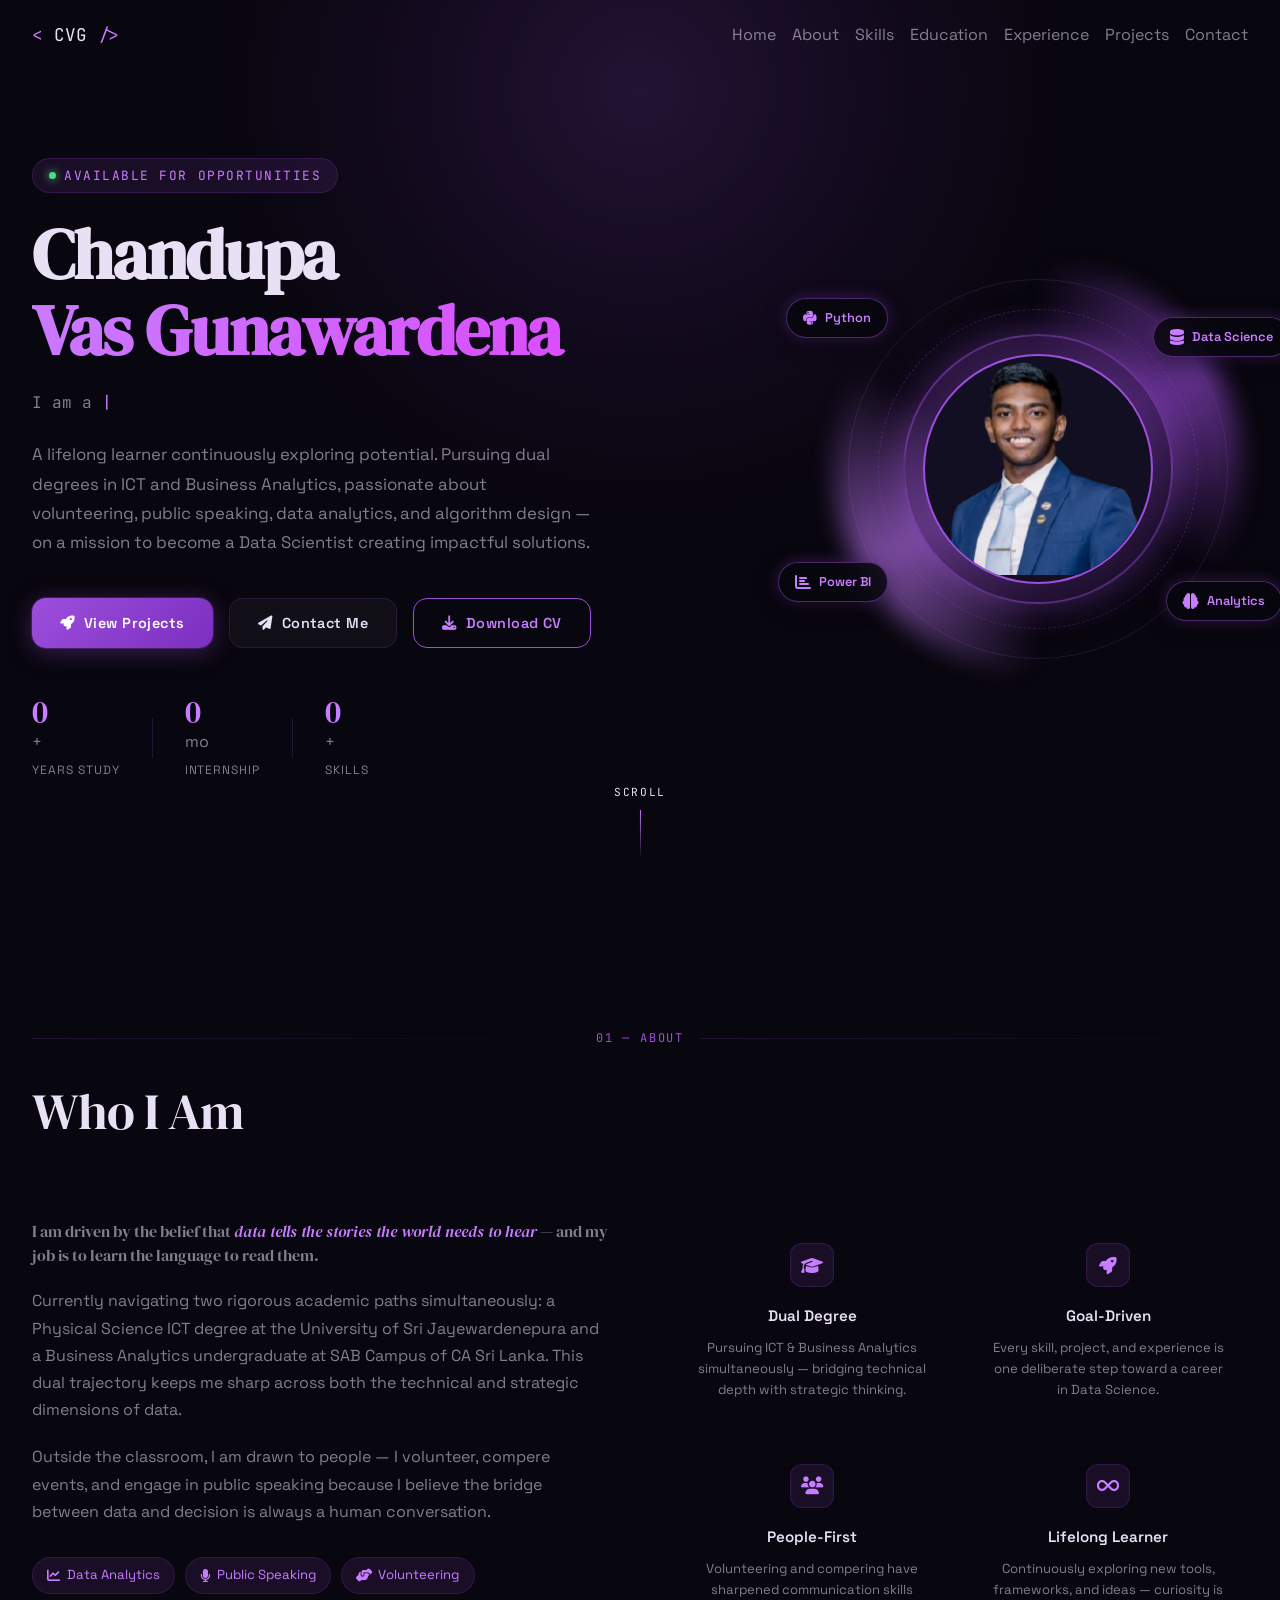
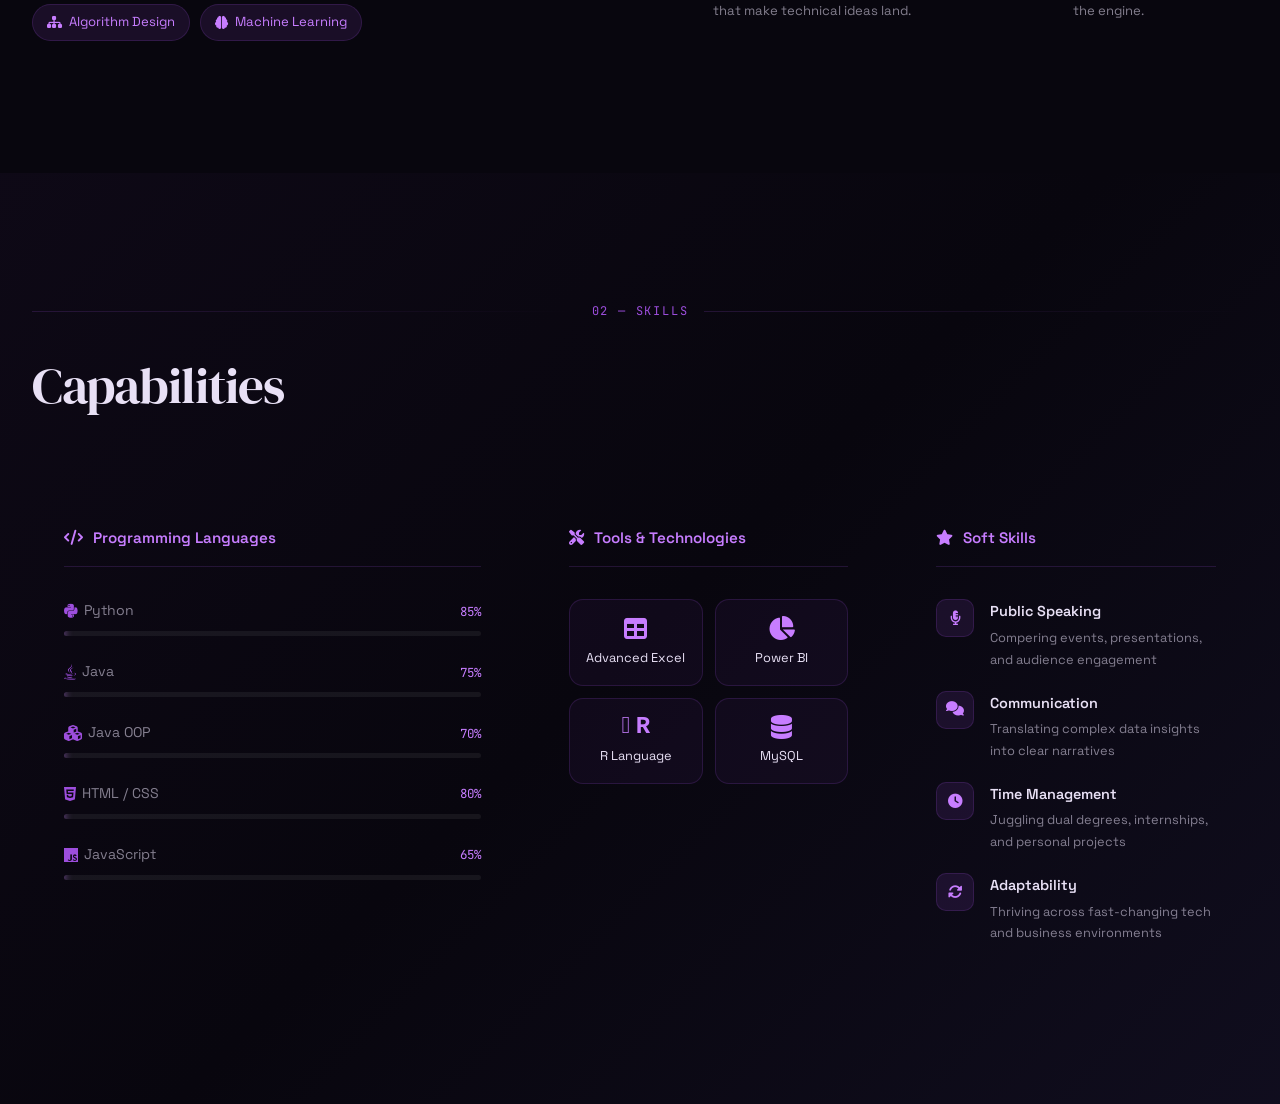
==== chandupa-portfolio/index.html @ edaafa00 "Skills Section" ====
<!DOCTYPE html>
<html lang="en">

<head>
    <meta charset="UTF-8">
    <meta name="viewport" content="width=device-width, initial-scale=1.0">

    <title>Chandupa Vas Gunawardena</title>

    <!-- Google Fonts -->
    <link rel="preconnect" href="https://fonts.googleapis.com">
    <link rel="preconnect" href="https://fonts.gstatic.com" crossorigin>

    <link href="https://fonts.googleapis.com/css2?family=Space+Grotesk:wght@300;400;500;600;700&family=DM+Serif+Display&family=JetBrains+Mono:wght@300;400;500&display=swap" rel="stylesheet">

    <!-- Font Awesome -->
    <link rel="stylesheet"
        href="https://cdnjs.cloudflare.com/ajax/libs/font-awesome/6.5.0/css/all.min.css">

    <link rel="stylesheet" href="style.css">
</head>

<body>
  <nav class="navbar">

    <div class="nav-inner">

        <a href="#" class="nav-logo">
            <span class="logo-bracket">&lt;</span>
            CVG
            <span class="logo-bracket">/&gt;</span>
        </a>

        <ul class="nav-links">
            <li><a href="#">Home</a></li>
            <li><a href="#">About</a></li>
            <li><a href="#">Skills</a></li>
            <li><a href="#">Education</a></li>
            <li><a href="#">Experience</a></li>
            <li><a href="#">Projects</a></li>
            <li><a href="#">Contact</a></li>
        </ul>

    </div>

</nav>
  <!-- ══════════════ HERO ══════════════ -->
  <section id="home" class="hero">
    <div class="hero-grid">

      <!-- Left: Text -->
      <div class="hero-text" data-aos="fade-right">
        <p class="hero-eyebrow">
          <span class="eyebrow-dot"></span>
          Available for opportunities
        </p>
        <h1 class="hero-name">
          <span class="name-line" data-text="Chandupa">Chandupa</span>
          <span class="name-line accent" data-text="Vas Gunawardena">Vas Gunawardena</span>
        </h1>
        <div class="typewriter-wrap">
          <span class="typewriter-prefix">I am a </span>
          <span class="typewriter" id="typewriter"></span>
          <span class="typewriter-cursor">|</span>
        </div>
        <p class="hero-intro">
          A lifelong learner continuously exploring potential. Pursuing dual degrees in ICT and Business Analytics, passionate about volunteering, public speaking, data analytics, and algorithm design — on a mission to become a Data Scientist creating impactful solutions.
        </p>
        <div class="hero-cta">
          <a href="#projects" class="btn btn-primary">
            <i class="fas fa-rocket"></i> View Projects
          </a>
          <a href="#contact" class="btn btn-ghost">
            <i class="fas fa-paper-plane"></i> Contact Me
          </a>
          <a href="CV.pdf" class="btn btn-outline" id="cvBtn" download>
            <i class="fas fa-download"></i> Download CV
          </a>
        </div>
        <div class="hero-stats">
          <div class="stat">
            <span class="stat-num" data-target="2">0</span><span class="stat-unit">+</span>
            <span class="stat-label">Years Study</span>
          </div>
          <div class="stat-divider"></div>
          <div class="stat">
            <span class="stat-num" data-target="6">0</span><span class="stat-unit">mo</span>
            <span class="stat-label">Internship</span>
          </div>
          <div class="stat-divider"></div>
          <div class="stat">
            <span class="stat-num" data-target="10">0</span><span class="stat-unit">+</span>
            <span class="stat-label">Skills</span>
          </div>
        </div>
      </div>

      <!-- Right: Profile Photo -->
        <div class="hero-visual" data-aos="fade-left">
        <div class="avatar-stage">
          <div class="avatar-ring-outer"></div>
          <div class="avatar-ring-mid"></div>
          <div class="avatar-ring-inner">
            <div class="avatar-frame">
              <img src="ProfilePic.png"Chandupa Vas Gunawardena" class="avatar-img" onerror="this.style.display='none'; document.getElementById('avatarFallback').style.display='flex';" />
              <div class="avatar-fallback" id="avatarFallback">
                <i class="fas fa-user"></i>
              </div>
            </div>
          </div>
        </div>
        <!-- Floating data nodes -->
        <div class="float-badge badge-python">
          <i class="fab fa-python"></i> Python
        </div>
        <div class="float-badge badge-bi">
          <i class="fas fa-chart-bar"></i> Power BI
        </div>
        <div class="float-badge badge-data">
          <i class="fas fa-database"></i> Data Science
        </div>
        <div class="float-badge badge-ml">
          <i class="fas fa-brain"></i> Analytics
        </div>
      </div>
    </div>

    <!-- Scroll indicator -->
    <div class="scroll-indicator">
      <span>Scroll</span>
      <div class="scroll-line"></div>
    </div>
  </section>
  <!-- ══════════════ ABOUT ══════════════ -->
  <section id="about" class="section">
    <div class="container">
      <div class="section-label">
        <span class="label-line"></span>
        <span>01 — ABOUT</span>
        <span class="label-line"></span>
      </div>
      <h2 class="section-title" data-aos="fade-up">Who I Am</h2>

      <div class="about-grid">
        <div class="about-text" data-aos="fade-right">
          <p class="about-lead">
            I am driven by the belief that <em>data tells the stories the world needs to hear</em> — and my job is to learn the language to read them.
          </p>
          <p>
            Currently navigating two rigorous academic paths simultaneously: a Physical Science ICT degree at the University of Sri Jayewardenepura and a Business Analytics undergraduate at SAB Campus of CA Sri Lanka. This dual trajectory keeps me sharp across both the technical and strategic dimensions of data.
          </p>
          <p>
            Outside the classroom, I am drawn to people — I volunteer, compere events, and engage in public speaking because I believe the bridge between data and decision is always a human conversation.
          </p>
          <div class="about-tags">
            <span class="tag"><i class="fas fa-chart-line"></i> Data Analytics</span>
            <span class="tag"><i class="fas fa-microphone"></i> Public Speaking</span>
            <span class="tag"><i class="fas fa-hands-helping"></i> Volunteering</span>
            <span class="tag"><i class="fas fa-sitemap"></i> Algorithm Design</span>
            <span class="tag"><i class="fas fa-brain"></i> Machine Learning</span>
          </div>
        </div>
        <div class="about-cards" data-aos="fade-left">
          <div class="glass-card about-card">
            <div class="acard-icon"><i class="fas fa-graduation-cap"></i></div>
            <h4>Dual Degree</h4>
            <p>Pursuing ICT & Business Analytics simultaneously — bridging technical depth with strategic thinking.</p>
          </div>
          <div class="glass-card about-card">
            <div class="acard-icon"><i class="fas fa-rocket"></i></div>
            <h4>Goal-Driven</h4>
            <p>Every skill, project, and experience is one deliberate step toward a career in Data Science.</p>
          </div>
          <div class="glass-card about-card">
            <div class="acard-icon"><i class="fas fa-users"></i></div>
            <h4>People-First</h4>
            <p>Volunteering and compering have sharpened communication skills that make technical ideas land.</p>
          </div>
          <div class="glass-card about-card">
            <div class="acard-icon"><i class="fas fa-infinity"></i></div>
            <h4>Lifelong Learner</h4>
            <p>Continuously exploring new tools, frameworks, and ideas — curiosity is the engine.</p>
          </div>
        </div>
      </div>
    </div>
  </section>
 <!-- ══════════════ SKILLS ══════════════ -->
  <section id="skills" class="section section-alt">
    <div class="container">
      <div class="section-label">
        <span class="label-line"></span>
        <span>02 — SKILLS</span>
        <span class="label-line"></span>
      </div>
      <h2 class="section-title" data-aos="fade-up">Capabilities</h2>

      <div class="skills-grid">

        <!-- Programming Languages -->
        <div class="skill-category" data-aos="fade-up" data-aos-delay="100">
          <div class="glass-card skill-group">
            <h3 class="skill-group-title">
              <i class="fas fa-code"></i> Programming Languages
            </h3>
            <div class="skill-bars">
              <div class="skill-item">
                <div class="skill-meta">
                  <span><i class="fab fa-python"></i> Python</span>
                  <span class="skill-pct">85%</span>
                </div>
                <div class="skill-bar"><div class="skill-fill" data-pct="85"></div></div>
              </div>
              <div class="skill-item">
                <div class="skill-meta">
                  <span><i class="fab fa-java"></i> Java</span>
                  <span class="skill-pct">75%</span>
                </div>
                <div class="skill-bar"><div class="skill-fill" data-pct="75"></div></div>
              </div>
              <div class="skill-item">
                <div class="skill-meta">
                  <span><i class="fas fa-cubes"></i> Java OOP</span>
                  <span class="skill-pct">70%</span>
                </div>
                <div class="skill-bar"><div class="skill-fill" data-pct="70"></div></div>
              </div>
              <div class="skill-item">
                <div class="skill-meta">
                  <span><i class="fab fa-html5"></i> HTML / CSS</span>
                  <span class="skill-pct">80%</span>
                </div>
                <div class="skill-bar"><div class="skill-fill" data-pct="80"></div></div>
              </div>
              <div class="skill-item">
                <div class="skill-meta">
                  <span><i class="fab fa-js"></i> JavaScript</span>
                  <span class="skill-pct">65%</span>
                </div>
                <div class="skill-bar"><div class="skill-fill" data-pct="65"></div></div>
              </div>
            </div>
          </div>
        </div>

        <!-- Tools & Technologies -->
        <div class="skill-category" data-aos="fade-up" data-aos-delay="200">
          <div class="glass-card skill-group">
            <h3 class="skill-group-title">
              <i class="fas fa-tools"></i> Tools & Technologies
            </h3>
            <div class="tools-grid">
              <div class="tool-chip">
                <i class="fas fa-table"></i>
                <span>Advanced Excel</span>
                <div class="tool-glow"></div>
              </div>
              <div class="tool-chip">
                <i class="fas fa-chart-pie"></i>
                <span>Power BI</span>
                <div class="tool-glow"></div>
              </div>
              <div class="tool-chip">
                <i class="fas fa-r-project" style="font-family:monospace;font-style:normal;font-weight:700;">R</i>
                <span>R Language</span>
                <div class="tool-glow"></div>
              </div>
              <div class="tool-chip">
                <i class="fas fa-database"></i>
                <span>MySQL</span>
                <div class="tool-glow"></div>
              </div>
            </div>
          </div>
        </div>

        <!-- Soft Skills -->
        <div class="skill-category" data-aos="fade-up" data-aos-delay="300">
          <div class="glass-card skill-group">
            <h3 class="skill-group-title">
              <i class="fas fa-star"></i> Soft Skills
            </h3>
            <div class="soft-skills">
              <div class="soft-skill">
                <div class="soft-icon"><i class="fas fa-microphone-alt"></i></div>
                <div>
                  <strong>Public Speaking</strong>
                  <p>Compering events, presentations, and audience engagement</p>
                </div>
              </div>
              <div class="soft-skill">
                <div class="soft-icon"><i class="fas fa-comments"></i></div>
                <div>
                  <strong>Communication</strong>
                  <p>Translating complex data insights into clear narratives</p>
                </div>
              </div>
              <div class="soft-skill">
                <div class="soft-icon"><i class="fas fa-clock"></i></div>
                <div>
                  <strong>Time Management</strong>
                  <p>Juggling dual degrees, internships, and personal projects</p>
                </div>
              </div>
              <div class="soft-skill">
                <div class="soft-icon"><i class="fas fa-sync-alt"></i></div>
                <div>
                  <strong>Adaptability</strong>
                  <p>Thriving across fast-changing tech and business environments</p>
                </div>
              </div>
            </div>
          </div>
        </div>

      </div>
    </div>
  </section>

</body>

</html>
---- chandupa-portfolio/style.css ----
:root{
    --purple:#9D4EDD;
    --purple-bright:#C77DFF;
    --purple-deep:#7B2FBE;
    --purple-glow:rgba(157,78,221,.35);
    --purple-subtle:rgba(157,78,221,.12);

    --bg:#08060E;
    --bg-2:#0D0A18;
    --bg-3:#120F22;

    --surface:rgba(255,255,255,.04);
    --surface-hover:rgba(255,255,255,.07);

    --border:rgba(157,78,221,.18);
    --border-hover:rgba(157,78,221,.45);

    --text:#E8E0F5;
    --text-muted:rgba(232,224,245,.55);

    --font-display:'DM Serif Display',serif;
    --font-body:'Space Grotesk',sans-serif;
    --font-mono:'JetBrains Mono',monospace;

    --radius-sm:8px;
    --radius-md:14px;
    --radius-lg:22px;

    --transition:.35s cubic-bezier(.16,1,.3,1);

    --nav-h:70px;
}

*{
    margin:0;
    padding:0;
    box-sizing:border-box;
}

html{
    scroll-behavior:smooth;
    overflow-x:hidden;
}

body{
    background:var(--bg);
    color:var(--text);
    font-family:var(--font-body);
    line-height:1.7;
    overflow-x:hidden;
}

a{
    text-decoration:none;
    color:inherit;
}

img{
    max-width:100%;
    display:block;
}

ul{
    list-style:none;
}

.navbar{
    position:fixed;
    top:0;
    width:100%;
    height:70px;
    z-index:1000;
}

.nav-inner{
    max-width:1280px;
    height:100%;
    margin:auto;
    padding:0 2rem;

    display:flex;
    justify-content:space-between;
    align-items:center;
}

.nav-logo{
    font-family:var(--font-mono);
    font-size:1.1rem;
}

.logo-bracket{
    color:var(--purple-bright);
}

.nav-links{
    display:flex;
    gap:1rem;
}

.nav-links a{
    color:var(--text-muted);
    transition:.3s;
}

.nav-links a:hover{
    color:white;
}
/* ── HERO ────────────────────────────────────────────── */
.hero {
  min-height: 100vh;
  display: flex;
  align-items: center;
  justify-content: center;
  position: relative;
  padding: calc(var(--nav-h) + 4rem) 2rem 6rem;
  overflow: hidden;
  z-index: 2;
}

/* Radial atmosphere glow */
.hero::before {
  content: '';
  position: absolute;
  top: 10%;
  left: 50%;
  transform: translate(-50%, -50%);
  width: 900px;
  height: 900px;
  background: radial-gradient(ellipse at center,
    rgba(157, 78, 221, 0.18) 0%,
    rgba(123, 47, 190, 0.08) 40%,
    transparent 70%);
  pointer-events: none;
}

.hero-grid {
  max-width: 1280px;
  margin: auto;
  display: grid;
  grid-template-columns: 1fr 420px;
  gap: 5rem;
  align-items: center;
  width: 100%;
}

/* Hero text */
.hero-eyebrow {
  display: inline-flex;
  align-items: center;
  gap: 0.5rem;
  font-family: var(--font-mono);
  font-size: 0.8rem;
  letter-spacing: 0.12em;
  text-transform: uppercase;
  color: var(--purple-bright);
  margin-bottom: 1.5rem;
  background: var(--purple-subtle);
  padding: 0.35rem 1rem;
  border-radius: 100px;
  border: 1px solid var(--border);
}

.eyebrow-dot {
  width: 7px;
  height: 7px;
  background: #4ADE80;
  border-radius: 50%;
  box-shadow: 0 0 8px #4ADE80;
  animation: pulse-green 2s ease-in-out infinite;
}

@keyframes pulse-green {
  0%, 100% { box-shadow: 0 0 8px #4ADE80; }
  50% { box-shadow: 0 0 18px #4ADE80, 0 0 30px rgba(74, 222, 128, 0.4); }
}

.hero-name {
  display: flex;
  flex-direction: column;
  font-family: var(--font-display);
  font-size: clamp(2.8rem, 5.5vw, 4.8rem);
  line-height: 1.08;
  letter-spacing: -0.02em;
  margin-bottom: 1.25rem;
}

.name-line {
  display: block;
  animation: revealUp 0.8s cubic-bezier(0.16, 1, 0.3, 1) forwards;
  opacity: 0;
  transform: translateY(40px);
}

.name-line:nth-child(1) { animation-delay: 0.2s; }
.name-line:nth-child(2) { animation-delay: 0.38s; }

.name-line.accent {
  background: linear-gradient(135deg, var(--purple-bright) 0%, #E040FB 50%, var(--purple-bright) 100%);
  background-size: 200% auto;
  -webkit-background-clip: text;
  -webkit-text-fill-color: transparent;
  background-clip: text;
  animation: revealUp 0.8s cubic-bezier(0.16, 1, 0.3, 1) forwards,
             shimmer 4s linear 1s infinite;
}

@keyframes shimmer {
  0% { background-position: 0% center; }
  100% { background-position: 200% center; }
}

@keyframes revealUp {
  to { opacity: 1; transform: translateY(0); }
}

.typewriter-wrap {
  font-family: var(--font-mono);
  font-size: 1rem;
  color: var(--text-muted);
  margin-bottom: 1.5rem;
  min-height: 1.5rem;
}

.typewriter { color: var(--purple-bright); }

.typewriter-cursor {
  color: var(--purple-bright);
  animation: blink 1s step-end infinite;
}

@keyframes blink { 50% { opacity: 0; } }

.hero-intro {
  font-size: 1.05rem;
  color: var(--text-muted);
  max-width: 560px;
  line-height: 1.75;
  margin-bottom: 2.5rem;
}

/* CTA Buttons */
.hero-cta {
  display: flex;
  flex-wrap: wrap;
  gap: 1rem;
  margin-bottom: 3rem;
}

.btn {
  display: inline-flex;
  align-items: center;
  gap: 0.6rem;
  padding: 0.75rem 1.75rem;
  border-radius: var(--radius-md);
  font-size: 0.9rem;
  font-weight: 600;
  letter-spacing: 0.03em;
  transition: var(--transition);
  position: relative;
  overflow: hidden;
  cursor: none;
}

.btn::after {
  content: '';
  position: absolute;
  inset: 0;
  background: rgba(255,255,255,0.08);
  opacity: 0;
  transition: opacity var(--transition-fast);
  border-radius: inherit;
}

.btn:hover::after { opacity: 1; }

.btn-primary {
  background: linear-gradient(135deg, var(--purple) 0%, var(--purple-deep) 100%);
  color: #fff;
  box-shadow: 0 4px 24px var(--purple-glow), 0 0 0 1px rgba(157,78,221,0.25);
}

.btn-primary:hover {
  transform: translateY(-3px);
  box-shadow: 0 8px 40px rgba(157,78,221,0.5), 0 0 0 1px rgba(157,78,221,0.4);
}

.btn-ghost {
  background: var(--surface);
  color: var(--text);
  border: 1px solid var(--border);
  backdrop-filter: blur(10px);
}

.btn-ghost:hover {
  transform: translateY(-3px);
  border-color: var(--border-hover);
  background: var(--surface-hover);
  box-shadow: 0 4px 20px var(--purple-glow);
}

.btn-outline {
  background: transparent;
  color: var(--purple-bright);
  border: 1px solid var(--purple);
}

.btn-outline:hover {
  transform: translateY(-3px);
  background: var(--purple-subtle);
  box-shadow: 0 4px 20px var(--purple-glow);
}

.btn-full { width: 100%; justify-content: center; }

/* Stats */
.hero-stats {
  display: flex;
  align-items: center;
  gap: 2rem;
}

.stat {
  display: flex;
  flex-direction: column;
}

.stat-num {
  font-family: var(--font-display);
  font-size: 2rem;
  line-height: 1;
  color: var(--purple-bright);
}

.stat-unit {
  font-size: 1rem;
  color: var(--text-muted);
}

.stat-label {
  font-size: 0.75rem;
  color: var(--text-muted);
  letter-spacing: 0.08em;
  text-transform: uppercase;
  margin-top: 0.25rem;
}

.stat-divider {
  width: 1px;
  height: 40px;
  background: var(--border);
}

/* ── AVATAR ──────────────────────────────────────────── */
.hero-visual {
  position: relative;
  display: flex;
  align-items: center;
  justify-content: center;
}

.avatar-stage {
  position: relative;
  width: 380px;
  height: 380px;
  display: flex;
  align-items: center;
  justify-content: center;
}

.avatar-ring-outer {
  position: absolute;
  top: 50%; left: 50%;
  width: 380px;
  height: 380px;
  margin: -190px 0 0 -190px;
  border-radius: 50%;
  border: 1px solid var(--border);
  animation: spinSlow 24s linear infinite;
  transform-origin: 50% 50%;
  will-change: transform;
}

.avatar-ring-outer::before {
  content: '';
  position: absolute;
  inset: -15px;
  border-radius: 50%;
  background: conic-gradient(
    from 0deg,
    transparent 0deg,
    var(--purple) 60deg,
    transparent 120deg,
    transparent 180deg,
    var(--purple-bright) 240deg,
    transparent 300deg,
    transparent 360deg
  );
  filter: blur(12px);
  opacity: 0.6;
  animation: spinSlow 6s linear infinite;
  transform-origin: 50% 50%;
}

.avatar-ring-mid {
  position: absolute;
  top: 50%; left: 50%;
  width: 320px;
  height: 320px;
  margin: -160px 0 0 -160px;
  border-radius: 50%;
  border: 1px dashed rgba(157,78,221,0.3);
  animation: spinSlow 16s linear infinite reverse;
  transform-origin: 50% 50%;
  will-change: transform;
}

.avatar-ring-inner {
  position: absolute;
  top: 50%; left: 50%;
  width: 270px;
  height: 270px;
  margin: -135px 0 0 -135px;
  border-radius: 50%;
  background: linear-gradient(135deg, rgba(157,78,221,0.15) 0%, rgba(8,6,14,0.8) 100%);
  border: 2px solid var(--border-hover);
  display: flex;
  align-items: center;
  justify-content: center;
  box-shadow:
    0 0 40px rgba(157,78,221,0.25),
    inset 0 0 40px rgba(157,78,221,0.1);
  transform: none;
  animation: none;
}

.avatar-frame {
  width: 230px;
  height: 230px;
  border-radius: 50%;
  overflow: hidden;
  background: var(--bg-3);
  border: 2px solid var(--purple);
  box-shadow: 0 0 60px rgba(157,78,221,0.4);
  transform: none;
  animation: none;
}
/* Floating badges */
.float-badge {
  position: absolute;
  display: flex;
  align-items: center;
  gap: 0.5rem;
  padding: 0.5rem 1rem;
  background: rgba(8, 6, 14, 0.85);
  backdrop-filter: blur(16px);
  border: 1px solid var(--border-hover);
  border-radius: 100px;
  font-size: 0.8rem;
  font-weight: 600;
  color: var(--purple-bright);
  box-shadow: 0 4px 20px rgba(0,0,0,0.5), 0 0 15px var(--purple-glow);
  animation: floatBadge 4s ease-in-out infinite;
}

.float-badge i { font-size: 1rem; }

.badge-python  { top: 5%;  left: -10%; animation-delay: 0s; }
.badge-bi      { bottom: 15%; left: -12%; animation-delay: 1s; }
.badge-data    { top: 10%;  right: -10%; animation-delay: 0.5s; }
.badge-ml      { bottom: 10%; right: -8%; animation-delay: 1.5s; }

@keyframes floatBadge {
  0%, 100% { transform: translateY(0); }
  50%       { transform: translateY(-8px); }
}

/* Scroll indicator */
.scroll-indicator {
  position: absolute;
  bottom: 2.5rem;
  left: 50%;
  transform: translateX(-50%);
  display: flex;
  flex-direction: column;
  align-items: center;
  gap: 0.5rem;
  font-family: var(--font-mono);
  font-size: 0.7rem;
  letter-spacing: 0.15em;
  text-transform: uppercase;
  color: var(--text-faint);
  animation: fadeIn 2s ease 1.5s both;
}

.scroll-line {
  width: 1px;
  height: 50px;
  background: linear-gradient(to bottom, var(--purple-bright), transparent);
  animation: scrollPulse 2s ease-in-out infinite;
}

@keyframes scrollPulse {
  0%, 100% { opacity: 0.4; transform: scaleY(1); }
  50%       { opacity: 1;   transform: scaleY(1.1); }
}

@keyframes fadeIn { from { opacity: 0; } to { opacity: 1; } }
/* ── SECTION COMMON ──────────────────────────────────── */
.section {
  padding: 8rem 2rem;
  position: relative;
  z-index: 2;
}

.section-alt {
  background: linear-gradient(135deg, rgba(157,78,221,0.04) 0%, rgba(8,6,14,0.6) 50%, rgba(18,15,34,0.8) 100%);
}

.container {
  max-width: 1280px;
  margin: 0 auto;
}

.section-label {
  display: flex;
  align-items: center;
  gap: 1rem;
  font-family: var(--font-mono);
  font-size: 0.75rem;
  letter-spacing: 0.15em;
  text-transform: uppercase;
  color: var(--purple);
  margin-bottom: 1.25rem;
}

.label-line {
  flex: 1;
  height: 1px;
  background: linear-gradient(to right, var(--border), transparent);
}

.section-title {
  font-family: var(--font-display);
  font-size: clamp(2rem, 4vw, 3.2rem);
  font-weight: 400;
  letter-spacing: -0.02em;
  margin-bottom: 1.25rem;
  color: var(--text);
}

.section-subtitle {
  color: var(--text-muted);
  font-size: 1.05rem;
  margin-bottom: 4rem;
  max-width: 560px;
}
/* ── ABOUT ───────────────────────────────────────────── */
.about-grid {
  display: grid;
  grid-template-columns: 1fr 1fr;
  gap: 4rem;
  align-items: start;
  margin-top: 4rem;
}

.about-lead {
  font-family: var(--font-display);
  font-size: 1.4rem;
  line-height: 1.5;
  color: var(--text);
  margin-bottom: 1.5rem;
}

.about-lead em {
  font-style: italic;
  color: var(--purple-bright);
}

.about-text p {
  color: var(--text-muted);
  margin-bottom: 1.25rem;
  font-size: 1rem;
}

.about-tags {
  display: flex;
  flex-wrap: wrap;
  gap: 0.6rem;
  margin-top: 2rem;
}

.tag {
  display: inline-flex;
  align-items: center;
  gap: 0.4rem;
  padding: 0.4rem 0.9rem;
  background: var(--purple-subtle);
  border: 1px solid var(--border);
  border-radius: 100px;
  font-size: 0.82rem;
  color: var(--purple-bright);
  transition: var(--transition);
}

.tag:hover {
  background: rgba(157,78,221,0.2);
  border-color: var(--border-hover);
}

.about-cards {
  display: grid;
  grid-template-columns: 1fr 1fr;
  gap: 1rem;
}

.about-card {
  padding: 1.5rem;
  text-align: center;
}

.acard-icon {
  width: 44px;
  height: 44px;
  border-radius: 12px;
  background: var(--purple-subtle);
  border: 1px solid var(--border);
  display: flex;
  align-items: center;
  justify-content: center;
  font-size: 1.1rem;
  color: var(--purple-bright);
  margin: 0 auto 1rem;
  transition: var(--transition);
}

.about-card:hover .acard-icon {
  background: rgba(157,78,221,0.2);
  box-shadow: 0 0 20px var(--purple-glow);
}

.about-card h4 {
  font-size: 0.95rem;
  font-weight: 600;
  margin-bottom: 0.5rem;
}

.about-card p {
  font-size: 0.82rem;
  color: var(--text-muted);
  line-height: 1.6;
}
/* ── SKILLS ──────────────────────────────────────────── */
.skills-grid {
  display: grid;
  grid-template-columns: 1.4fr 1fr 1fr;
  gap: 1.5rem;
  margin-top: 4rem;
}

.skill-group {
  padding: 2rem;
}

.skill-group-title {
  display: flex;
  align-items: center;
  gap: 0.6rem;
  font-size: 0.95rem;
  font-weight: 600;
  color: var(--purple-bright);
  margin-bottom: 2rem;
  padding-bottom: 1rem;
  border-bottom: 1px solid var(--border);
}

/* Skill bars */
.skill-item { margin-bottom: 1.5rem; }

.skill-meta {
  display: flex;
  justify-content: space-between;
  align-items: center;
  font-size: 0.88rem;
  color: var(--text-muted);
  margin-bottom: 0.5rem;
}

.skill-meta span:first-child {
  display: flex;
  align-items: center;
  gap: 0.4rem;
}

.skill-meta i { color: var(--purple); font-size: 1rem; }
.skill-pct { font-family: var(--font-mono); font-size: 0.78rem; color: var(--purple-bright); }

.skill-bar {
  height: 5px;
  background: rgba(255,255,255,0.06);
  border-radius: 100px;
  overflow: hidden;
}

.skill-fill {
  height: 100%;
  width: 0%;
  background: linear-gradient(90deg, var(--purple-deep) 0%, var(--purple-bright) 100%);
  border-radius: 100px;
  transition: width 1.2s cubic-bezier(0.16, 1, 0.3, 1);
  box-shadow: 0 0 10px var(--purple-glow);
  position: relative;
}

.skill-fill::after {
  content: '';
  position: absolute;
  right: 0;
  top: 50%;
  transform: translateY(-50%);
  width: 8px;
  height: 8px;
  border-radius: 50%;
  background: var(--purple-bright);
  box-shadow: 0 0 8px var(--purple-bright);
}

/* Tool chips */
.tools-grid {
  display: grid;
  grid-template-columns: 1fr 1fr;
  gap: 0.75rem;
}

.tool-chip {
  display: flex;
  flex-direction: column;
  align-items: center;
  gap: 0.4rem;
  padding: 1rem;
  background: rgba(157,78,221,0.06);
  border: 1px solid var(--border);
  border-radius: var(--radius-md);
  font-size: 0.8rem;
  color: var(--text);
  text-align: center;
  cursor: default;
  position: relative;
  overflow: hidden;
  transition: var(--transition);
}

.tool-chip i {
  font-size: 1.5rem;
  color: var(--purple-bright);
  font-style: normal;
}

.tool-chip .tool-glow {
  position: absolute;
  inset: 0;
  background: radial-gradient(circle at 50% 50%, var(--purple-glow), transparent 70%);
  opacity: 0;
  transition: opacity var(--transition);
}

.tool-chip:hover {
  border-color: var(--border-hover);
  transform: translateY(-3px);
}

.tool-chip:hover .tool-glow { opacity: 1; }

/* Soft skills */
.soft-skills { display: flex; flex-direction: column; gap: 1.25rem; }

.soft-skill {
  display: flex;
  gap: 1rem;
  align-items: flex-start;
}

.soft-icon {
  width: 38px;
  height: 38px;
  flex-shrink: 0;
  border-radius: 10px;
  background: var(--purple-subtle);
  border: 1px solid var(--border);
  display: flex;
  align-items: center;
  justify-content: center;
  color: var(--purple-bright);
  font-size: 0.9rem;
}

.soft-skill strong {
  display: block;
  font-size: 0.9rem;
  font-weight: 600;
  margin-bottom: 0.2rem;
}

.soft-skill p { font-size: 0.8rem; color: var(--text-muted); }
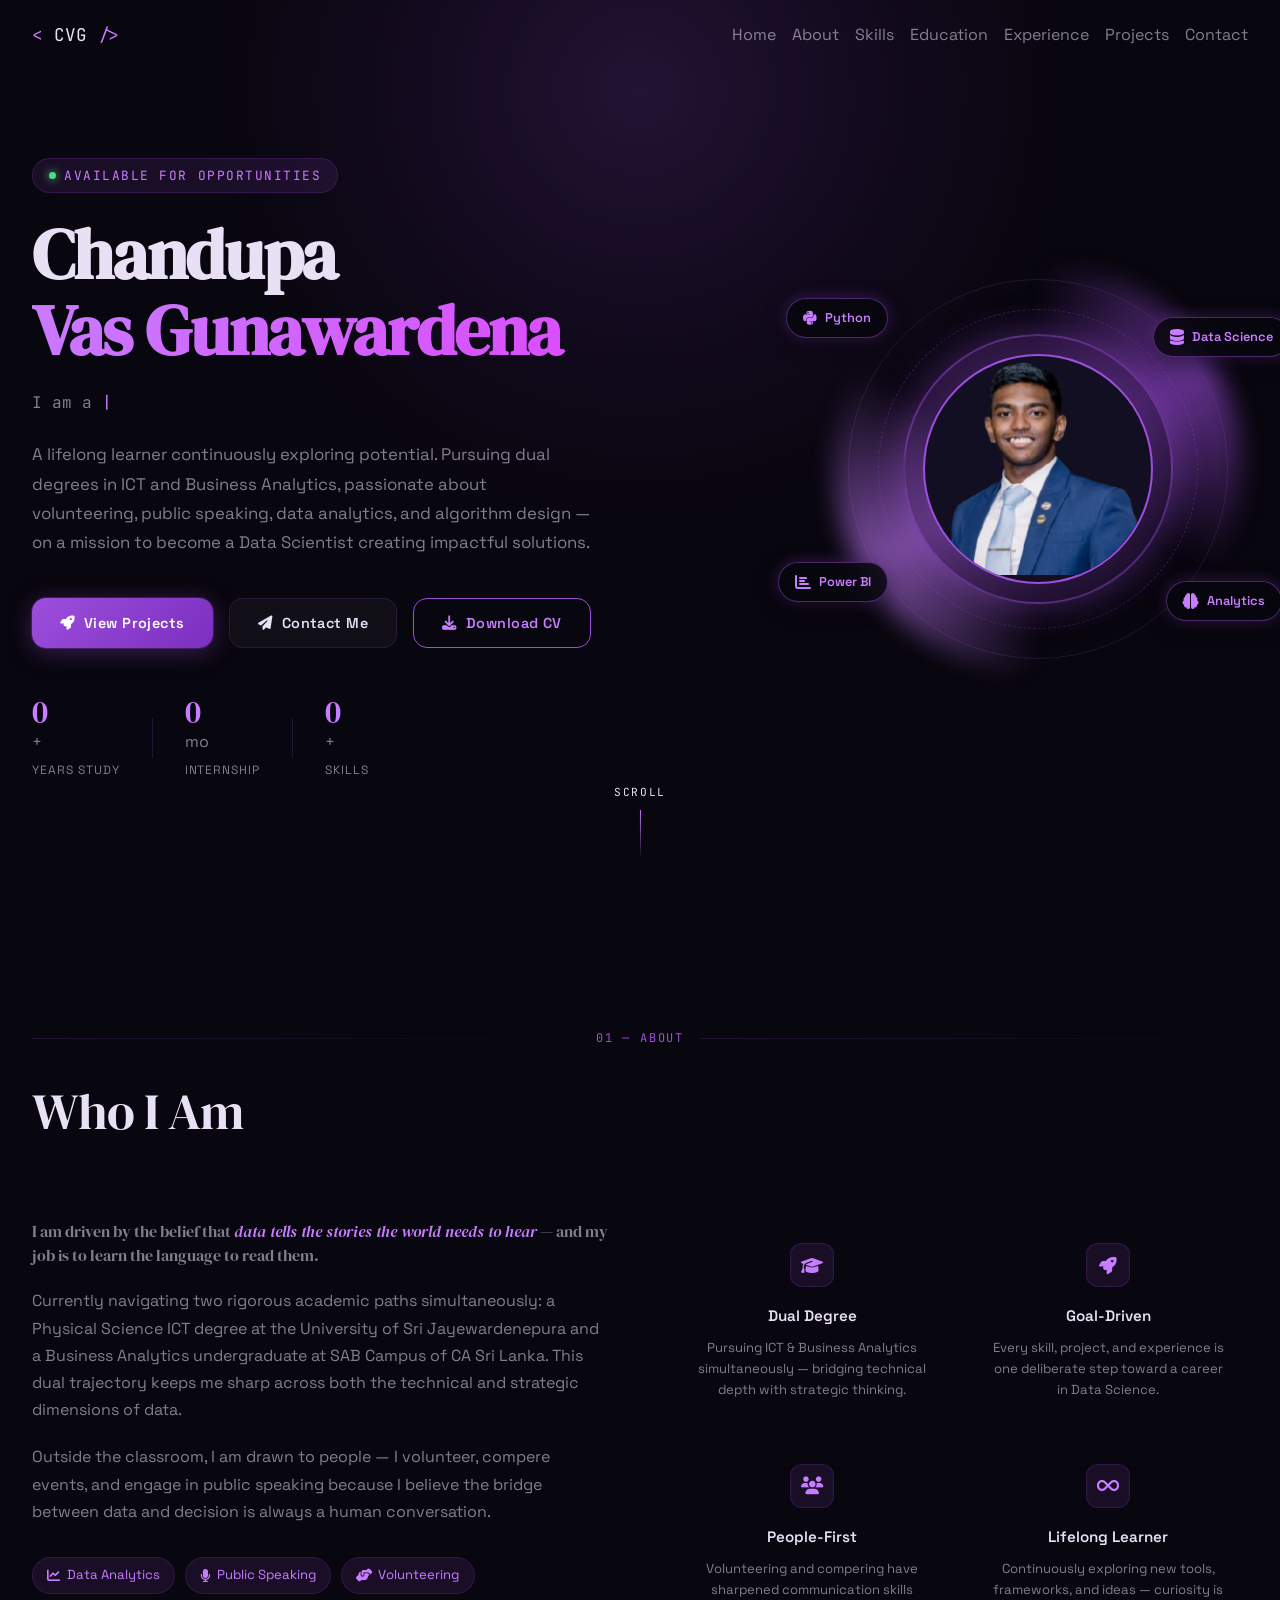
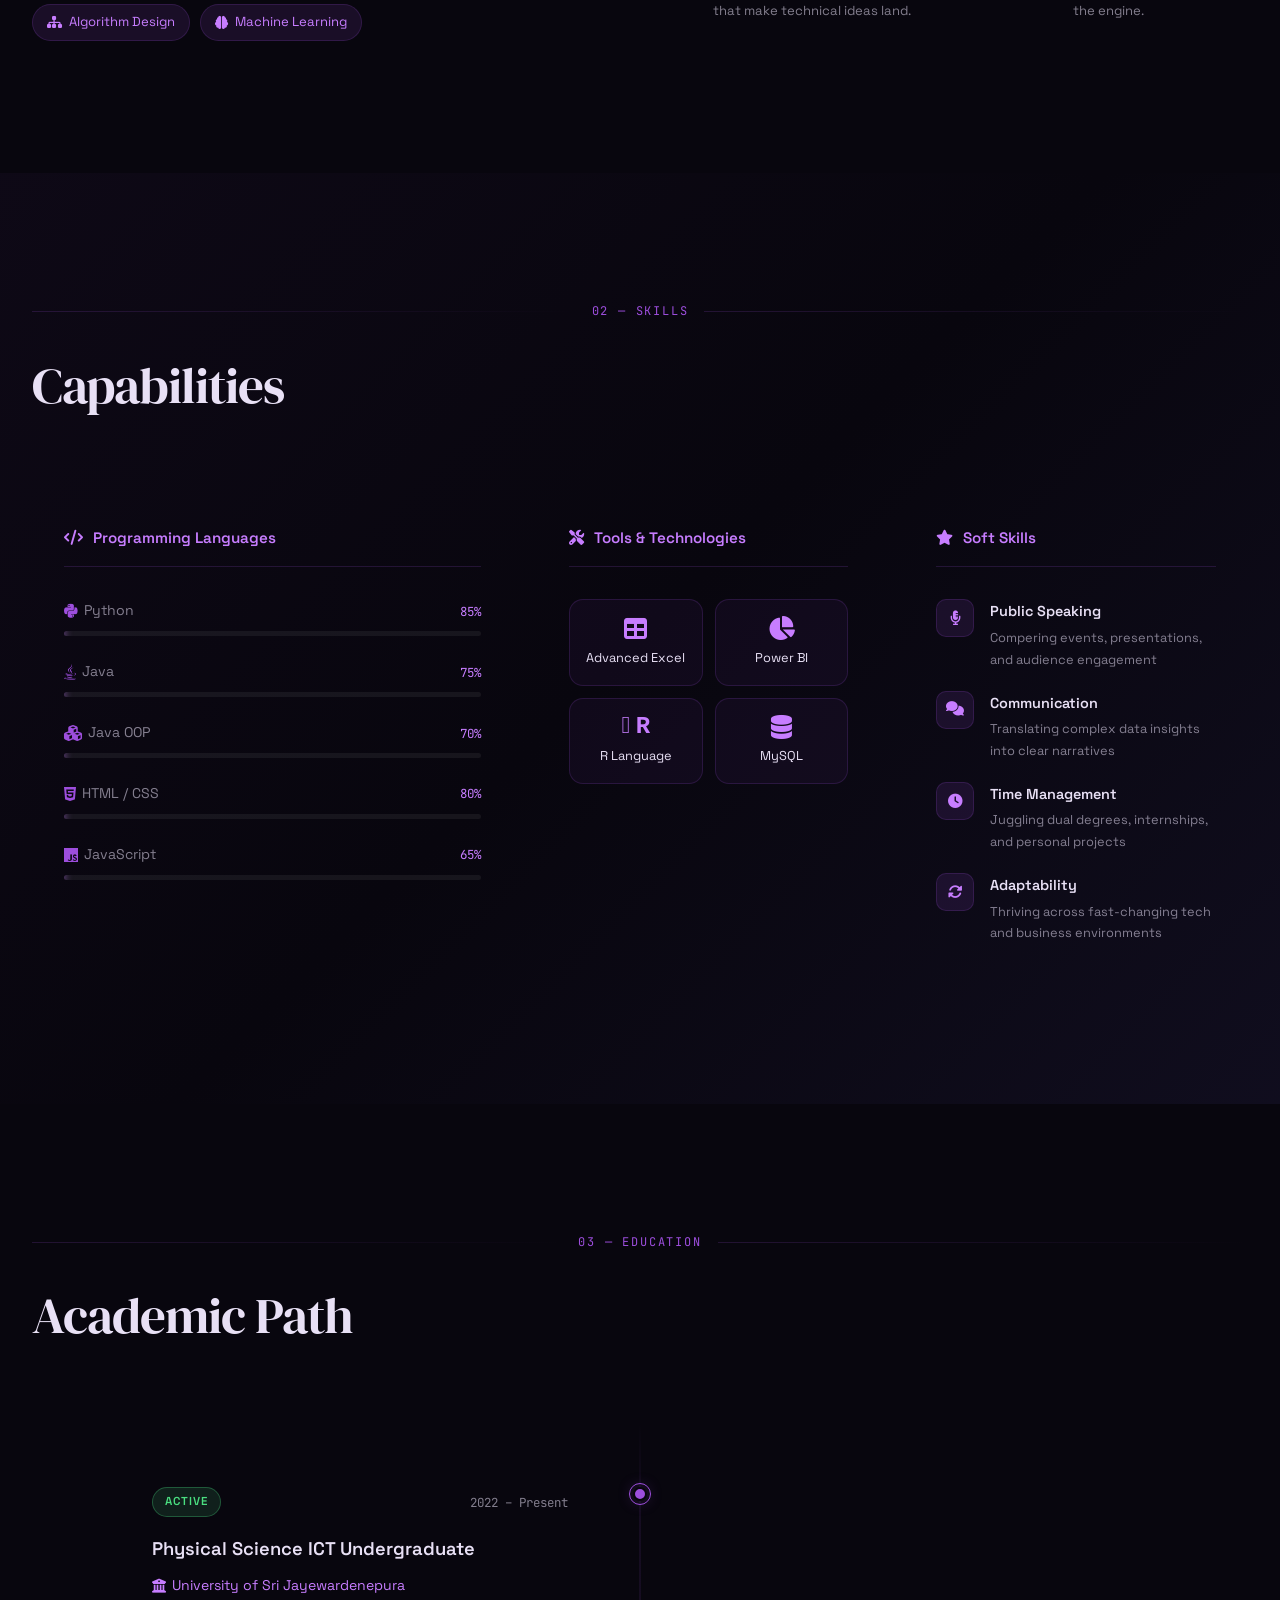
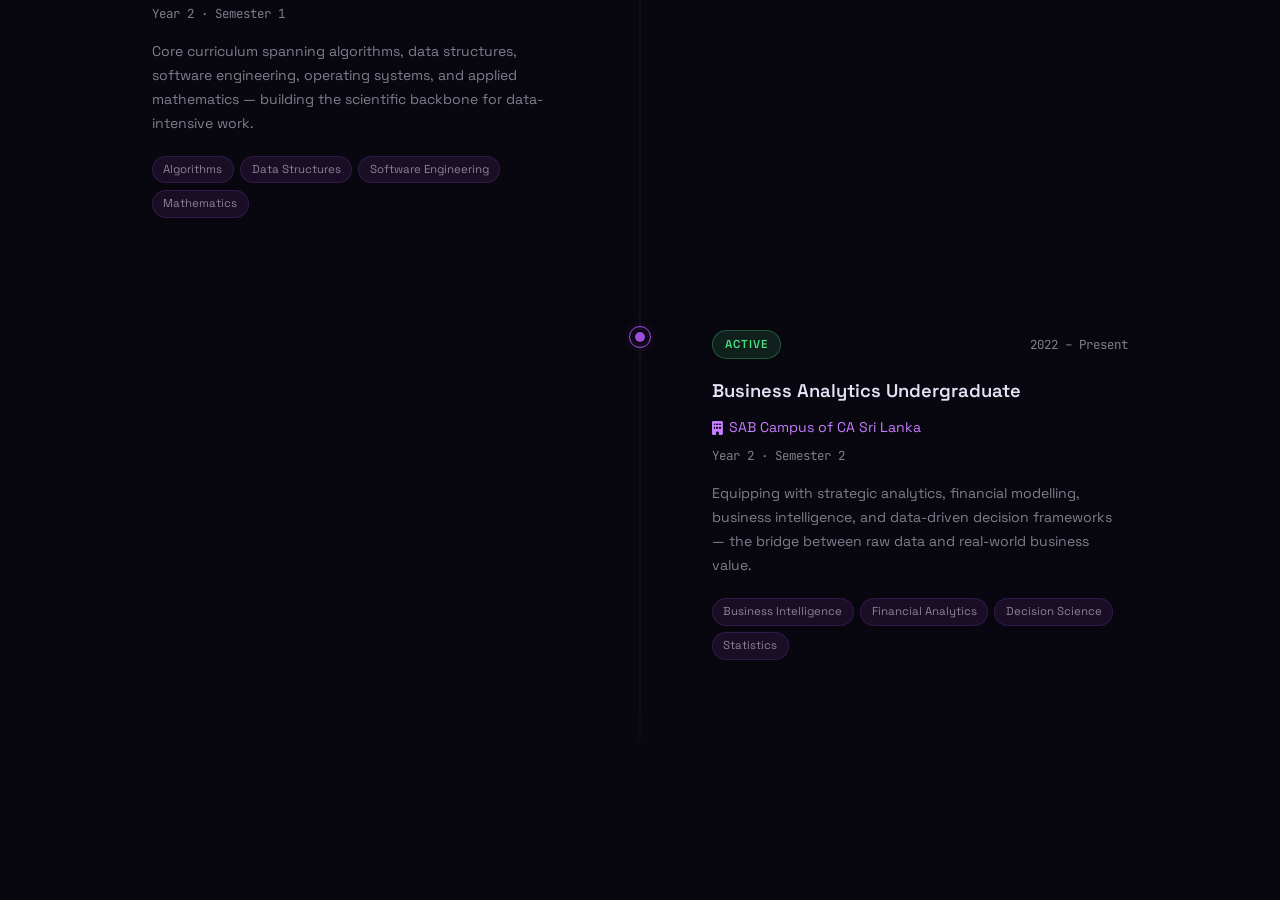
==== commit 37cb23a1: "Education timeline" ====
--- a/chandupa-portfolio/index.html
+++ b/chandupa-portfolio/index.html
@@ -316,7 +316,71 @@
       </div>
     </div>
   </section>
-
+ <!-- ══════════════ EDUCATION ══════════════ -->
+  <section id="education" class="section">
+    <div class="container">
+      <div class="section-label">
+        <span class="label-line"></span>
+        <span>03 — EDUCATION</span>
+        <span class="label-line"></span>
+      </div>
+      <h2 class="section-title" data-aos="fade-up">Academic Path</h2>
+
+      <div class="timeline">
+        <div class="timeline-spine"></div>
+
+        <div class="timeline-item" data-aos="fade-right">
+          <div class="timeline-dot">
+            <div class="dot-pulse"></div>
+          </div>
+          <div class="glass-card timeline-card">
+            <div class="tcard-header">
+              <div class="tcard-badge active-badge">Active</div>
+              <span class="tcard-year">2022 – Present</span>
+            </div>
+            <h3 class="tcard-title">Physical Science ICT Undergraduate</h3>
+            <p class="tcard-org">
+              <i class="fas fa-university"></i> University of Sri Jayewardenepura
+            </p>
+            <p class="tcard-status">Year 2 · Semester 1</p>
+            <p class="tcard-desc">Core curriculum spanning algorithms, data structures, software engineering, operating systems, and applied mathematics — building the scientific backbone for data-intensive work.</p>
+            <div class="tcard-tags">
+              <span>Algorithms</span>
+              <span>Data Structures</span>
+              <span>Software Engineering</span>
+              <span>Mathematics</span>
+            </div>
+          </div>
+        </div>
+
+        <div class="timeline-item timeline-right" data-aos="fade-left">
+          <div class="timeline-dot">
+            <div class="dot-pulse"></div>
+          </div>
+          <div class="glass-card timeline-card">
+            <div class="tcard-header">
+              <div class="tcard-badge active-badge">Active</div>
+              <span class="tcard-year">2022 – Present</span>
+            </div>
+            <h3 class="tcard-title">Business Analytics Undergraduate</h3>
+            <p class="tcard-org">
+              <i class="fas fa-building"></i> SAB Campus of CA Sri Lanka
+            </p>
+            <p class="tcard-status">Year 2 · Semester 2</p>
+            <p class="tcard-desc">Equipping with strategic analytics, financial modelling, business intelligence, and data-driven decision frameworks — the bridge between raw data and real-world business value.</p>
+            <div class="tcard-tags">
+              <span>Business Intelligence</span>
+              <span>Financial Analytics</span>
+              <span>Decision Science</span>
+              <span>Statistics</span>
+            </div>
+          </div>
+        </div>
+
+      </div>
+    </div>
+  </section>
+  
 </body>
 
 </html>
--- a/chandupa-portfolio/style.css
+++ b/chandupa-portfolio/style.css
@@ -801,3 +801,136 @@
 }
 
 .soft-skill p { font-size: 0.8rem; color: var(--text-muted); }
+/* ── EDUCATION TIMELINE ──────────────────────────────── */
+.timeline {
+  position: relative;
+  padding: 2rem 0;
+  margin-top: 4rem;
+}
+
+.timeline-spine {
+  position: absolute;
+  left: 50%;
+  top: 0; bottom: 0;
+  width: 1px;
+  background: linear-gradient(to bottom, transparent, var(--border) 10%, var(--border) 90%, transparent);
+  transform: translateX(-50%);
+}
+
+.timeline-item {
+  display: flex;
+  justify-content: flex-end;
+  padding-right: calc(50% + 2.5rem);
+  margin-bottom: 3rem;
+  position: relative;
+}
+
+.timeline-right {
+  justify-content: flex-start;
+  padding-right: 0;
+  padding-left: calc(50% + 2.5rem);
+}
+
+.timeline-dot {
+  position: absolute;
+  left: 50%;
+  top: 2rem;
+  transform: translate(-50%, 0);
+  width: 14px;
+  height: 14px;
+  border-radius: 50%;
+  background: var(--purple);
+  border: 2px solid var(--bg);
+  box-shadow: 0 0 15px var(--purple-glow);
+  z-index: 2;
+}
+
+.dot-pulse {
+  position: absolute;
+  inset: -6px;
+  border-radius: 50%;
+  border: 1px solid var(--purple);
+  animation: pulseDot 2.5s ease-in-out infinite;
+}
+
+@keyframes pulseDot {
+  0%, 100% { opacity: 0.7; transform: scale(1); }
+  50%       { opacity: 0;   transform: scale(1.8); }
+}
+
+.timeline-card {
+  padding: 2rem;
+  max-width: 480px;
+  width: 100%;
+}
+
+.tcard-header {
+  display: flex;
+  justify-content: space-between;
+  align-items: center;
+  margin-bottom: 1rem;
+}
+
+.tcard-badge {
+  padding: 0.25rem 0.75rem;
+  border-radius: 100px;
+  font-size: 0.72rem;
+  font-weight: 600;
+  letter-spacing: 0.08em;
+  text-transform: uppercase;
+}
+
+.active-badge {
+  background: rgba(74, 222, 128, 0.12);
+  color: #4ADE80;
+  border: 1px solid rgba(74, 222, 128, 0.3);
+}
+
+.tcard-year {
+  font-family: var(--font-mono);
+  font-size: 0.78rem;
+  color: var(--text-muted);
+}
+
+.tcard-title {
+  font-size: 1.15rem;
+  font-weight: 600;
+  margin-bottom: 0.6rem;
+}
+
+.tcard-org {
+  display: flex;
+  align-items: center;
+  gap: 0.4rem;
+  font-size: 0.88rem;
+  color: var(--purple-bright);
+  margin-bottom: 0.3rem;
+}
+
+.tcard-status {
+  font-family: var(--font-mono);
+  font-size: 0.78rem;
+  color: var(--text-muted);
+  margin-bottom: 1rem;
+}
+
+.tcard-desc {
+  font-size: 0.88rem;
+  color: var(--text-muted);
+  margin-bottom: 1.25rem;
+}
+
+.tcard-tags {
+  display: flex;
+  flex-wrap: wrap;
+  gap: 0.4rem;
+}
+
+.tcard-tags span {
+  padding: 0.2rem 0.65rem;
+  background: var(--purple-subtle);
+  border: 1px solid var(--border);
+  border-radius: 100px;
+  font-size: 0.72rem;
+  color: var(--text-muted);
+}
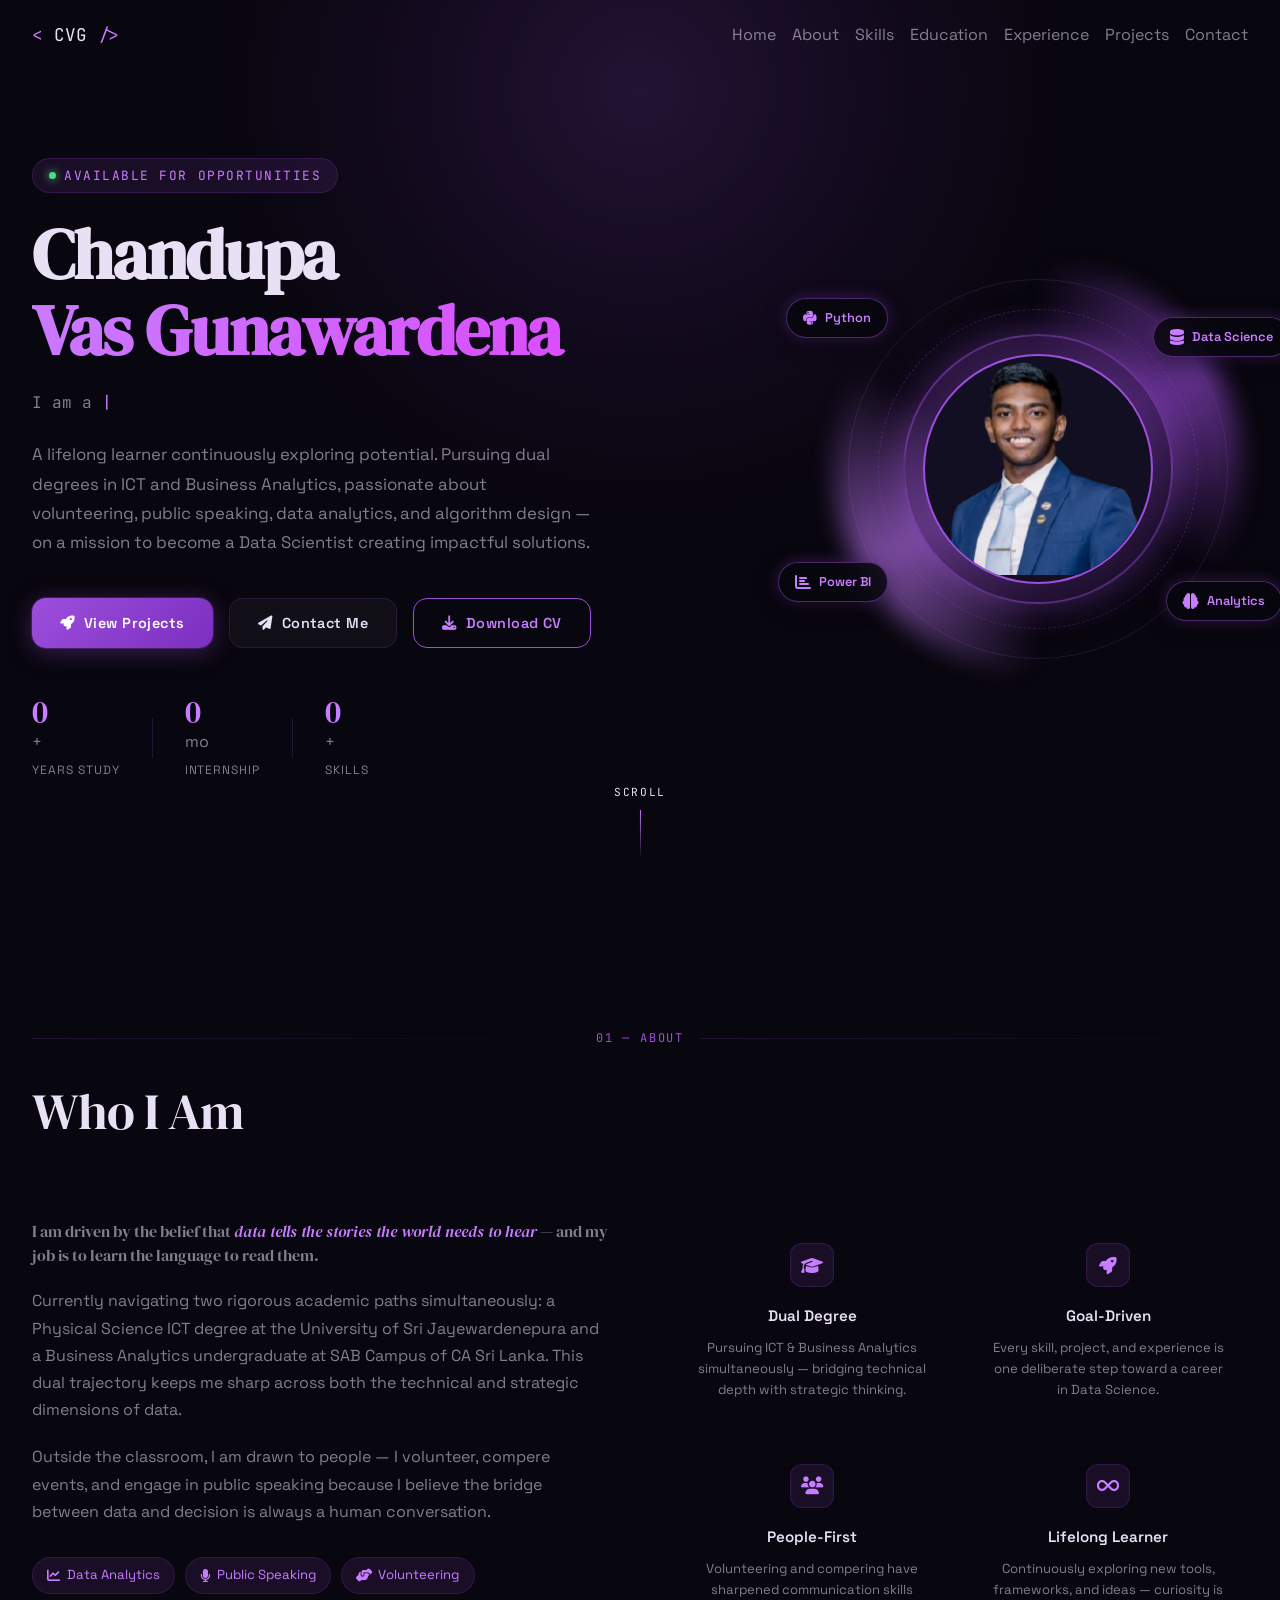
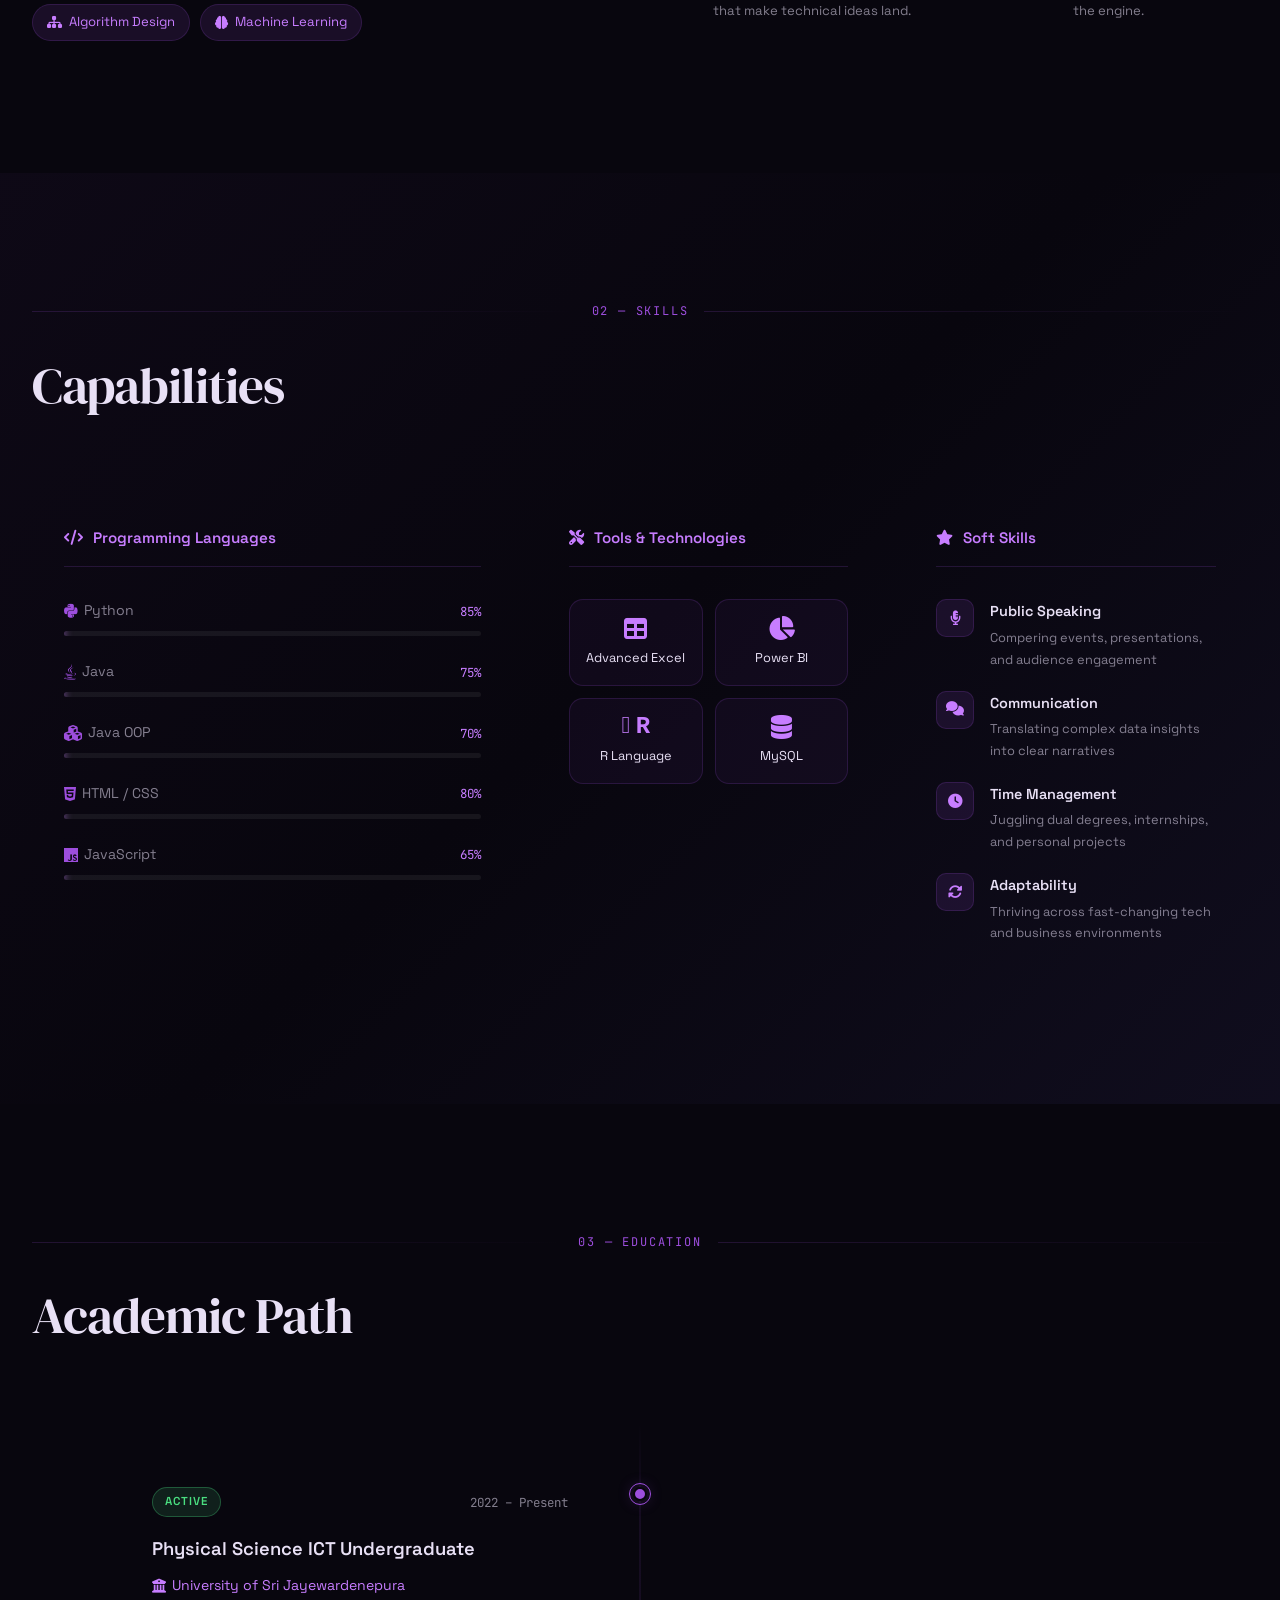
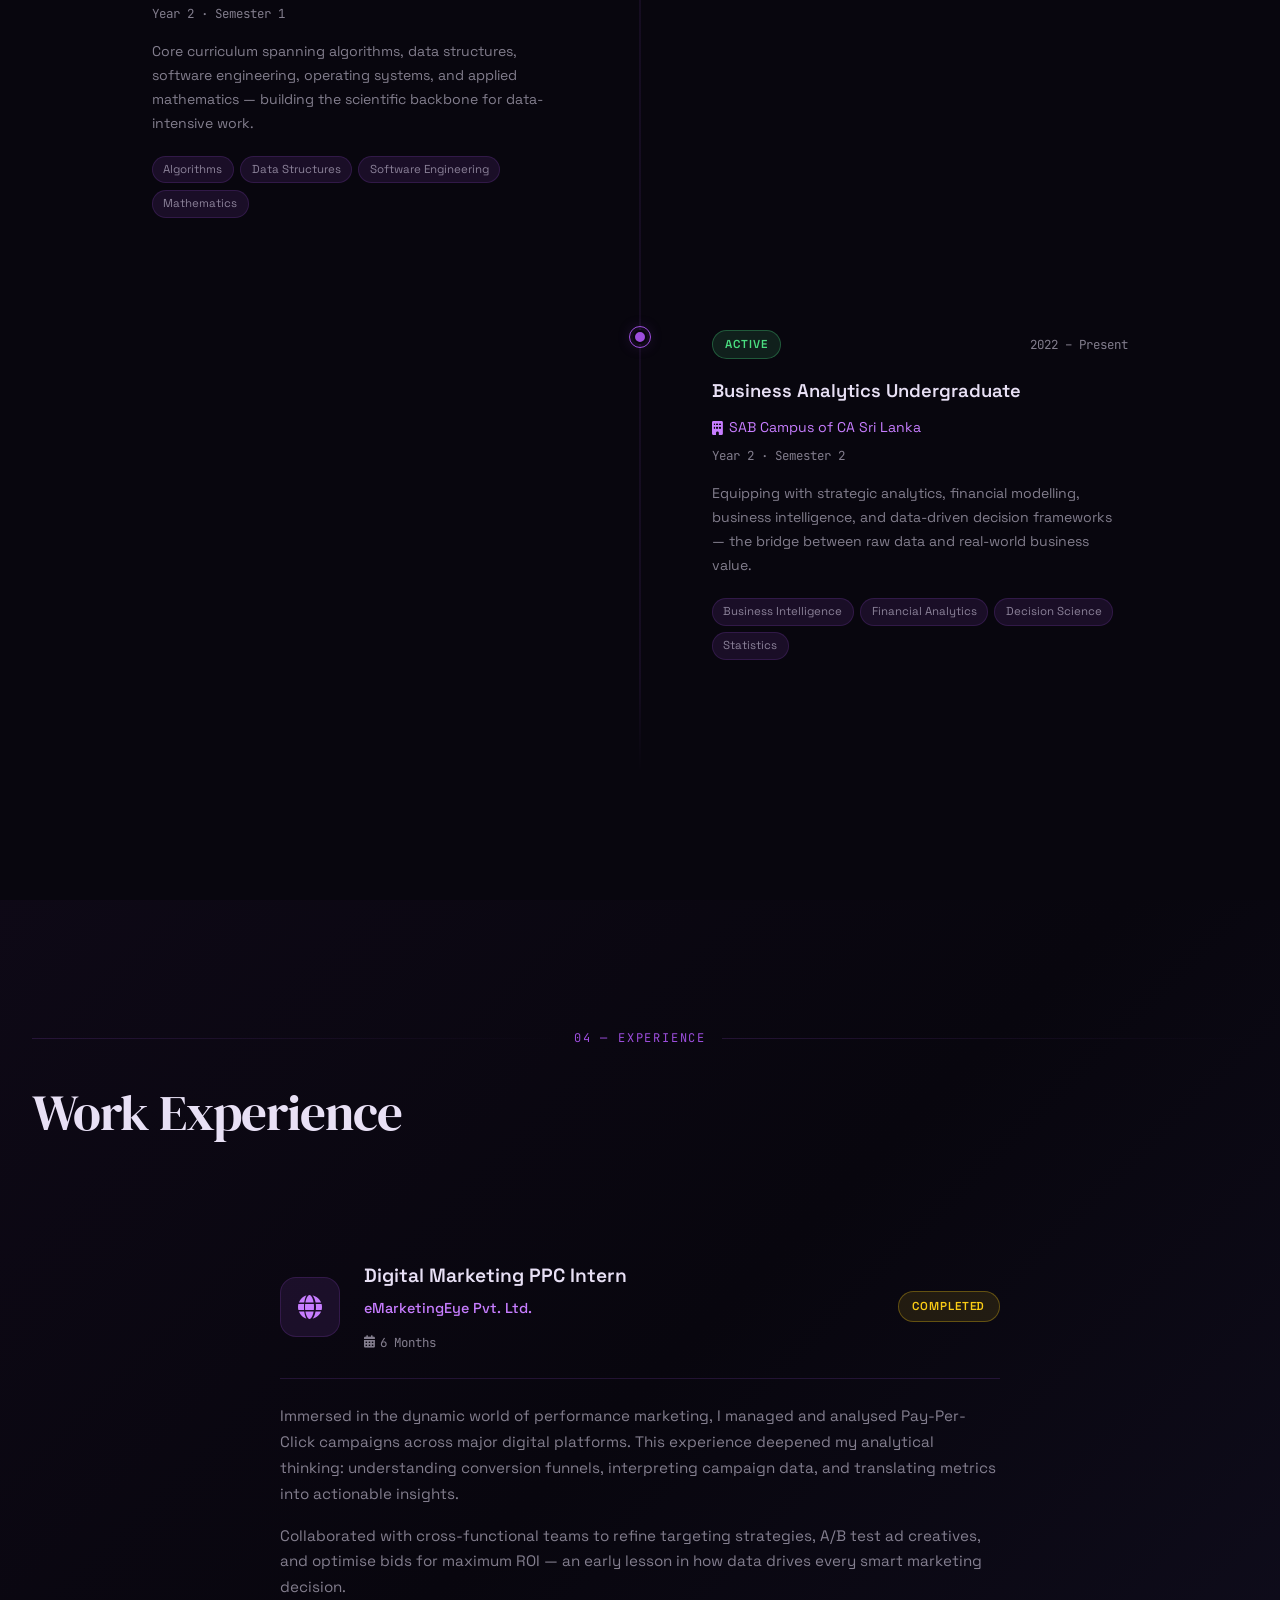
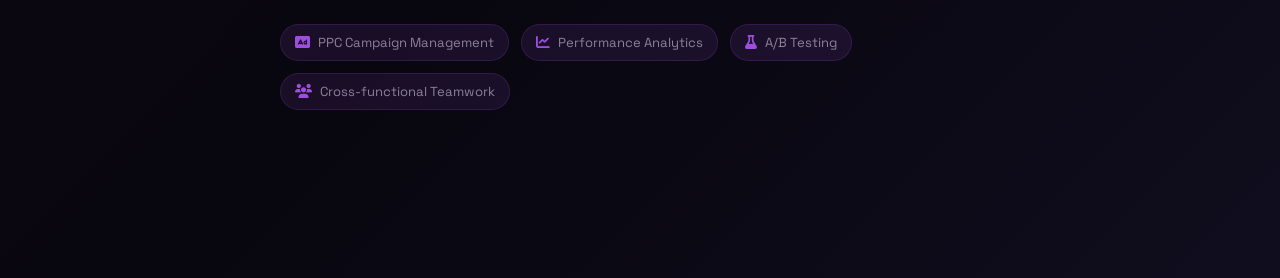
==== commit 7ca77efb: "Experience section" ====
--- a/chandupa-portfolio/index.html
+++ b/chandupa-portfolio/index.html
@@ -380,7 +380,57 @@
       </div>
     </div>
   </section>
-  
+    <!-- ══════════════ EXPERIENCE ══════════════ -->
+  <section id="experience" class="section section-alt">
+    <div class="container">
+      <div class="section-label">
+        <span class="label-line"></span>
+        <span>04 — EXPERIENCE</span>
+        <span class="label-line"></span>
+      </div>
+      <h2 class="section-title" data-aos="fade-up">Work Experience</h2>
+
+      <div class="exp-wrapper" data-aos="fade-up">
+        <div class="glass-card exp-card">
+          <div class="exp-header">
+            <div class="exp-logo">
+              <i class="fas fa-globe"></i>
+            </div>
+            <div class="exp-meta">
+              <h3>Digital Marketing PPC Intern</h3>
+              <p class="exp-company">eMarketingEye Pvt. Ltd.</p>
+              <span class="exp-duration"><i class="fas fa-calendar-alt"></i> 6 Months</span>
+            </div>
+            <div class="exp-badge">Completed</div>
+          </div>
+          <div class="exp-divider"></div>
+          <div class="exp-body">
+            <p>Immersed in the dynamic world of performance marketing, I managed and analysed Pay-Per-Click campaigns across major digital platforms. This experience deepened my analytical thinking: understanding conversion funnels, interpreting campaign data, and translating metrics into actionable insights.</p>
+            <p>Collaborated with cross-functional teams to refine targeting strategies, A/B test ad creatives, and optimise bids for maximum ROI — an early lesson in how data drives every smart marketing decision.</p>
+          </div>
+          <div class="exp-highlights">
+            <div class="highlight-item">
+              <i class="fas fa-ad"></i>
+              <span>PPC Campaign Management</span>
+            </div>
+            <div class="highlight-item">
+              <i class="fas fa-chart-line"></i>
+              <span>Performance Analytics</span>
+            </div>
+            <div class="highlight-item">
+              <i class="fas fa-flask"></i>
+              <span>A/B Testing</span>
+            </div>
+            <div class="highlight-item">
+              <i class="fas fa-users"></i>
+              <span>Cross-functional Teamwork</span>
+            </div>
+          </div>
+        </div>
+      </div>
+    </div>
+  </section>
+
 </body>
 
 </html>
--- a/chandupa-portfolio/style.css
+++ b/chandupa-portfolio/style.css
@@ -934,3 +934,93 @@
   font-size: 0.72rem;
   color: var(--text-muted);
 }
+/* ── EXPERIENCE ──────────────────────────────────────── */
+.exp-wrapper { max-width: 800px; margin: 4rem auto 0; }
+
+.exp-card { padding: 2.5rem; }
+
+.exp-header {
+  display: flex;
+  align-items: center;
+  gap: 1.5rem;
+  margin-bottom: 1.5rem;
+}
+
+.exp-logo {
+  width: 60px;
+  height: 60px;
+  border-radius: 16px;
+  background: var(--purple-subtle);
+  border: 1px solid var(--border);
+  display: flex;
+  align-items: center;
+  justify-content: center;
+  font-size: 1.5rem;
+  color: var(--purple-bright);
+  flex-shrink: 0;
+}
+
+.exp-meta { flex: 1; }
+
+.exp-meta h3 { font-size: 1.2rem; font-weight: 600; margin-bottom: 0.25rem; }
+
+.exp-company {
+  color: var(--purple-bright);
+  font-size: 0.9rem;
+  font-weight: 500;
+  margin-bottom: 0.4rem;
+}
+
+.exp-duration {
+  display: inline-flex;
+  align-items: center;
+  gap: 0.3rem;
+  font-family: var(--font-mono);
+  font-size: 0.78rem;
+  color: var(--text-muted);
+}
+
+.exp-badge {
+  padding: 0.3rem 0.85rem;
+  background: rgba(250, 204, 21, 0.1);
+  color: #FACC15;
+  border: 1px solid rgba(250, 204, 21, 0.3);
+  border-radius: 100px;
+  font-size: 0.72rem;
+  font-weight: 600;
+  letter-spacing: 0.08em;
+  text-transform: uppercase;
+}
+
+.exp-divider {
+  height: 1px;
+  background: var(--border);
+  margin-bottom: 1.5rem;
+}
+
+.exp-body p {
+  color: var(--text-muted);
+  margin-bottom: 1rem;
+  font-size: 0.95rem;
+}
+
+.exp-highlights {
+  display: flex;
+  flex-wrap: wrap;
+  gap: 0.75rem;
+  margin-top: 1.5rem;
+}
+
+.highlight-item {
+  display: inline-flex;
+  align-items: center;
+  gap: 0.45rem;
+  padding: 0.4rem 0.9rem;
+  background: var(--purple-subtle);
+  border: 1px solid var(--border);
+  border-radius: 100px;
+  font-size: 0.82rem;
+  color: var(--text-muted);
+}
+
+.highlight-item i { color: var(--purple); font-size: 0.85rem; }
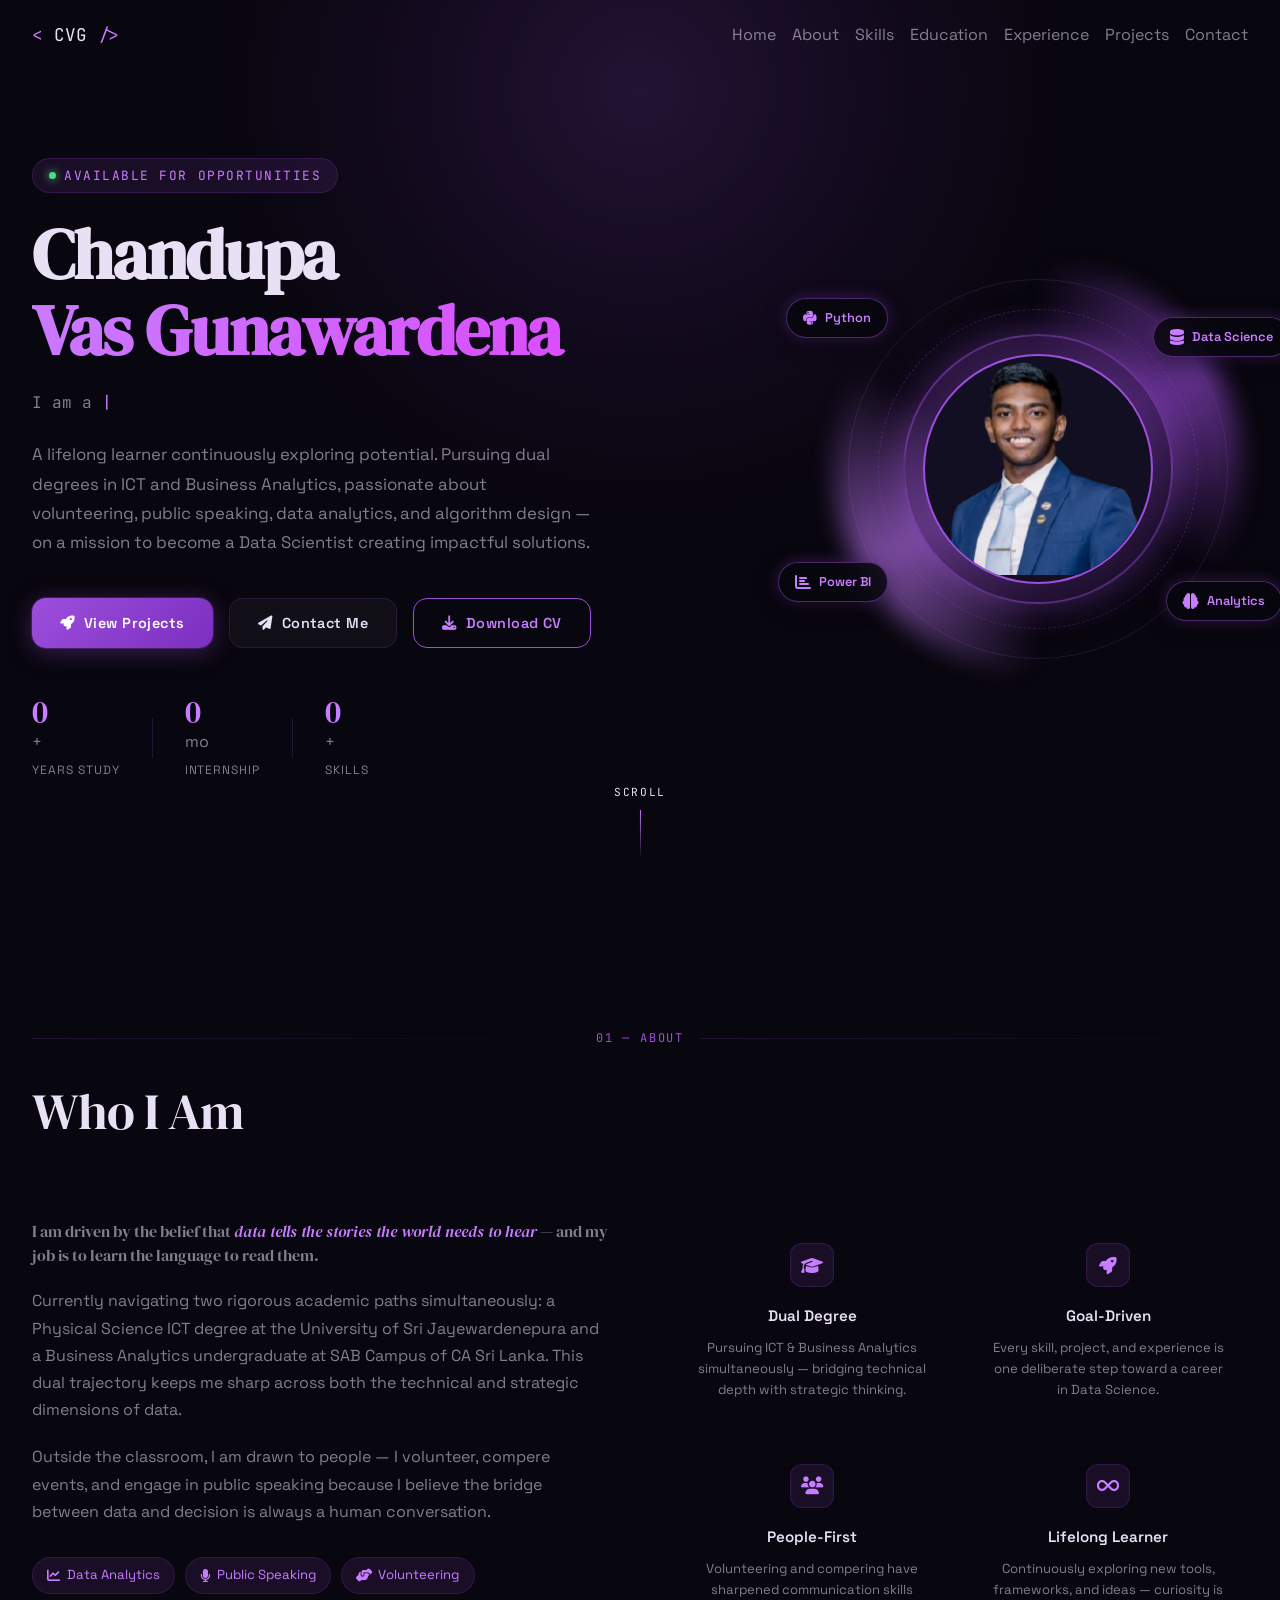
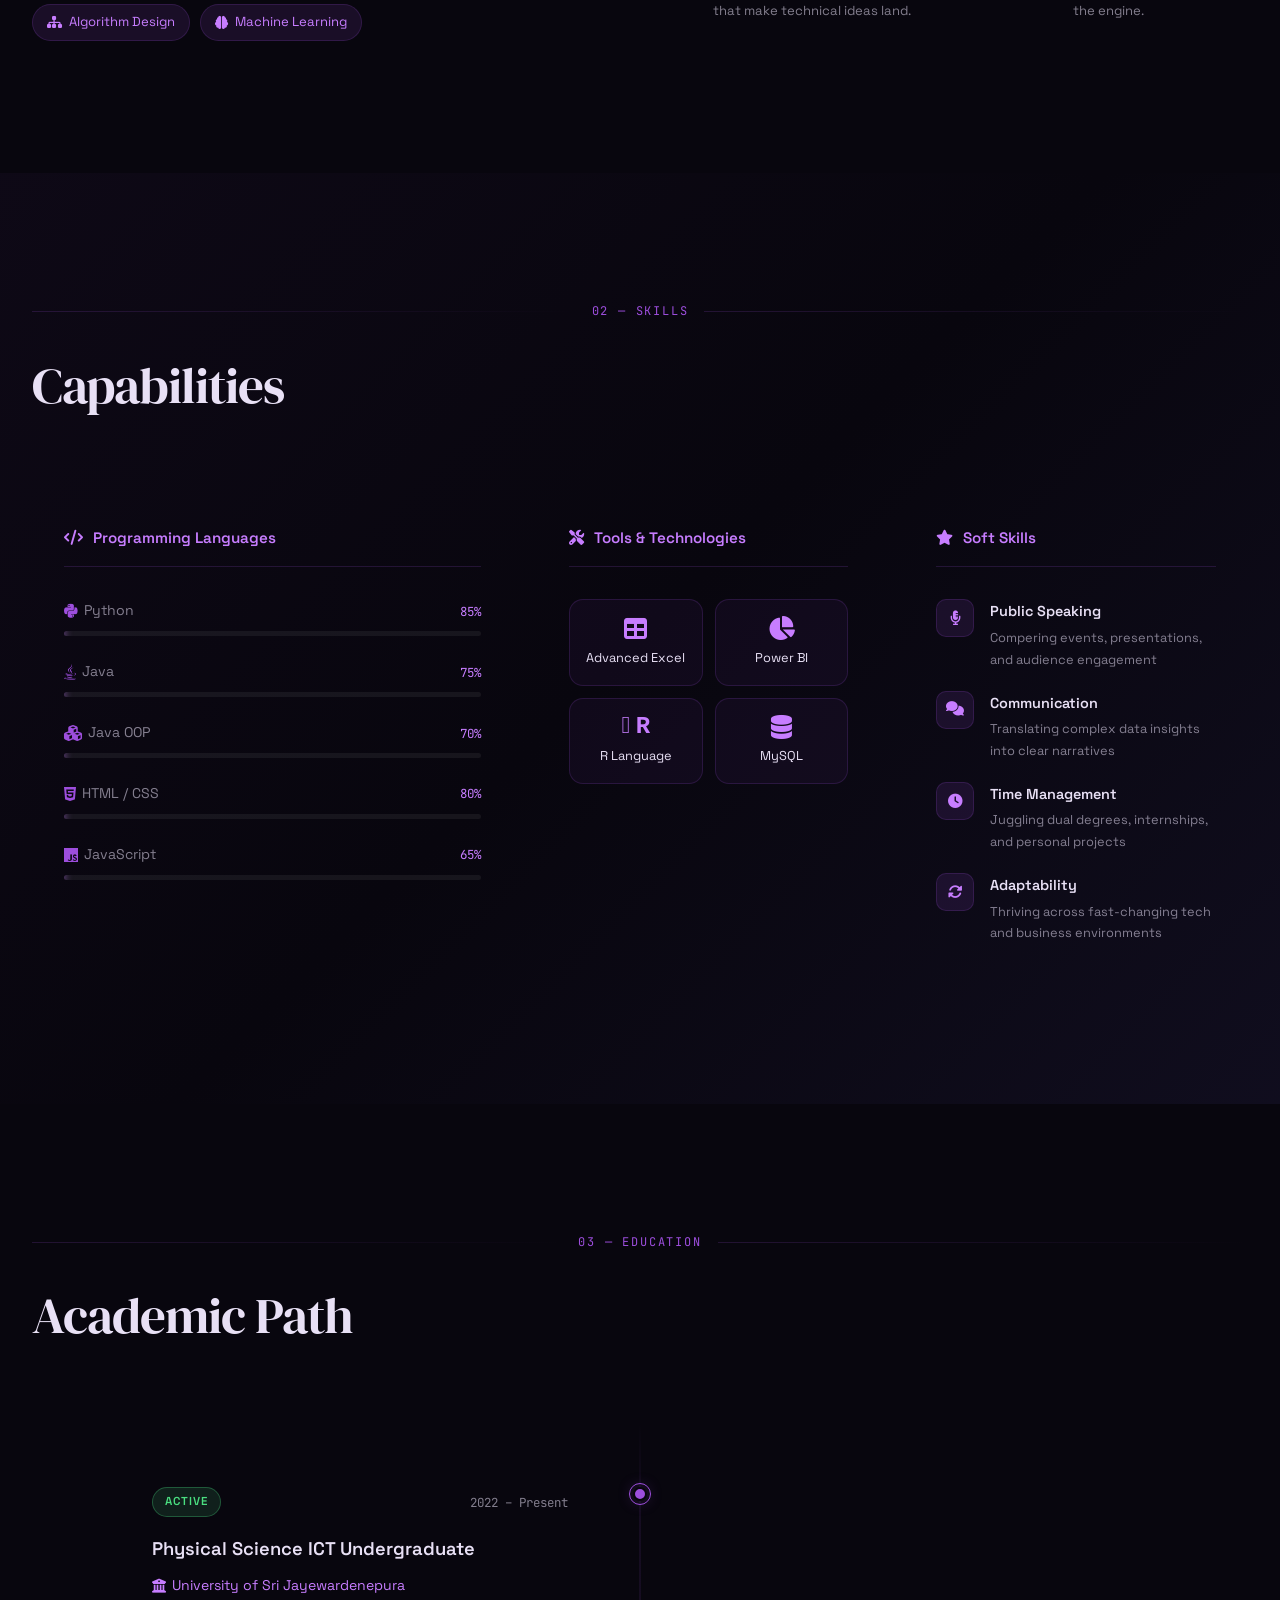
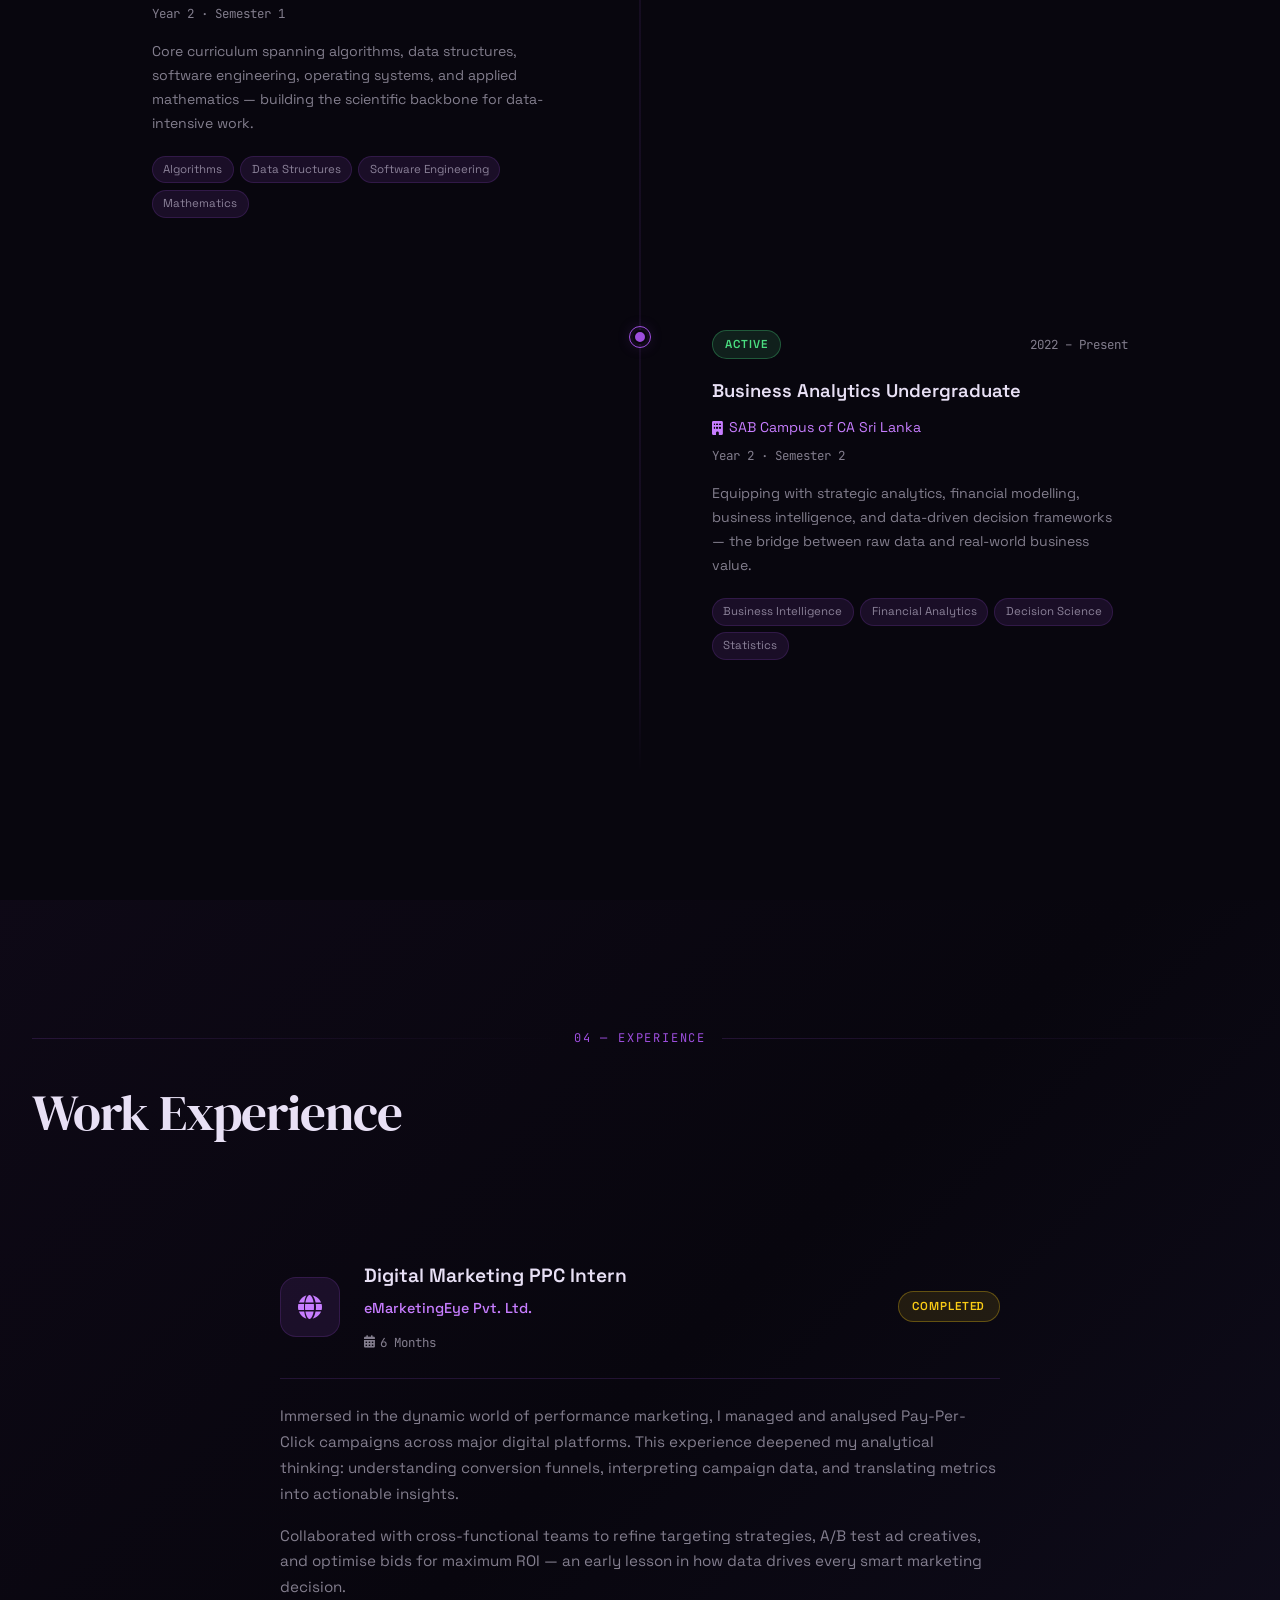
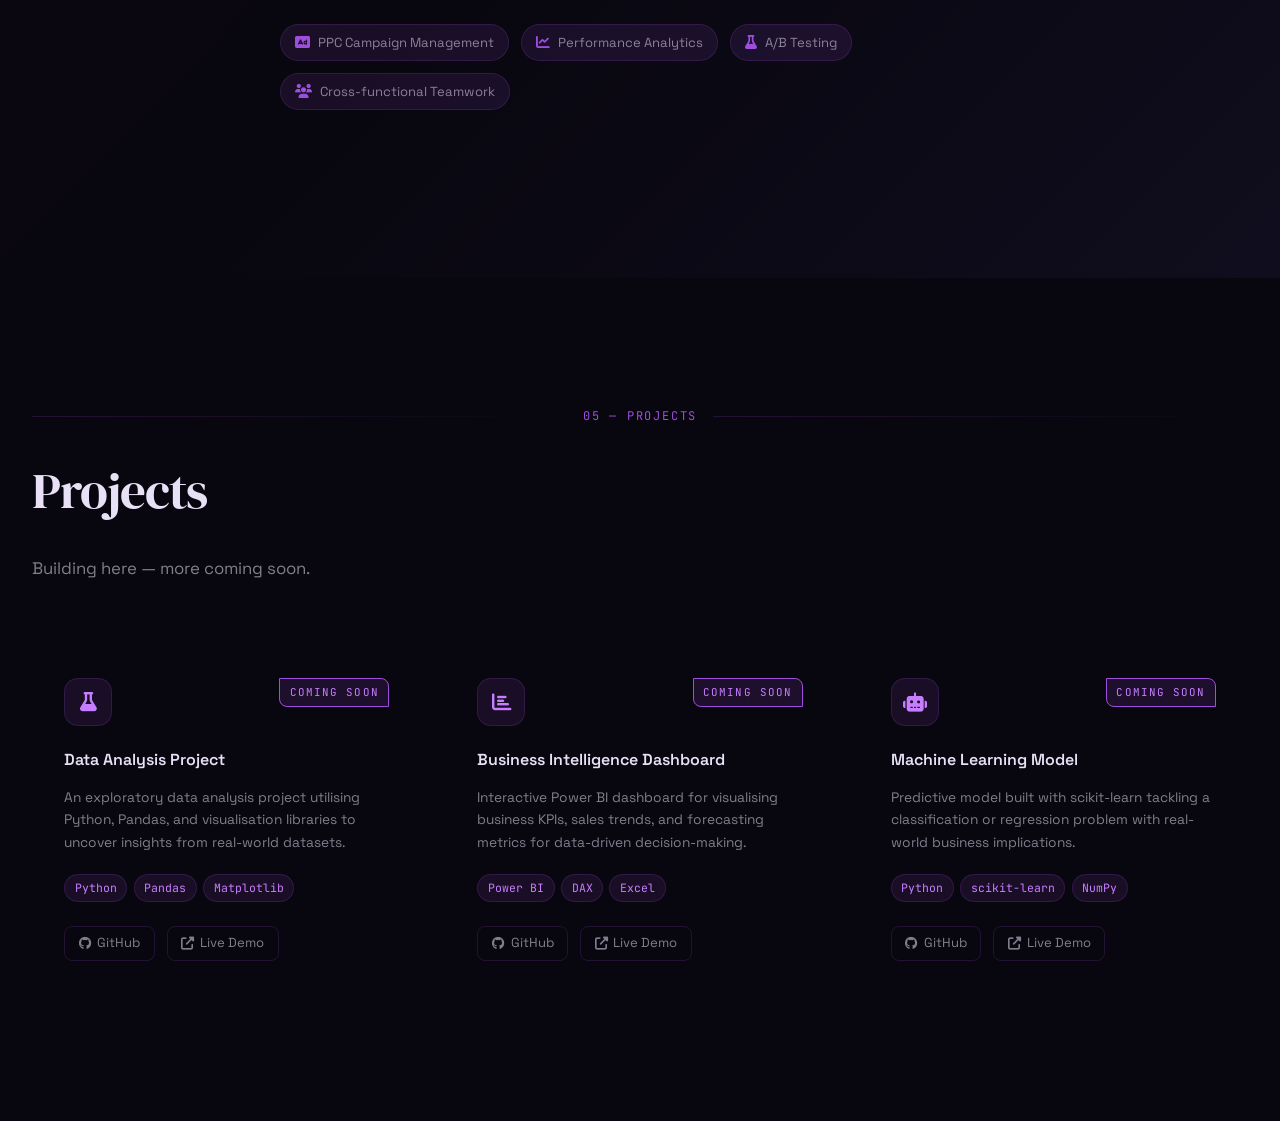
==== commit 48c50679: "Projects section" ====
--- a/chandupa-portfolio/index.html
+++ b/chandupa-portfolio/index.html
@@ -430,6 +430,71 @@
       </div>
     </div>
   </section>
+  <!-- ══════════════ PROJECTS ══════════════ -->
+  <section id="projects" class="section">
+    <div class="container">
+      <div class="section-label">
+        <span class="label-line"></span>
+        <span>05 — PROJECTS</span>
+        <span class="label-line"></span>
+      </div>
+      <h2 class="section-title" data-aos="fade-up">Projects</h2>
+      <p class="section-subtitle" data-aos="fade-up">Building here — more coming soon.</p>
+
+      <div class="projects-grid">
+
+        <!-- Placeholder cards -->
+        <div class="glass-card project-card placeholder-card" data-aos="fade-up" data-aos-delay="100">
+          <div class="project-coming">
+            <div class="coming-icon"><i class="fas fa-flask"></i></div>
+            <h4>Data Analysis Project</h4>
+            <p>An exploratory data analysis project utilising Python, Pandas, and visualisation libraries to uncover insights from real-world datasets.</p>
+            <div class="project-tech">
+              <span>Python</span><span>Pandas</span><span>Matplotlib</span>
+            </div>
+            <div class="project-links">
+              <a href="#" class="plink plink-ghost"><i class="fab fa-github"></i> GitHub</a>
+              <a href="#" class="plink plink-ghost"><i class="fas fa-external-link-alt"></i> Live Demo</a>
+            </div>
+            <div class="coming-overlay">Coming Soon</div>
+          </div>
+        </div>
+
+        <div class="glass-card project-card placeholder-card" data-aos="fade-up" data-aos-delay="200">
+          <div class="project-coming">
+            <div class="coming-icon"><i class="fas fa-chart-bar"></i></div>
+            <h4>Business Intelligence Dashboard</h4>
+            <p>Interactive Power BI dashboard for visualising business KPIs, sales trends, and forecasting metrics for data-driven decision-making.</p>
+            <div class="project-tech">
+              <span>Power BI</span><span>DAX</span><span>Excel</span>
+            </div>
+            <div class="project-links">
+              <a href="#" class="plink plink-ghost"><i class="fab fa-github"></i> GitHub</a>
+              <a href="#" class="plink plink-ghost"><i class="fas fa-external-link-alt"></i> Live Demo</a>
+            </div>
+            <div class="coming-overlay">Coming Soon</div>
+          </div>
+        </div>
+
+        <div class="glass-card project-card placeholder-card" data-aos="fade-up" data-aos-delay="300">
+          <div class="project-coming">
+            <div class="coming-icon"><i class="fas fa-robot"></i></div>
+            <h4>Machine Learning Model</h4>
+            <p>Predictive model built with scikit-learn tackling a classification or regression problem with real-world business implications.</p>
+            <div class="project-tech">
+              <span>Python</span><span>scikit-learn</span><span>NumPy</span>
+            </div>
+            <div class="project-links">
+              <a href="#" class="plink plink-ghost"><i class="fab fa-github"></i> GitHub</a>
+              <a href="#" class="plink plink-ghost"><i class="fas fa-external-link-alt"></i> Live Demo</a>
+            </div>
+            <div class="coming-overlay">Coming Soon</div>
+          </div>
+        </div>
+
+      </div>
+    </div>
+  </section>
 
 </body>
 
--- a/chandupa-portfolio/style.css
+++ b/chandupa-portfolio/style.css
@@ -1024,3 +1024,99 @@
 }
 
 .highlight-item i { color: var(--purple); font-size: 0.85rem; }
+/* ── PROJECTS ────────────────────────────────────────── */
+.projects-grid {
+  display: grid;
+  grid-template-columns: repeat(3, 1fr);
+  gap: 1.5rem;
+  margin-top: 4rem;
+}
+
+.project-card {
+  padding: 2rem;
+  position: relative;
+  overflow: hidden;
+}
+
+.project-coming { position: relative; }
+
+.coming-icon {
+  width: 48px;
+  height: 48px;
+  border-radius: 14px;
+  background: var(--purple-subtle);
+  border: 1px solid var(--border);
+  display: flex;
+  align-items: center;
+  justify-content: center;
+  font-size: 1.2rem;
+  color: var(--purple-bright);
+  margin-bottom: 1.25rem;
+}
+
+.project-card h4 {
+  font-size: 1rem;
+  font-weight: 600;
+  margin-bottom: 0.75rem;
+}
+
+.project-card p {
+  font-size: 0.86rem;
+  color: var(--text-muted);
+  margin-bottom: 1.25rem;
+  line-height: 1.65;
+}
+
+.project-tech {
+  display: flex;
+  flex-wrap: wrap;
+  gap: 0.4rem;
+  margin-bottom: 1.5rem;
+}
+
+.project-tech span {
+  padding: 0.2rem 0.6rem;
+  background: var(--purple-subtle);
+  border: 1px solid var(--border);
+  border-radius: 100px;
+  font-size: 0.72rem;
+  color: var(--purple-bright);
+  font-family: var(--font-mono);
+}
+
+.project-links { display: flex; gap: 0.75rem; }
+
+.plink {
+  display: inline-flex;
+  align-items: center;
+  gap: 0.35rem;
+  font-size: 0.82rem;
+  padding: 0.35rem 0.85rem;
+  border-radius: var(--radius-sm);
+  transition: var(--transition-fast);
+}
+
+.plink-ghost {
+  border: 1px solid var(--border);
+  color: var(--text-muted);
+}
+
+.plink-ghost:hover {
+  border-color: var(--purple);
+  color: var(--purple-bright);
+  background: var(--purple-subtle);
+}
+
+.coming-overlay {
+  position: absolute;
+  top: 0; right: 0;
+  background: rgba(157,78,221,0.15);
+  border: 1px solid var(--purple);
+  border-radius: 0 var(--radius-sm) 0 var(--radius-sm);
+  padding: 0.25rem 0.6rem;
+  font-size: 0.68rem;
+  letter-spacing: 0.1em;
+  text-transform: uppercase;
+  color: var(--purple-bright);
+  font-family: var(--font-mono);
+}
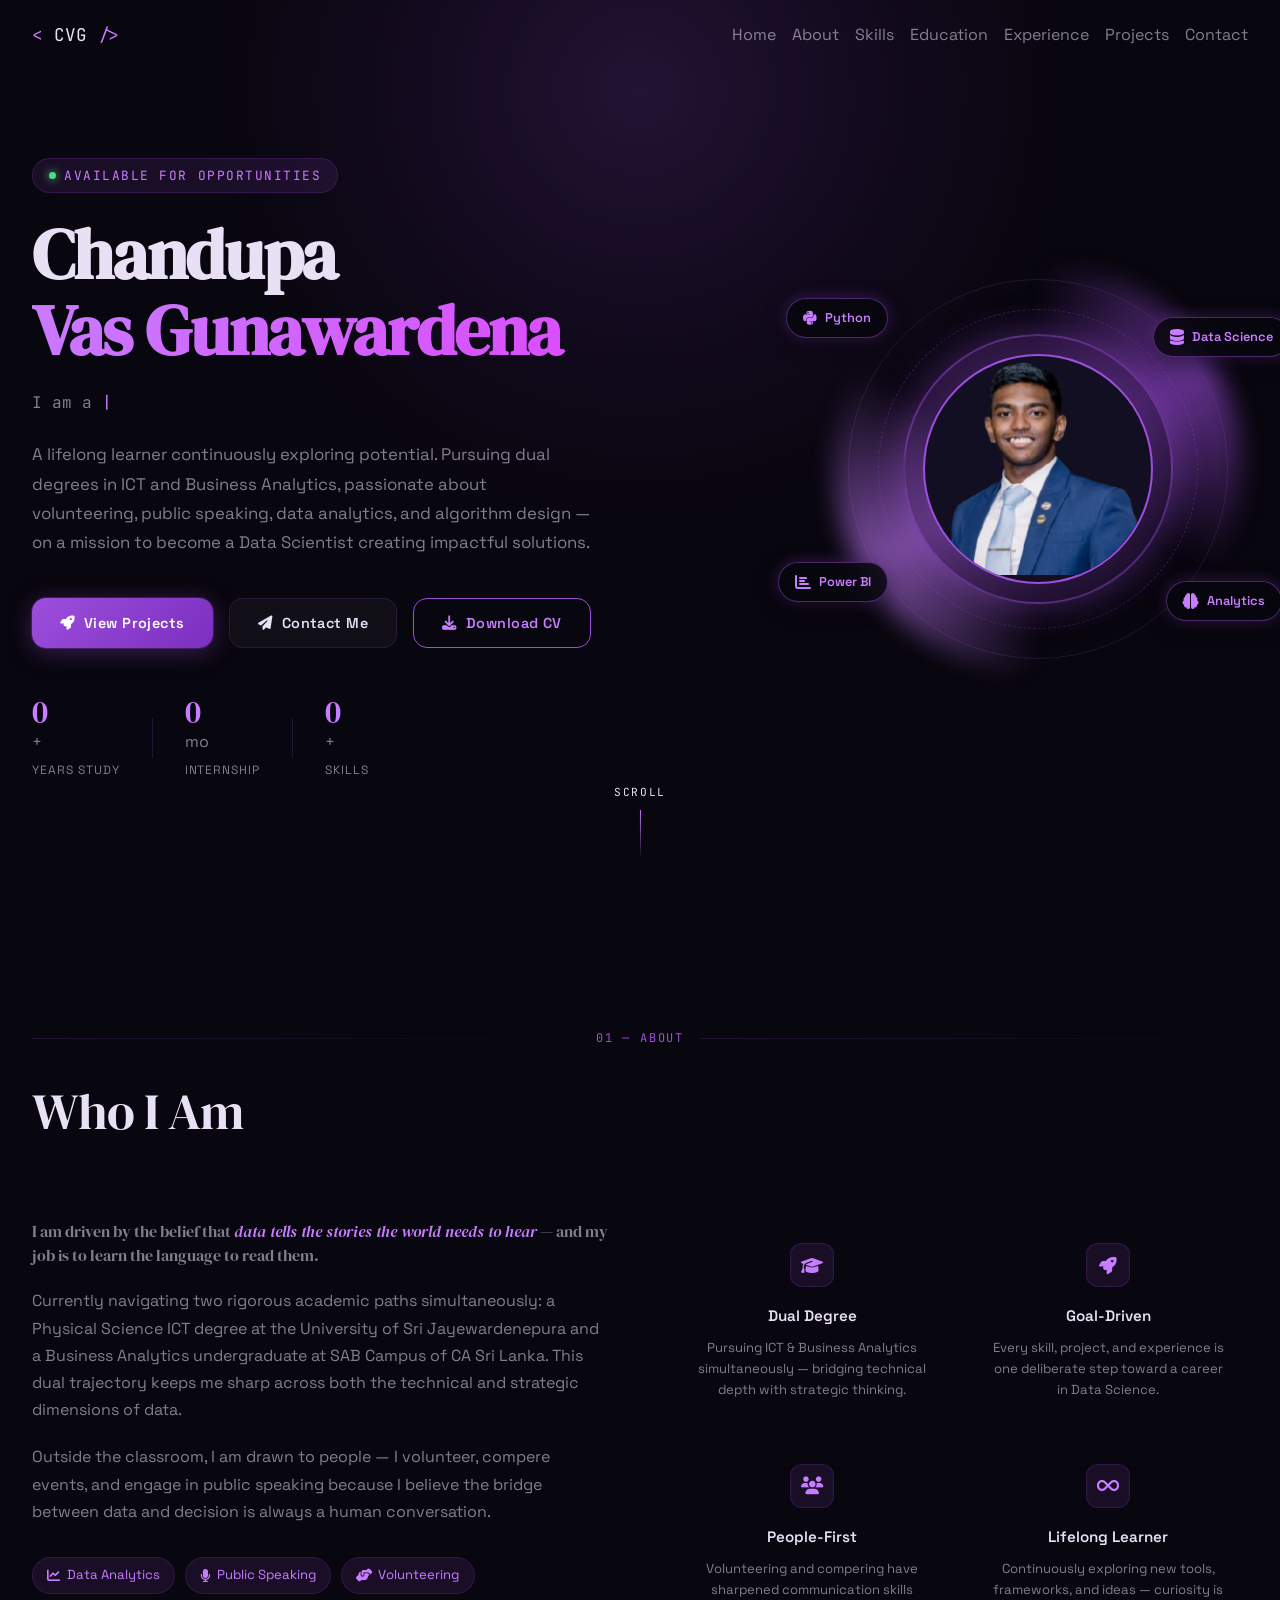
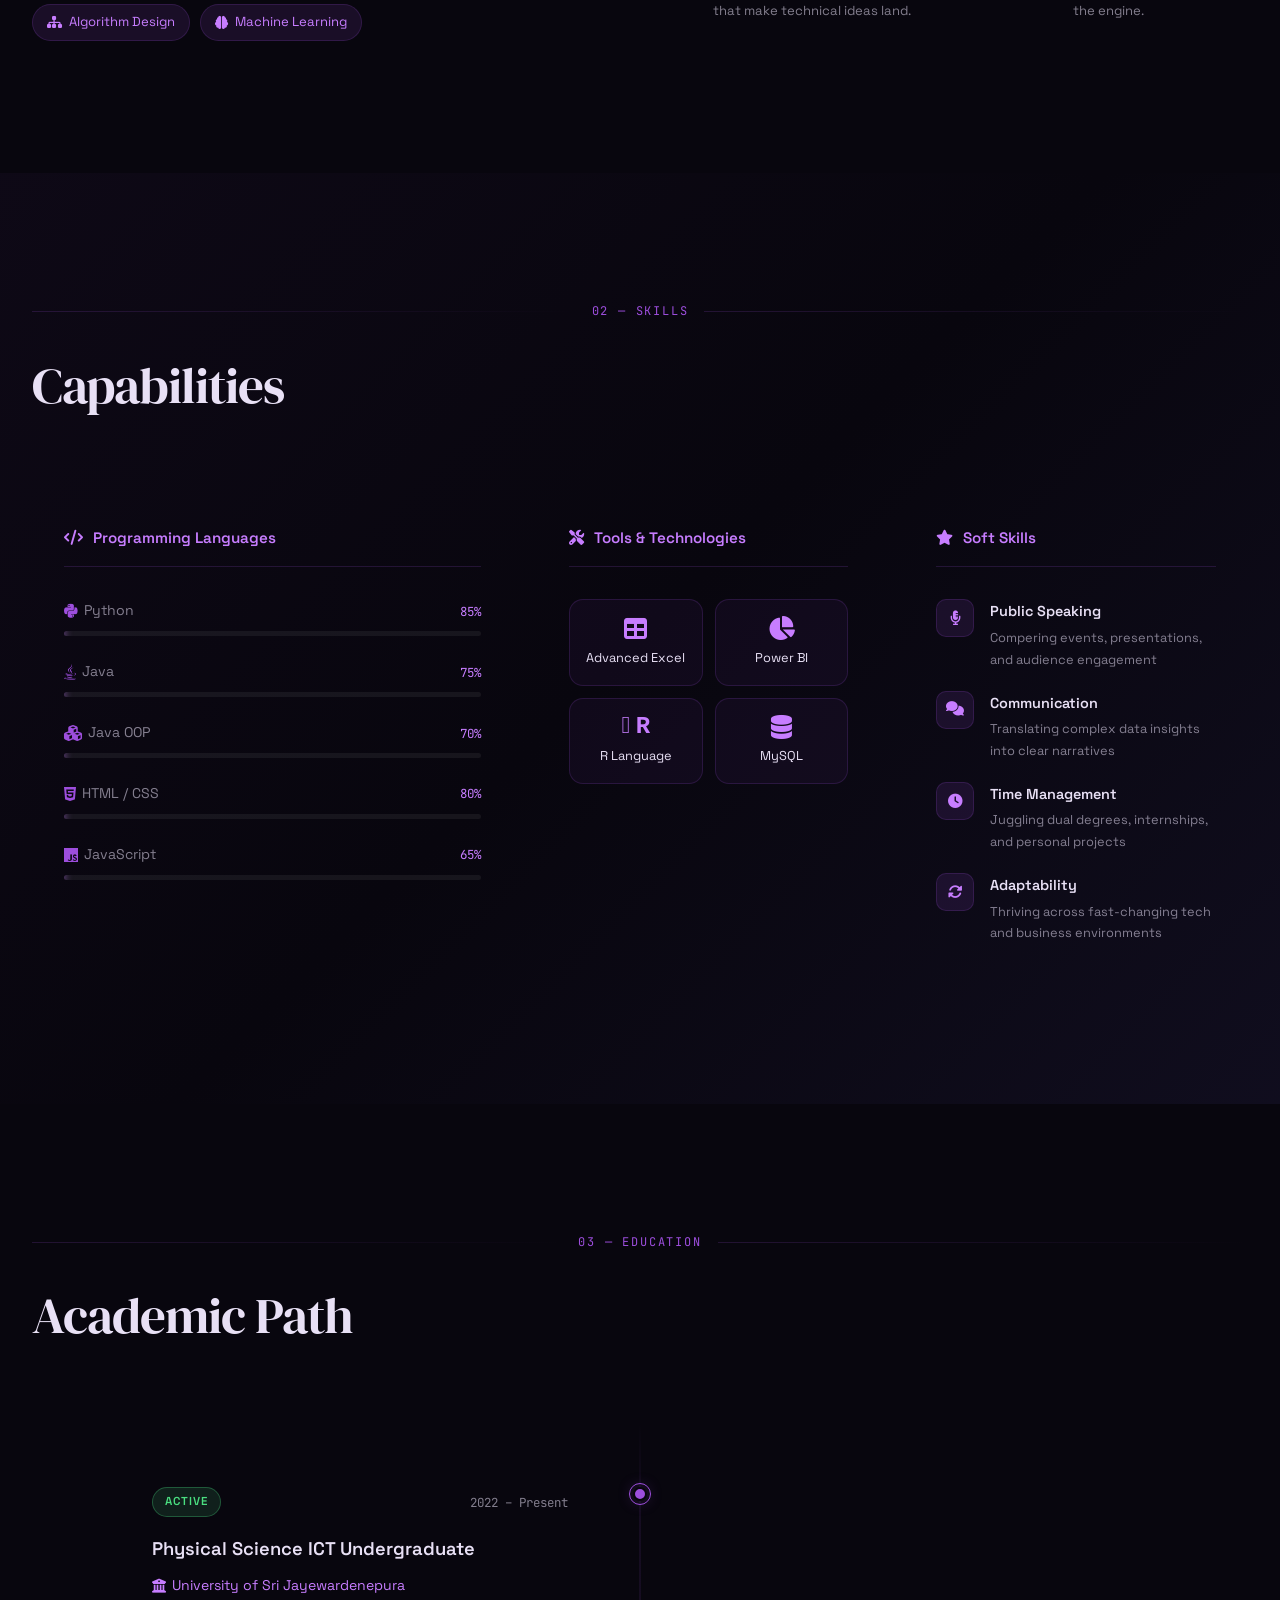
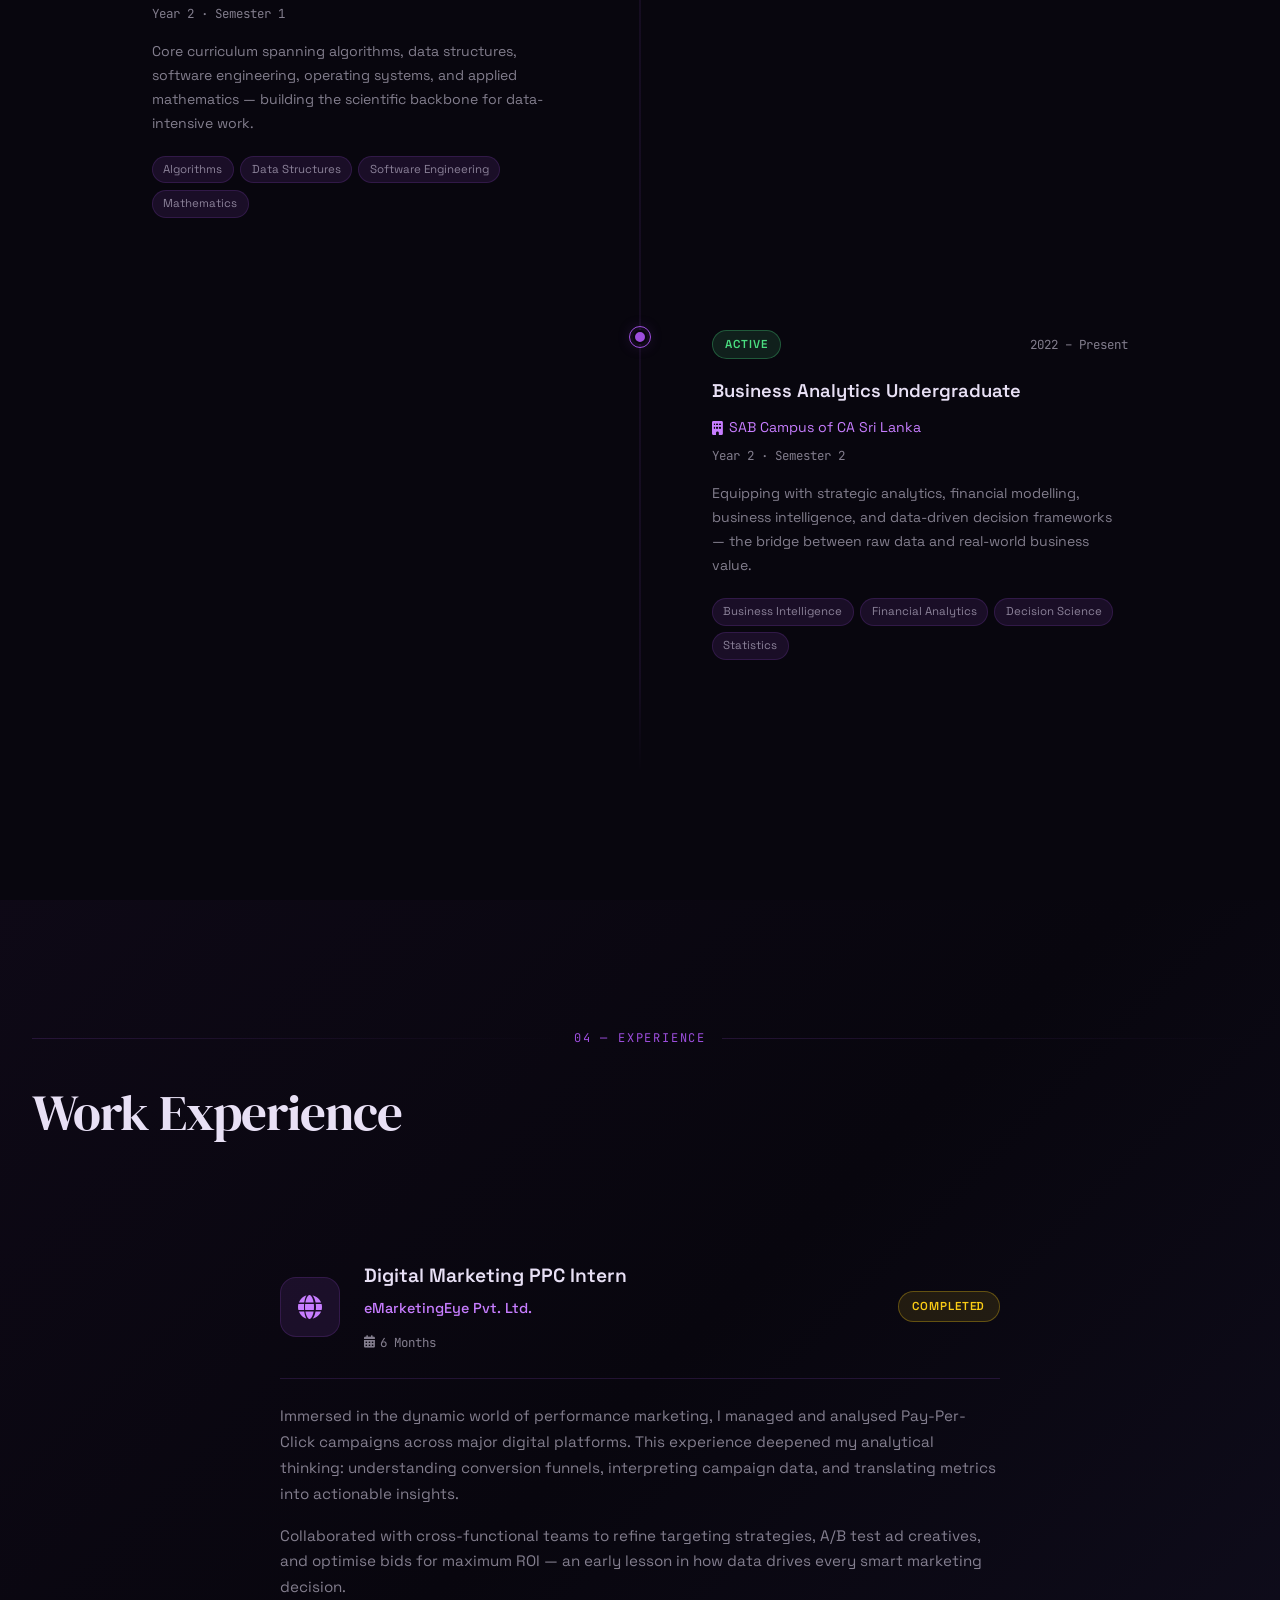
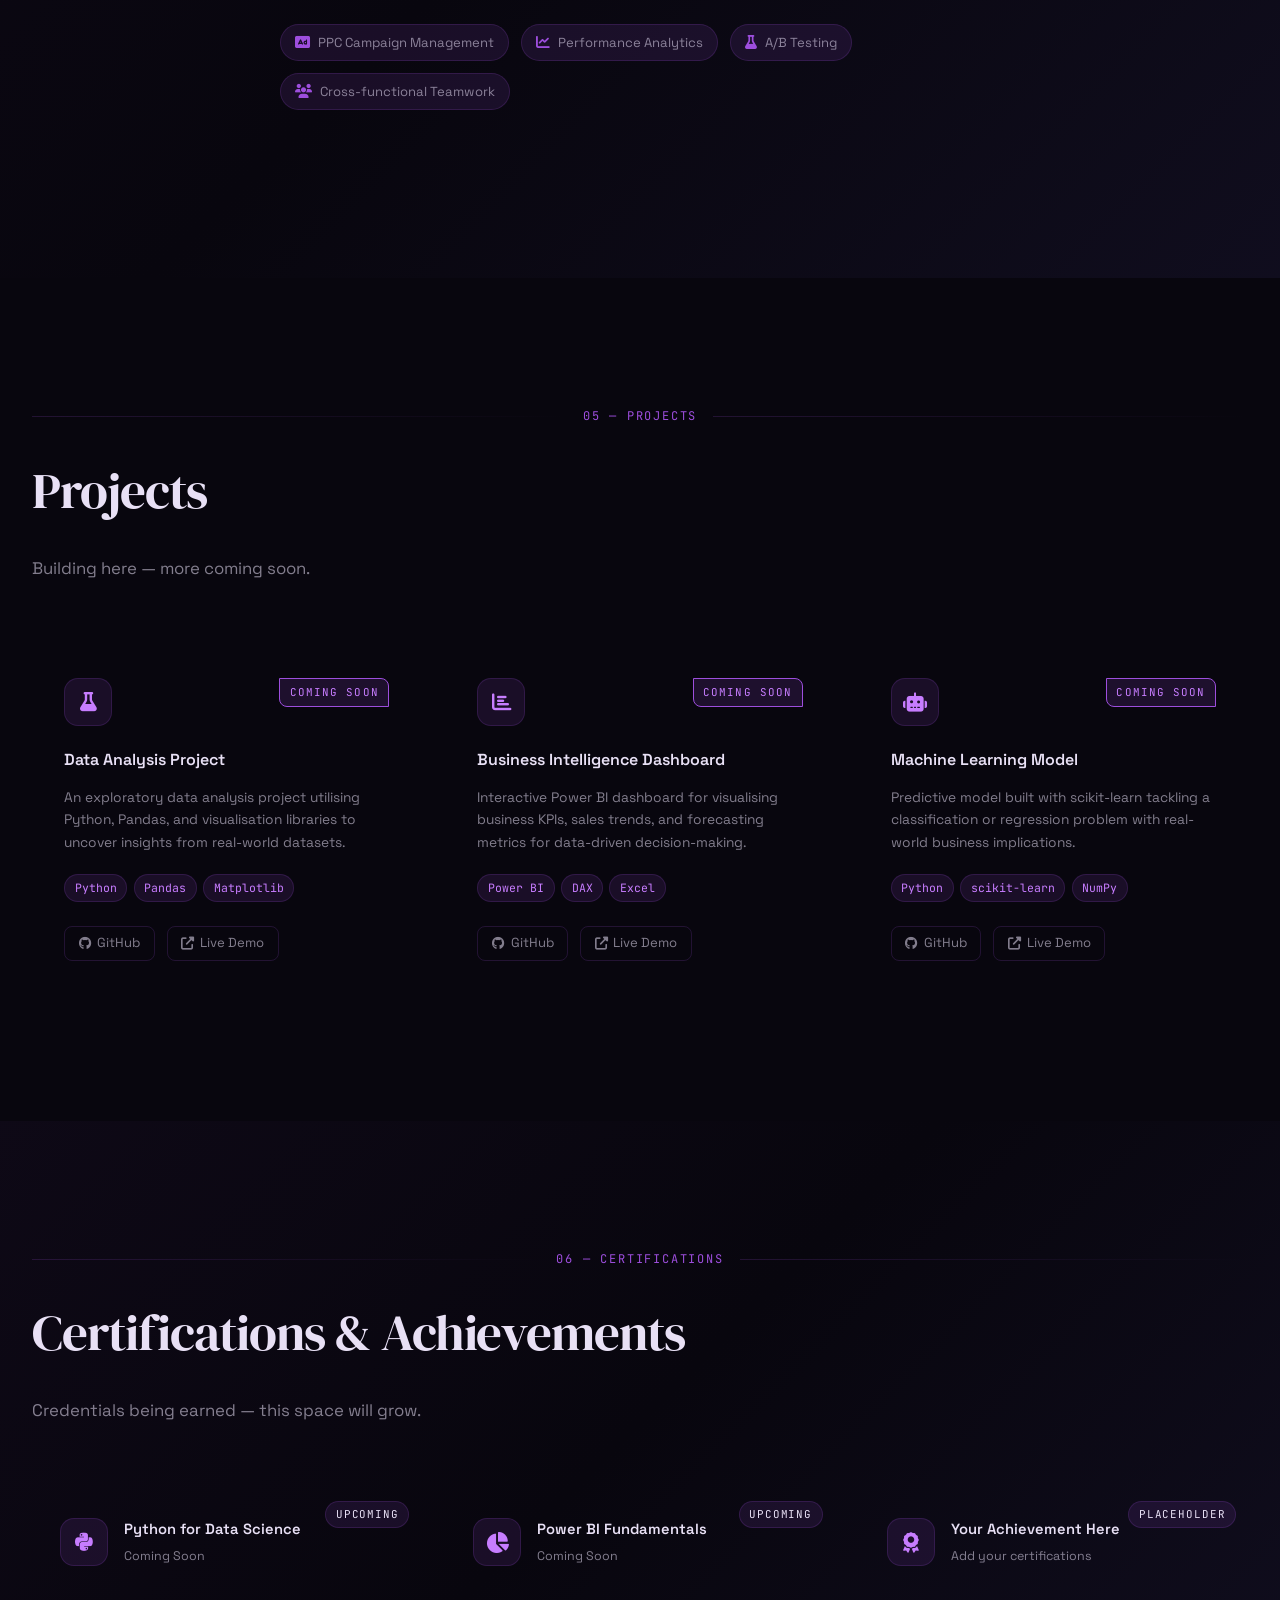
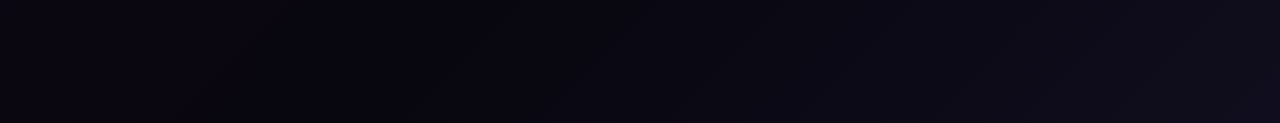
==== commit dc012fcf: "Certifications section" ====
--- a/chandupa-portfolio/index.html
+++ b/chandupa-portfolio/index.html
@@ -495,6 +495,45 @@
       </div>
     </div>
   </section>
+ <!-- ══════════════ CERTIFICATIONS ══════════════ -->
+  <section id="certifications" class="section section-alt">
+    <div class="container">
+      <div class="section-label">
+        <span class="label-line"></span>
+        <span>06 — CERTIFICATIONS</span>
+        <span class="label-line"></span>
+      </div>
+      <h2 class="section-title" data-aos="fade-up">Certifications & Achievements</h2>
+      <p class="section-subtitle" data-aos="fade-up">Credentials being earned — this space will grow.</p>
+
+      <div class="certs-grid">
+        <div class="glass-card cert-card placeholder-cert" data-aos="fade-up" data-aos-delay="100">
+          <div class="cert-icon"><i class="fab fa-python"></i></div>
+          <div class="cert-body">
+            <h4>Python for Data Science</h4>
+            <p class="cert-issuer">Coming Soon</p>
+          </div>
+          <div class="cert-coming">Upcoming</div>
+        </div>
+        <div class="glass-card cert-card placeholder-cert" data-aos="fade-up" data-aos-delay="150">
+          <div class="cert-icon"><i class="fas fa-chart-pie"></i></div>
+          <div class="cert-body">
+            <h4>Power BI Fundamentals</h4>
+            <p class="cert-issuer">Coming Soon</p>
+          </div>
+          <div class="cert-coming">Upcoming</div>
+        </div>
+        <div class="glass-card cert-card placeholder-cert" data-aos="fade-up" data-aos-delay="200">
+          <div class="cert-icon"><i class="fas fa-award"></i></div>
+          <div class="cert-body">
+            <h4>Your Achievement Here</h4>
+            <p class="cert-issuer">Add your certifications</p>
+          </div>
+          <div class="cert-coming">Placeholder</div>
+        </div>
+      </div>
+    </div>
+  </section>
 
 </body>
 
--- a/chandupa-portfolio/style.css
+++ b/chandupa-portfolio/style.css
@@ -1120,3 +1120,57 @@
   color: var(--purple-bright);
   font-family: var(--font-mono);
 }
+/* ── CERTIFICATIONS ──────────────────────────────────── */
+.certs-grid {
+  display: grid;
+  grid-template-columns: repeat(3, 1fr);
+  gap: 1.5rem;
+  margin-top: 4rem;
+}
+
+.cert-card {
+  padding: 1.75rem;
+  display: flex;
+  align-items: center;
+  gap: 1rem;
+  position: relative;
+}
+
+.cert-icon {
+  width: 48px;
+  height: 48px;
+  border-radius: 14px;
+  background: var(--purple-subtle);
+  border: 1px solid var(--border);
+  display: flex;
+  align-items: center;
+  justify-content: center;
+  font-size: 1.3rem;
+  color: var(--purple-bright);
+  flex-shrink: 0;
+}
+
+.cert-body h4 {
+  font-size: 0.92rem;
+  font-weight: 600;
+  margin-bottom: 0.25rem;
+}
+
+.cert-issuer {
+  font-size: 0.78rem;
+  color: var(--text-muted);
+}
+
+.cert-coming {
+  position: absolute;
+  top: 0.75rem; right: 0.75rem;
+  padding: 0.2rem 0.6rem;
+  background: var(--purple-subtle);
+  border: 1px solid var(--border);
+  border-radius: 100px;
+  font-size: 0.68rem;
+  letter-spacing: 0.08em;
+  text-transform: uppercase;
+  color: var(--text-faint);
+  font-family: var(--font-mono);
+}
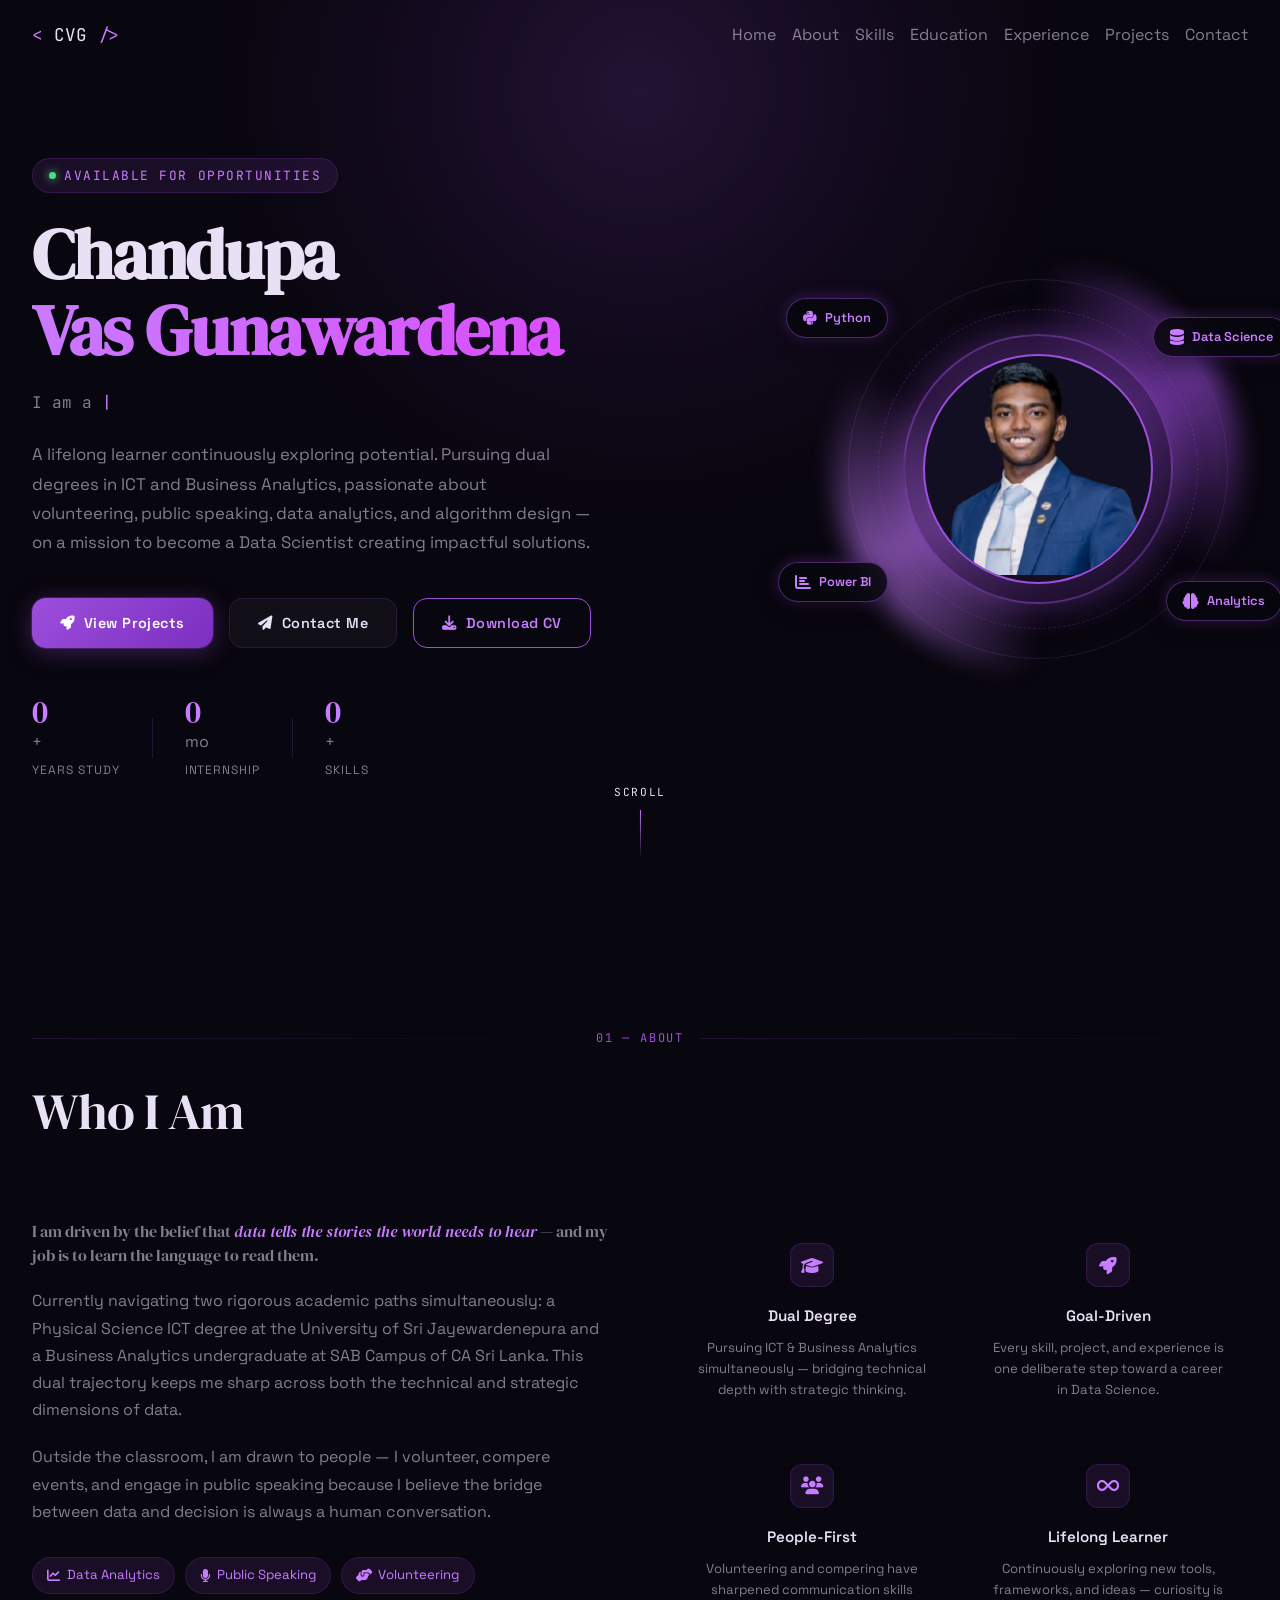
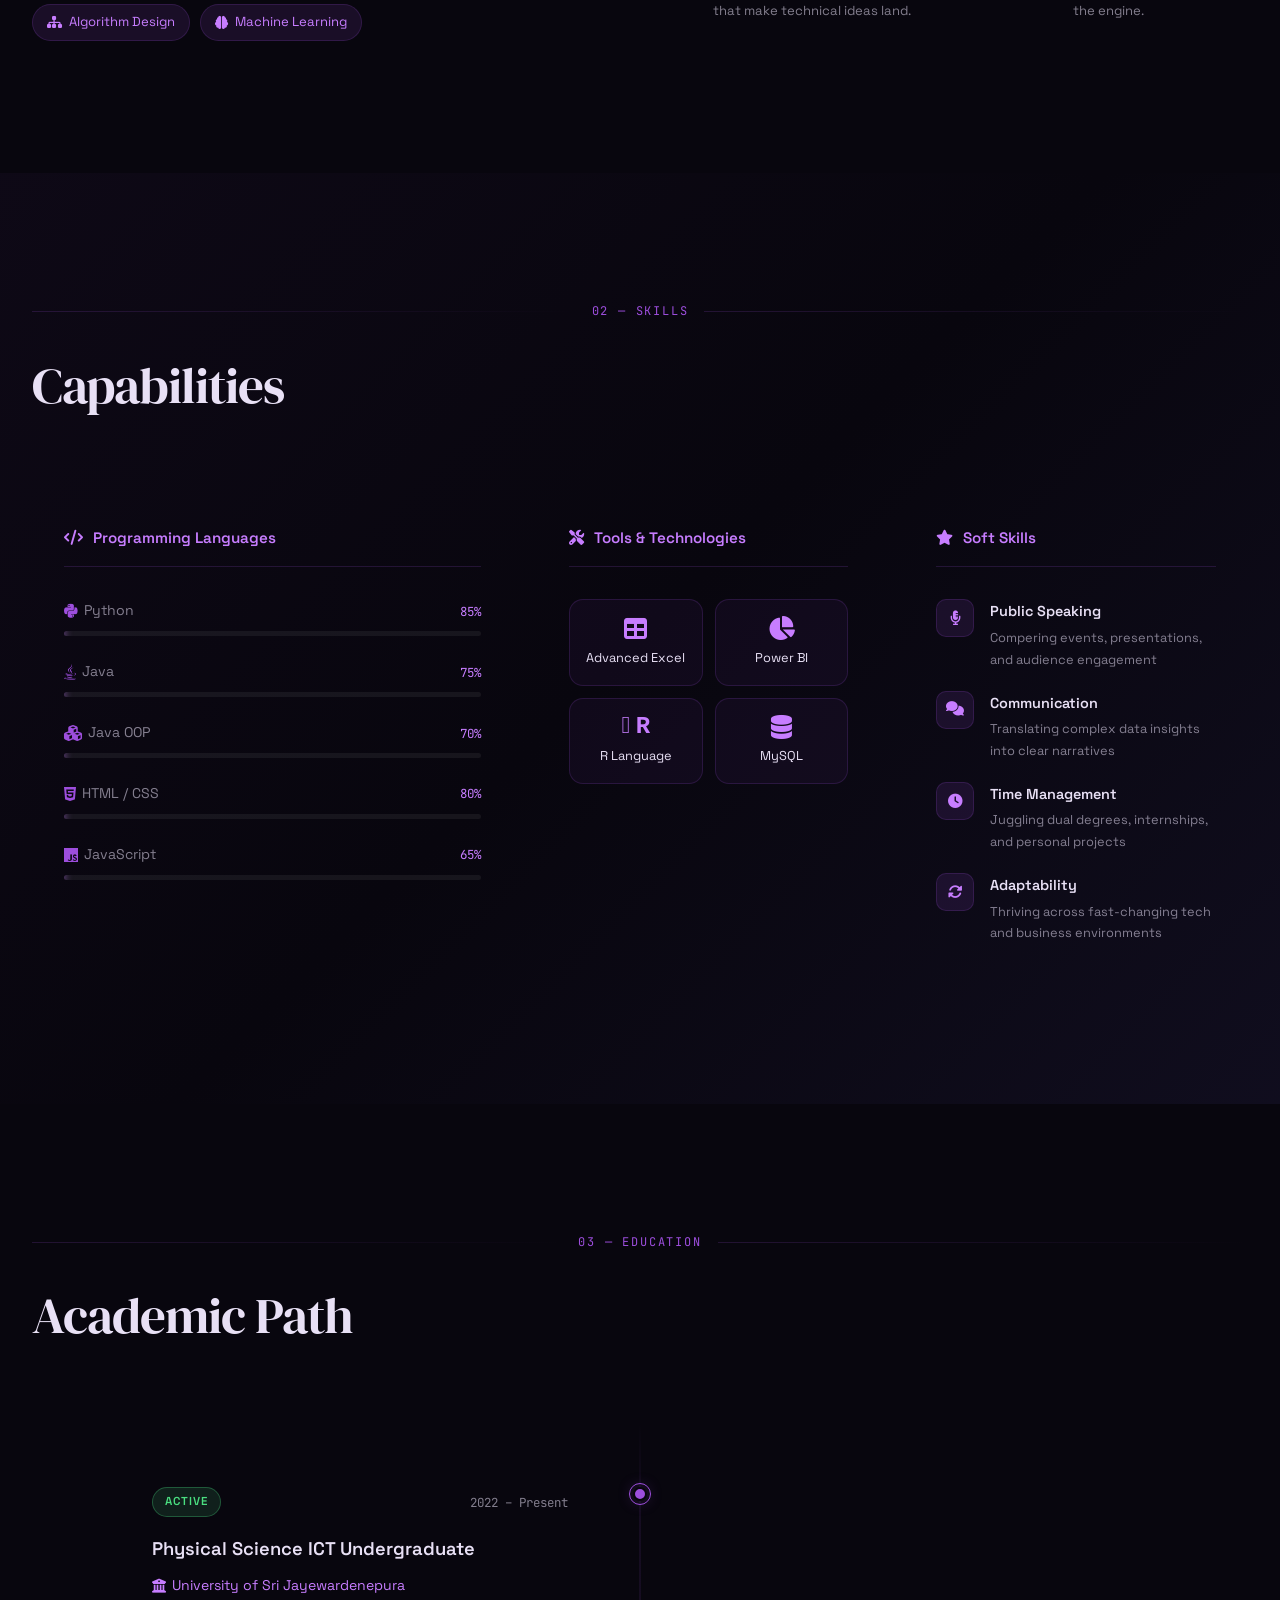
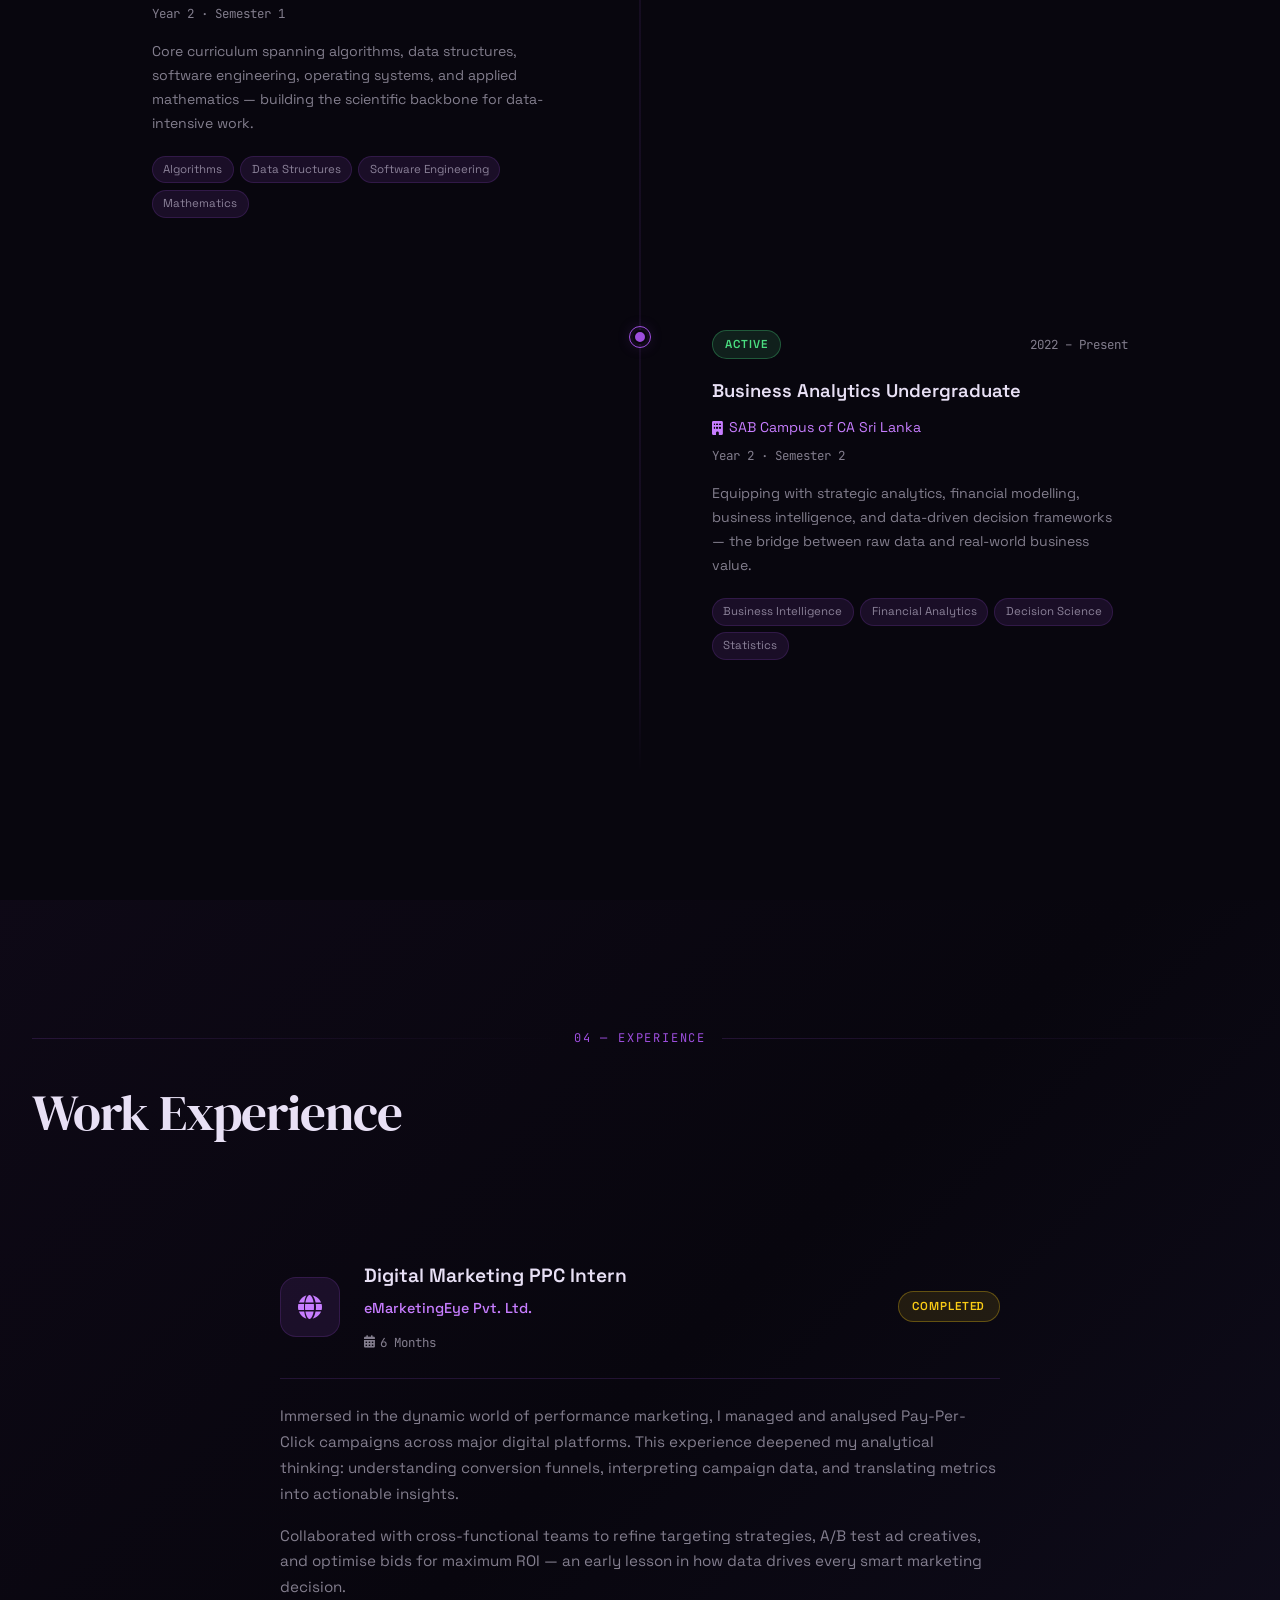
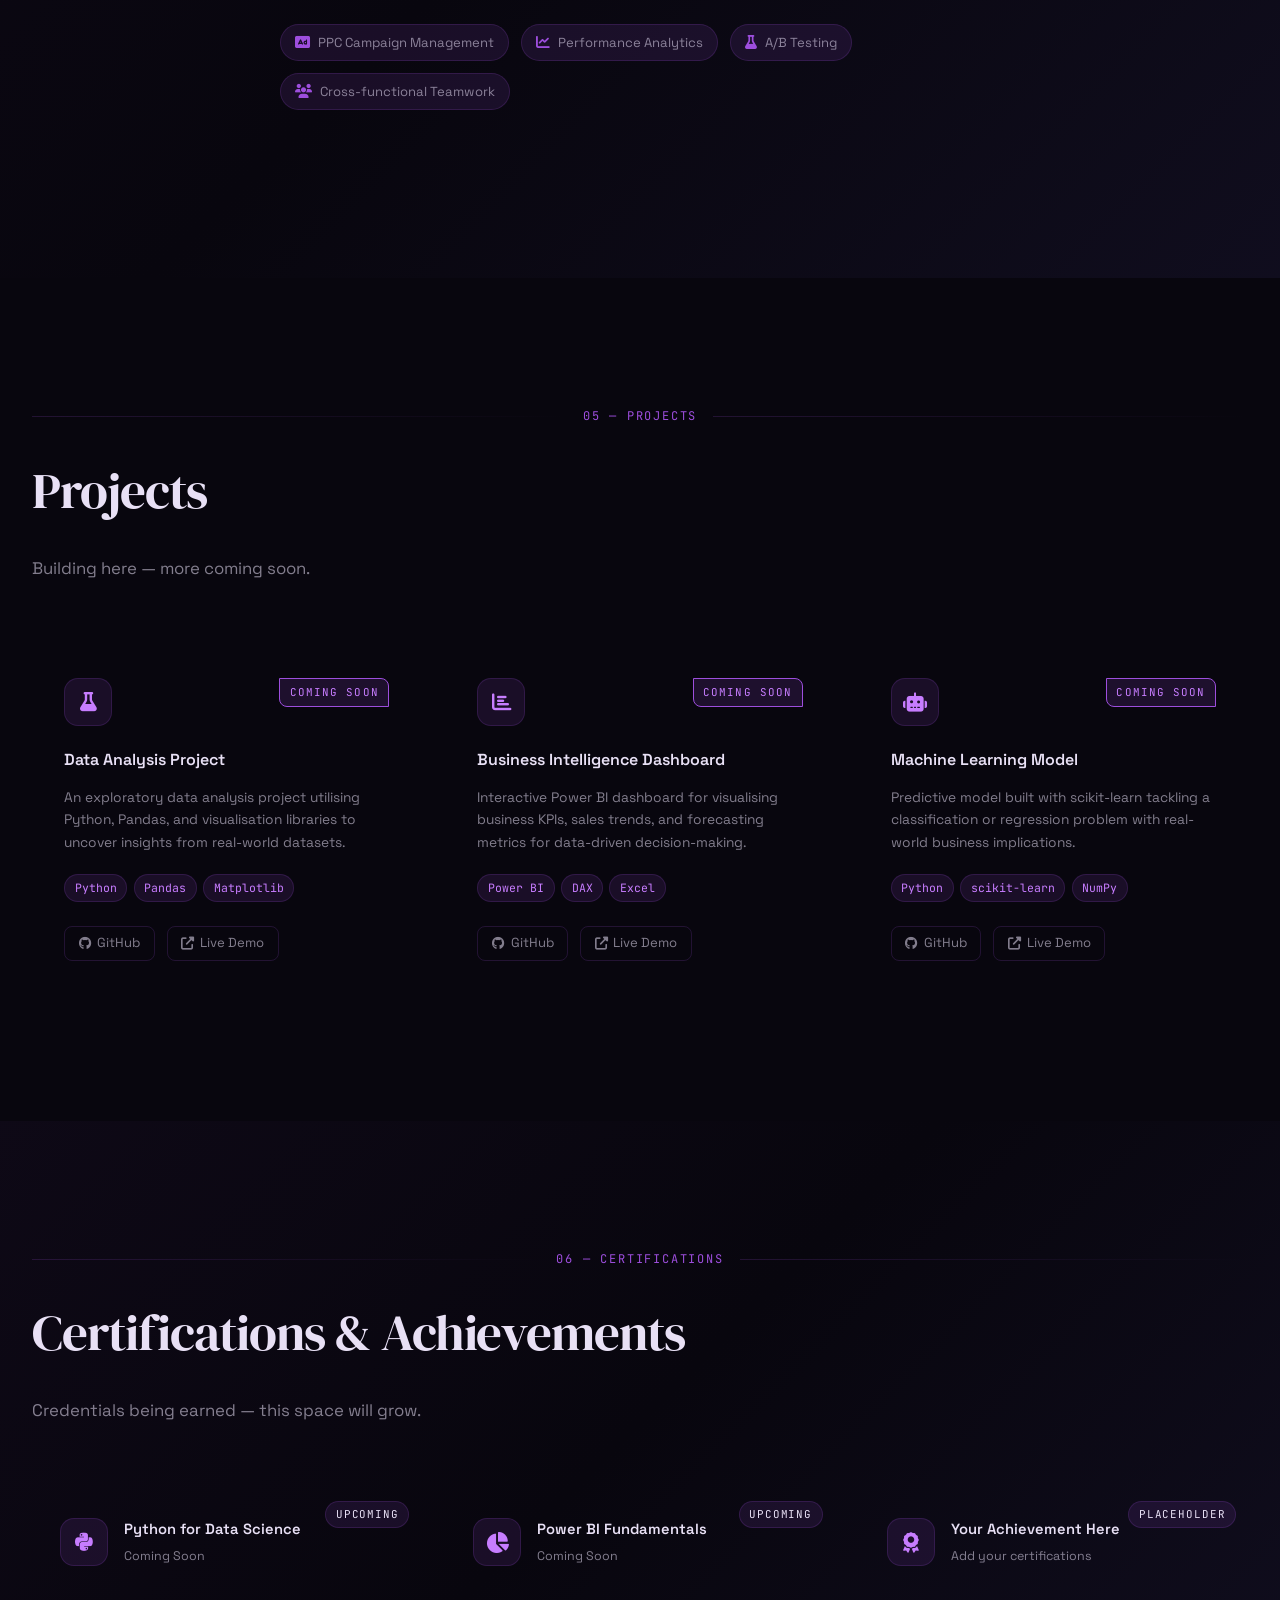
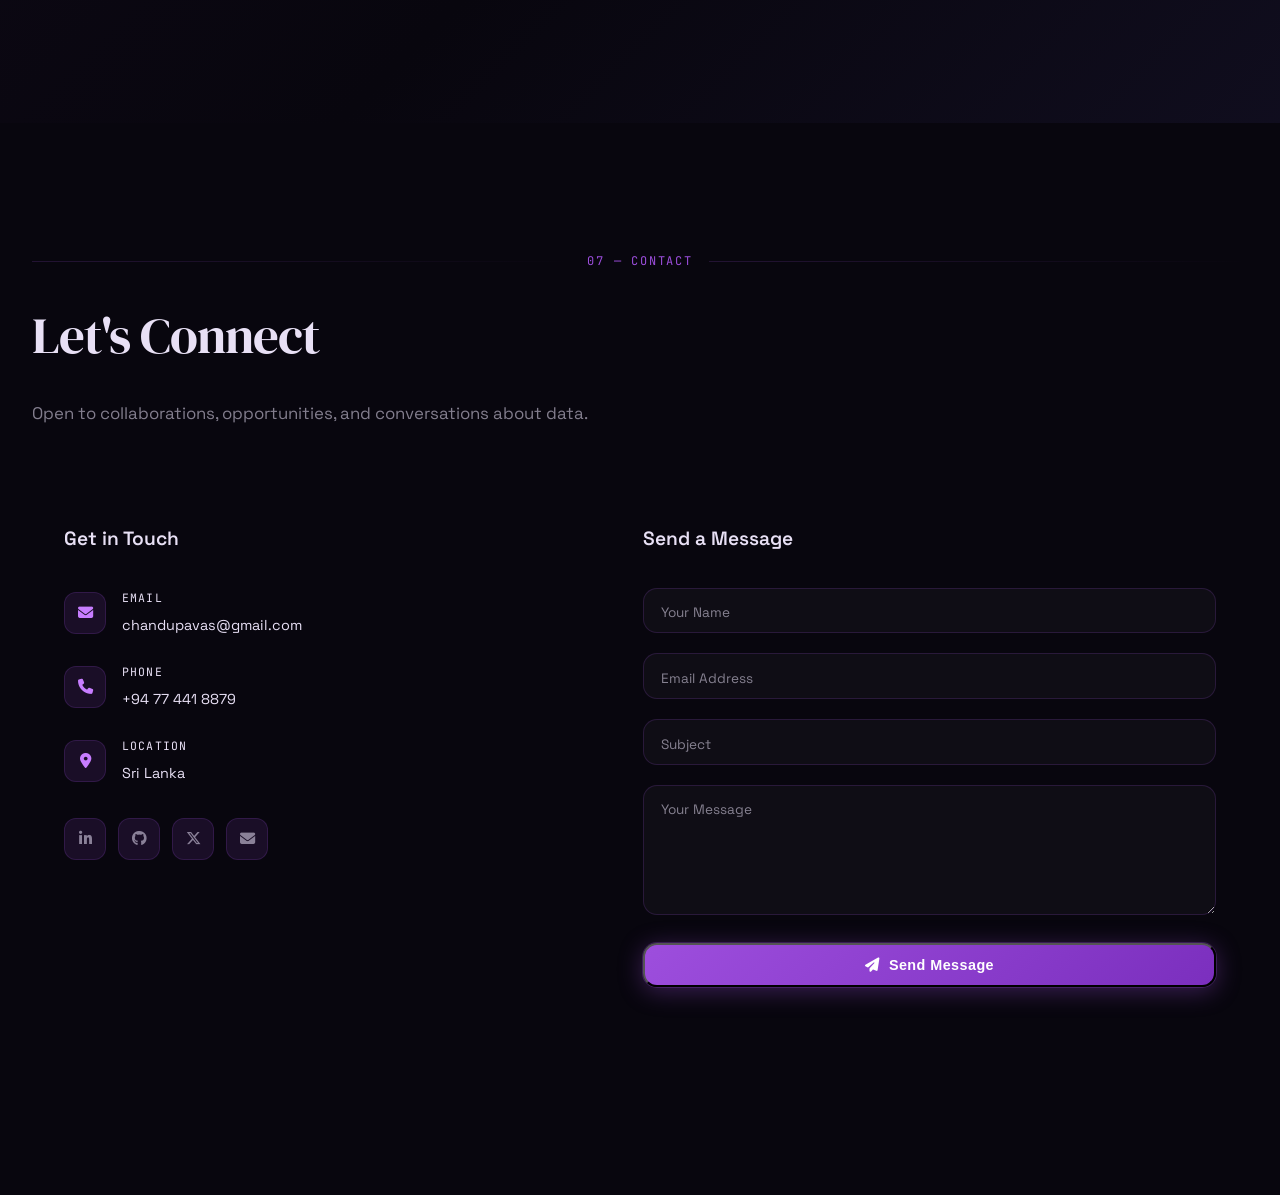
==== commit fc94713a: "Contact section" ====
--- a/chandupa-portfolio/index.html
+++ b/chandupa-portfolio/index.html
@@ -534,6 +534,94 @@
       </div>
     </div>
   </section>
+ <!-- ══════════════ CONTACT ══════════════ -->
+  <section id="contact" class="section">
+    <div class="container">
+      <div class="section-label">
+        <span class="label-line"></span>
+        <span>07 — CONTACT</span>
+        <span class="label-line"></span>
+      </div>
+      <h2 class="section-title" data-aos="fade-up">Let's Connect</h2>
+      <p class="section-subtitle" data-aos="fade-up">Open to collaborations, opportunities, and conversations about data.</p>
+
+      <div class="contact-grid">
+        <div class="contact-left" data-aos="fade-right">
+          <div class="glass-card contact-info">
+            <h3>Get in Touch</h3>
+            <div class="contact-item">
+              <div class="contact-icon"><i class="fas fa-envelope"></i></div>
+              <div>
+                <span class="ci-label">Email</span>
+                <a href="mailto:chandupavas@gmail.com" class="ci-value">chandupavas@gmail.com</a>
+              </div>
+            </div>
+            <div class="contact-item">
+              <div class="contact-icon"><i class="fas fa-phone"></i></div>
+              <div>
+                <span class="ci-label">Phone</span>
+                <a href="tel:+94774418879" class="ci-value">+94 77 441 8879</a>
+              </div>
+            </div>
+            <div class="contact-item">
+              <div class="contact-icon"><i class="fas fa-map-marker-alt"></i></div>
+              <div>
+                <span class="ci-label">Location</span>
+                <span class="ci-value">Sri Lanka</span>
+              </div>
+            </div>
+            <div class="social-links">
+              <a href="https://www.linkedin.com/in/chandupa-vas-gunawardena-3121812ba/" class="social-btn" aria-label="LinkedIn" title="Add your LinkedIn URL">
+                <i class="fab fa-linkedin-in"></i>
+              </a>
+              <a href="#" class="social-btn" aria-label="GitHub" title="Add your GitHub URL">
+                <i class="fab fa-github"></i>
+              </a>
+              <a href="#" class="social-btn" aria-label="Twitter / X" title="Add your Twitter URL">
+                <i class="fab fa-x-twitter"></i>
+              </a>
+              <a href="mailto:chandupavas@gmail.com" class="social-btn" aria-label="Email">
+                <i class="fas fa-envelope"></i>
+              </a>
+            </div>
+          </div>
+        </div>
+
+        <div class="contact-right" data-aos="fade-left">
+          <div class="glass-card contact-form-card">
+            <h3>Send a Message</h3>
+            <form class="contact-form" id="contactForm" novalidate>
+              <div class="form-group">
+                <input type="text" id="name" name="name" required placeholder=" " autocomplete="name" />
+                <label for="name">Your Name</label>
+                <div class="field-border"></div>
+              </div>
+              <div class="form-group">
+                <input type="email" id="email" name="email" required placeholder=" " autocomplete="email" />
+                <label for="email">Email Address</label>
+                <div class="field-border"></div>
+              </div>
+              <div class="form-group">
+                <input type="text" id="subject" name="subject" required placeholder=" " />
+                <label for="subject">Subject</label>
+                <div class="field-border"></div>
+              </div>
+              <div class="form-group">
+                <textarea id="message" name="message" rows="5" required placeholder=" "></textarea>
+                <label for="message">Your Message</label>
+                <div class="field-border"></div>
+              </div>
+              <button type="submit" class="btn btn-primary btn-full">
+                <i class="fas fa-paper-plane"></i>
+                <span>Send Message</span>
+              </button>
+              <p class="form-note" id="formNote"></p>
+            </form>
+          </div>
+        </div>
+      </div>
+    </div>
+  </section>
 
 </body>
 
--- a/chandupa-portfolio/style.css
+++ b/chandupa-portfolio/style.css
@@ -1174,3 +1174,168 @@
   color: var(--text-faint);
   font-family: var(--font-mono);
 }
+/* ── CONTACT ─────────────────────────────────────────── */
+.contact-grid {
+  display: grid;
+  grid-template-columns: 1fr 1.2fr;
+  gap: 3rem;
+  margin-top: 4rem;
+  align-items: start;
+}
+
+.contact-info {
+  padding: 2rem;
+}
+
+.contact-info h3 {
+  font-size: 1.2rem;
+  font-weight: 600;
+  margin-bottom: 2rem;
+}
+
+.contact-item {
+  display: flex;
+  gap: 1rem;
+  align-items: center;
+  margin-bottom: 1.5rem;
+}
+
+.contact-icon {
+  width: 42px;
+  height: 42px;
+  border-radius: 12px;
+  background: var(--purple-subtle);
+  border: 1px solid var(--border);
+  display: flex;
+  align-items: center;
+  justify-content: center;
+  color: var(--purple-bright);
+  font-size: 0.95rem;
+  flex-shrink: 0;
+}
+
+.ci-label {
+  display: block;
+  font-size: 0.72rem;
+  letter-spacing: 0.1em;
+  text-transform: uppercase;
+  color: var(--text-faint);
+  font-family: var(--font-mono);
+  margin-bottom: 0.2rem;
+}
+
+.ci-value {
+  font-size: 0.9rem;
+  color: var(--text);
+  transition: color var(--transition-fast);
+}
+
+a.ci-value:hover { color: var(--purple-bright); }
+
+.social-links {
+  display: flex;
+  gap: 0.75rem;
+  margin-top: 2rem;
+}
+
+.social-btn {
+  width: 42px;
+  height: 42px;
+  border-radius: 12px;
+  background: var(--purple-subtle);
+  border: 1px solid var(--border);
+  display: flex;
+  align-items: center;
+  justify-content: center;
+  color: var(--text-muted);
+  font-size: 0.95rem;
+  transition: var(--transition);
+}
+
+.social-btn:hover {
+  background: rgba(157,78,221,0.2);
+  border-color: var(--border-hover);
+  color: var(--purple-bright);
+  transform: translateY(-3px);
+  box-shadow: 0 4px 15px var(--purple-glow);
+}
+
+/* Contact form */
+.contact-form-card {
+  padding: 2rem;
+}
+
+.contact-form-card h3 {
+  font-size: 1.2rem;
+  font-weight: 600;
+  margin-bottom: 2rem;
+}
+
+.contact-form { display: flex; flex-direction: column; gap: 1.25rem; }
+
+.form-group {
+  position: relative;
+}
+
+.form-group input,
+.form-group textarea {
+  width: 100%;
+  background: rgba(255,255,255,0.03);
+  border: 1px solid var(--border);
+  border-radius: var(--radius-md);
+  padding: 1rem 1.1rem 0.6rem;
+  color: var(--text);
+  font-family: var(--font-body);
+  font-size: 0.92rem;
+  outline: none;
+  transition: border-color var(--transition-fast);
+  resize: vertical;
+}
+
+.form-group textarea { min-height: 130px; }
+
+.form-group label {
+  position: absolute;
+  top: 0.85rem;
+  left: 1.1rem;
+  font-size: 0.85rem;
+  color: var(--text-muted);
+  pointer-events: none;
+  transition: var(--transition);
+}
+
+.form-group input:focus ~ label,
+.form-group input:not(:placeholder-shown) ~ label,
+.form-group textarea:focus ~ label,
+.form-group textarea:not(:placeholder-shown) ~ label {
+  top: 0.2rem;
+  font-size: 0.7rem;
+  color: var(--purple-bright);
+  letter-spacing: 0.05em;
+}
+
+.form-group input:focus,
+.form-group textarea:focus {
+  border-color: var(--purple);
+  box-shadow: 0 0 0 3px rgba(157,78,221,0.12);
+}
+
+.field-border {
+  position: absolute;
+  bottom: 0; left: 1.1rem; right: 1.1rem;
+  height: 2px;
+  background: var(--purple-bright);
+  transform: scaleX(0);
+  transition: transform var(--transition);
+  border-radius: 1px;
+}
+
+.form-group:focus-within .field-border { transform: scaleX(1); }
+
+.form-note {
+  font-size: 0.82rem;
+  text-align: center;
+  margin-top: 0.5rem;
+  min-height: 1.25rem;
+  transition: color 0.3s;
+}
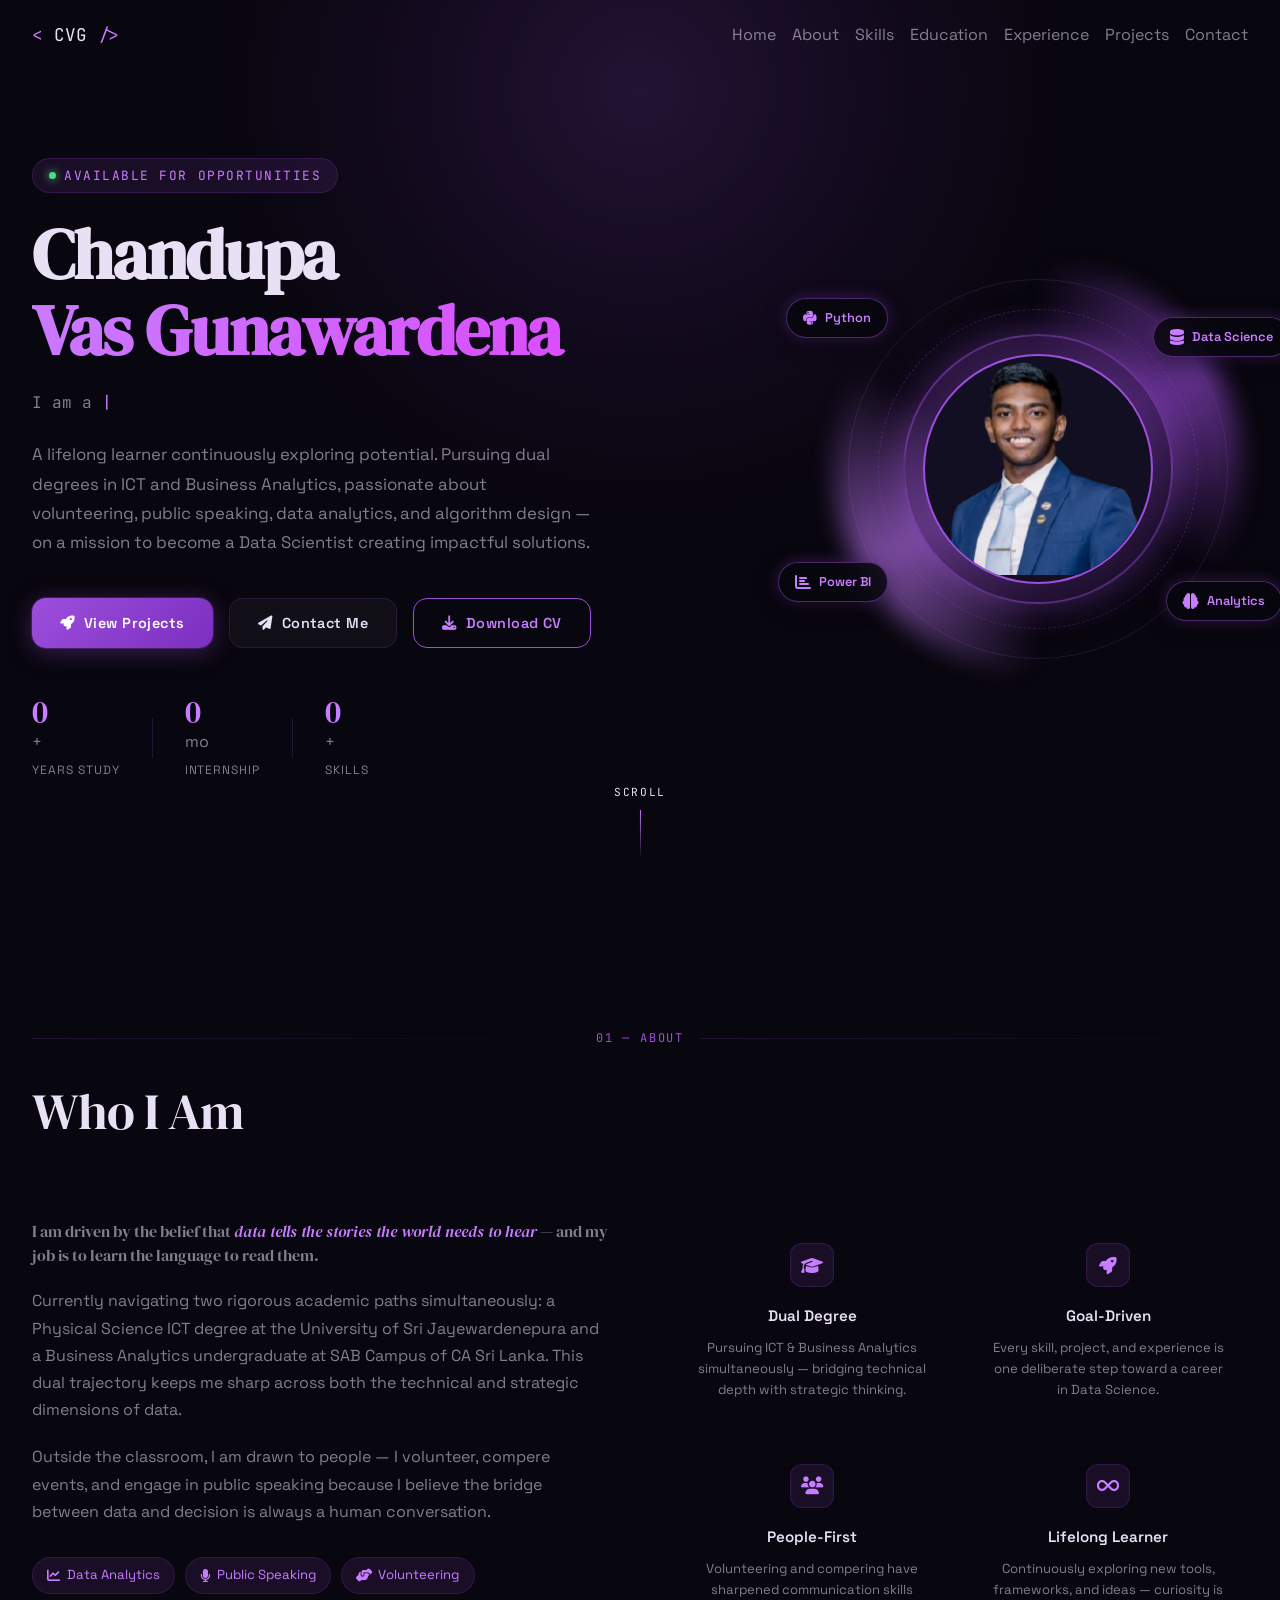
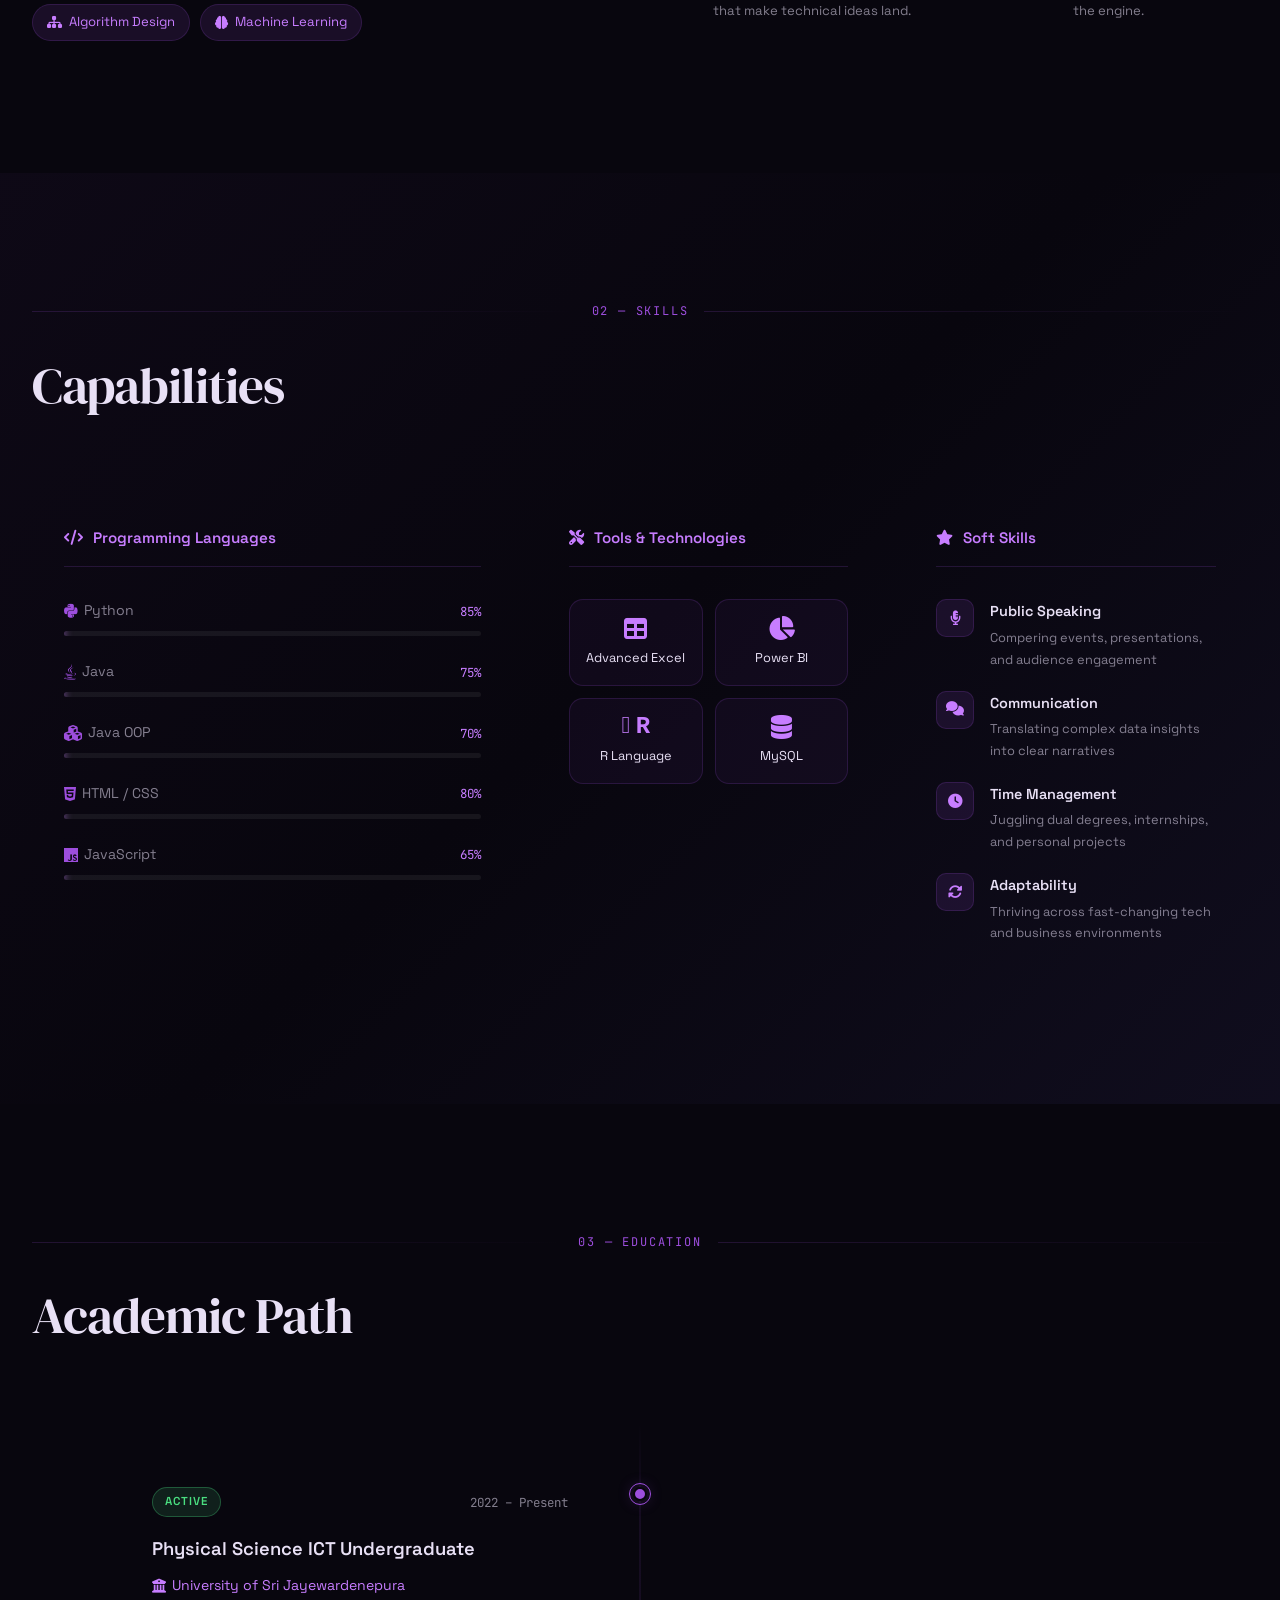
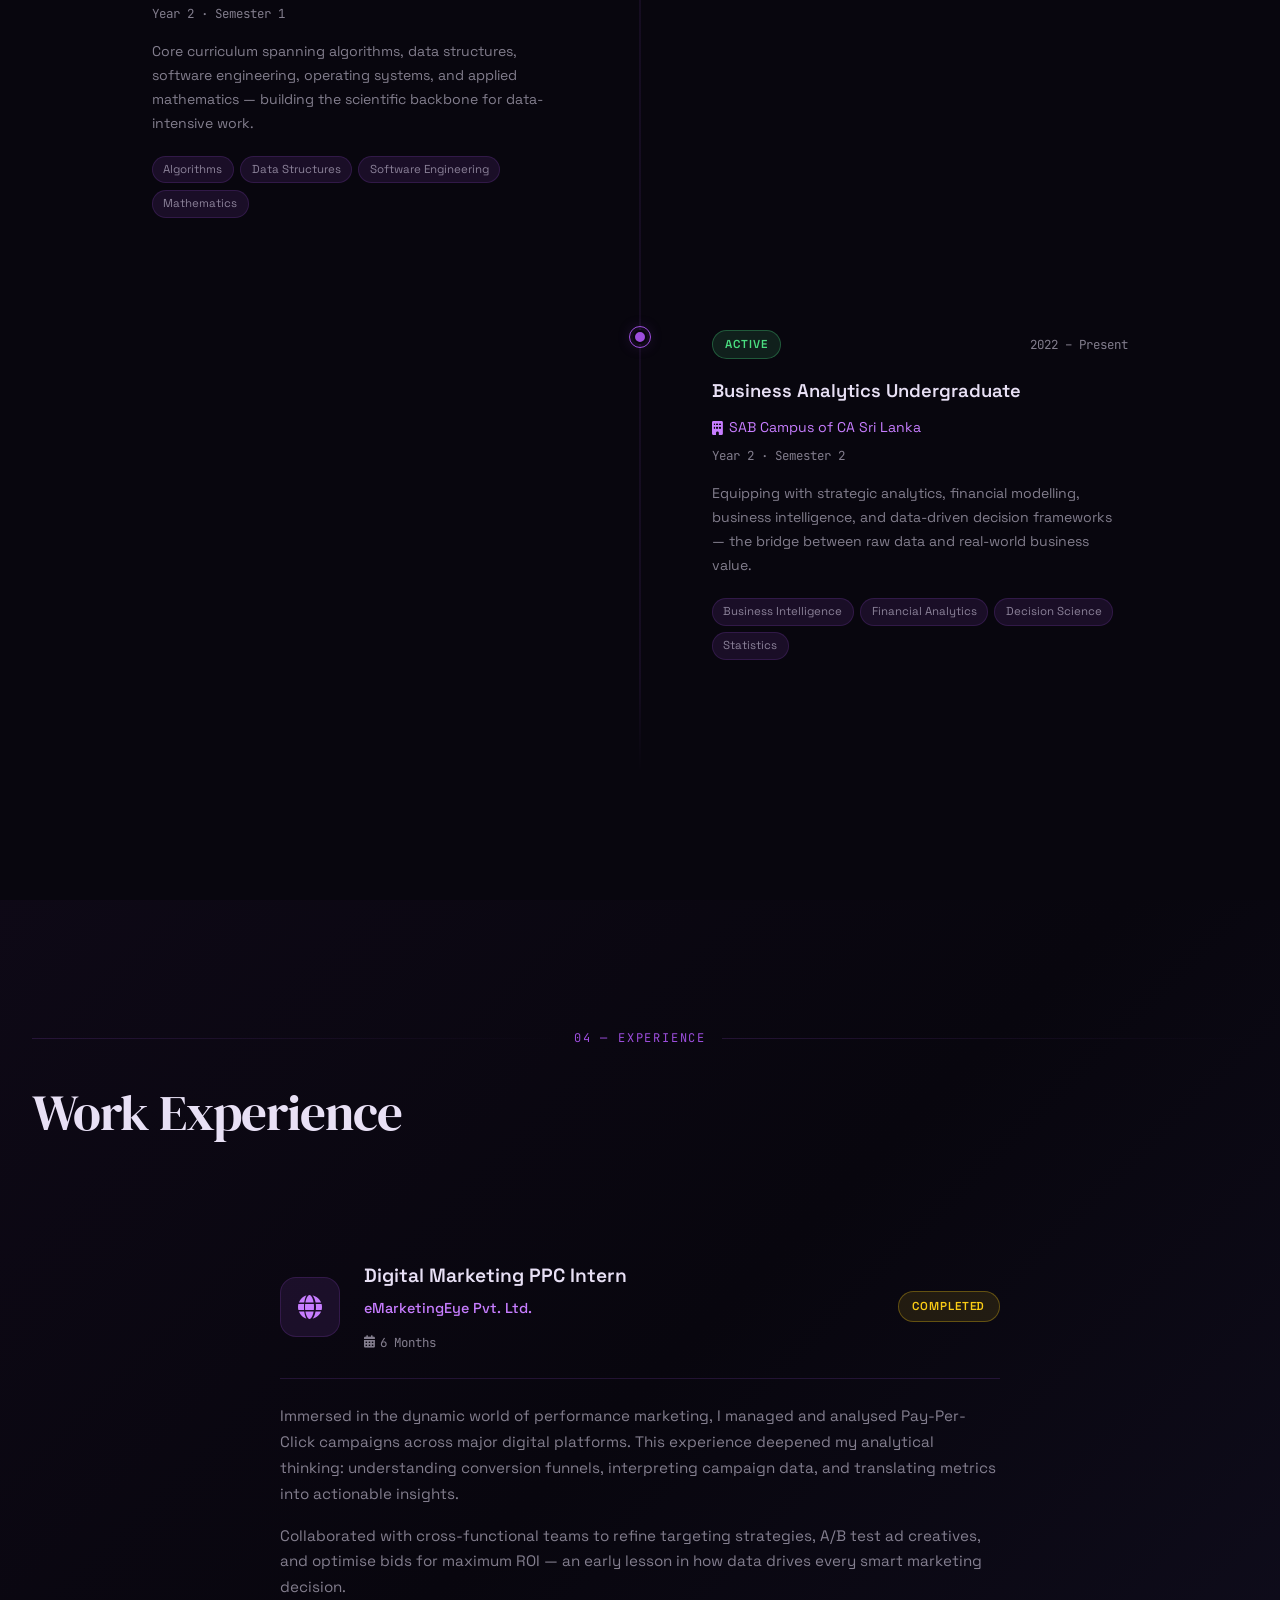
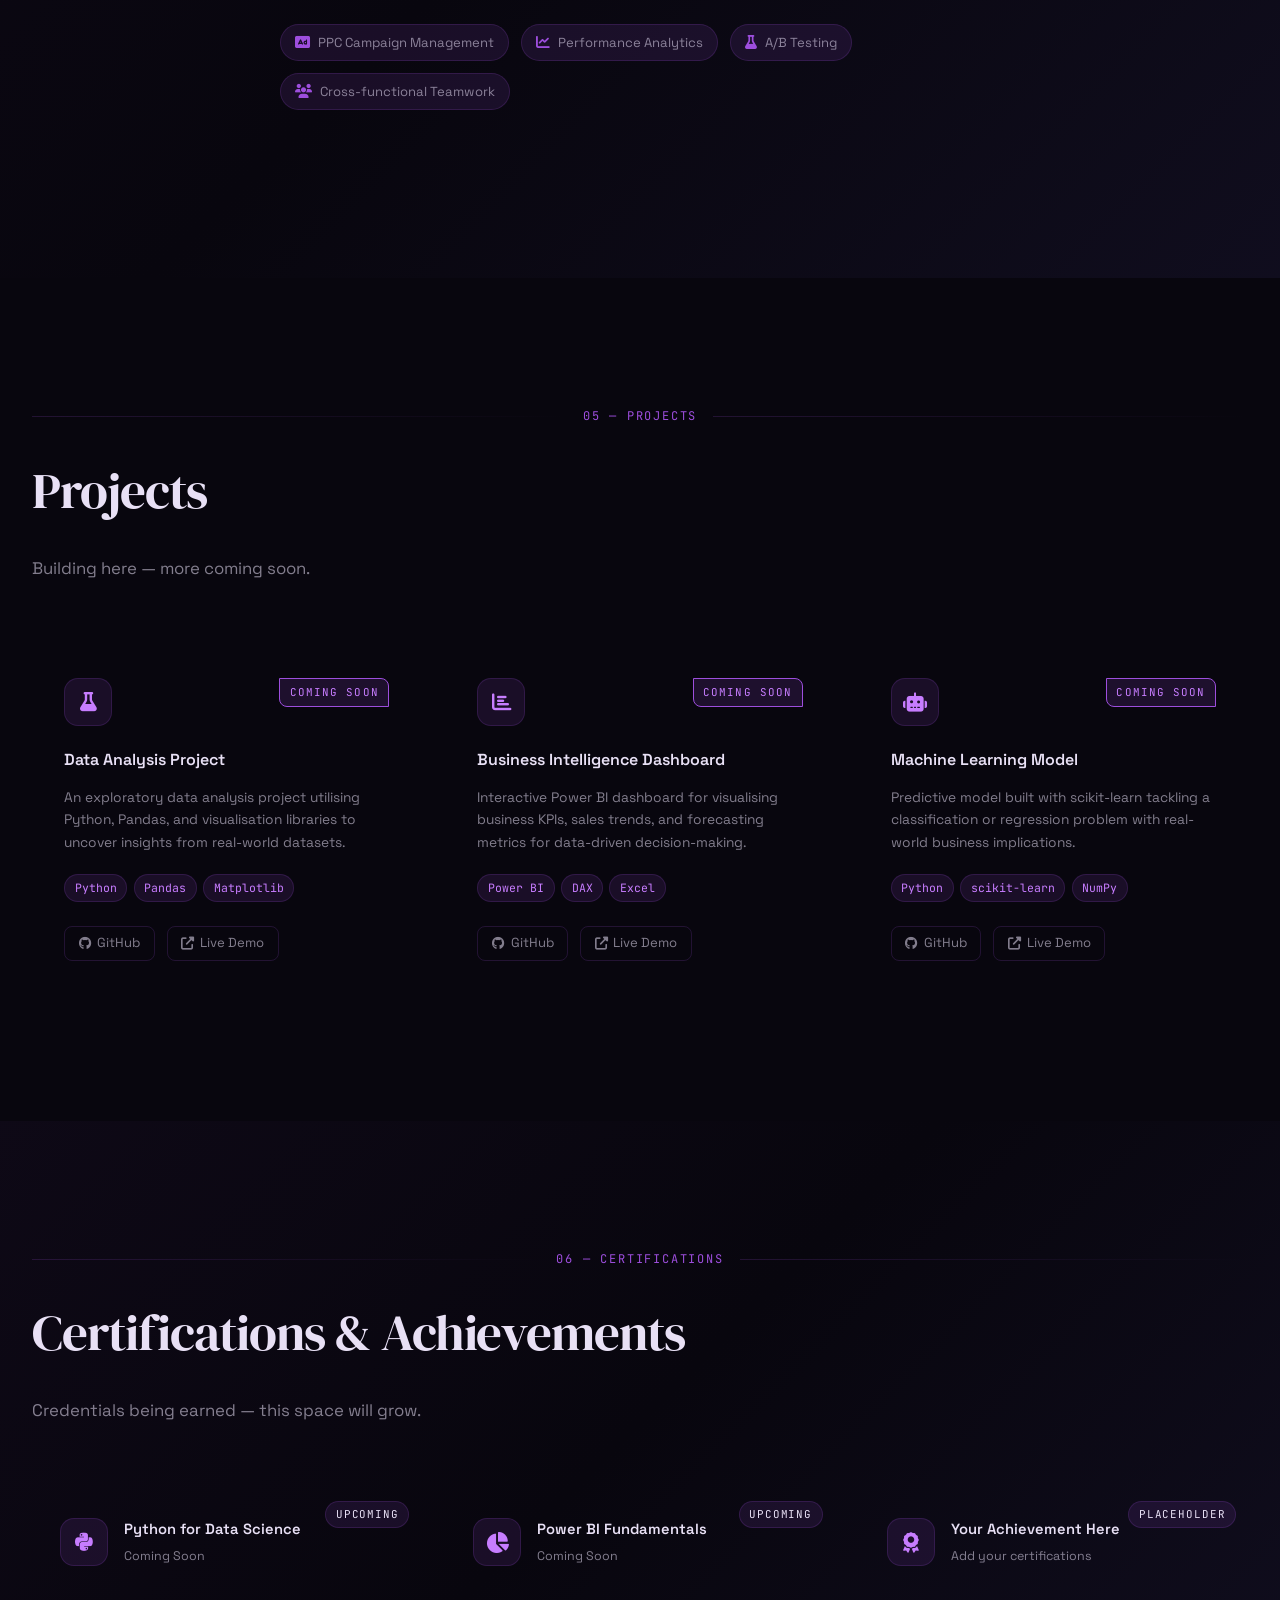
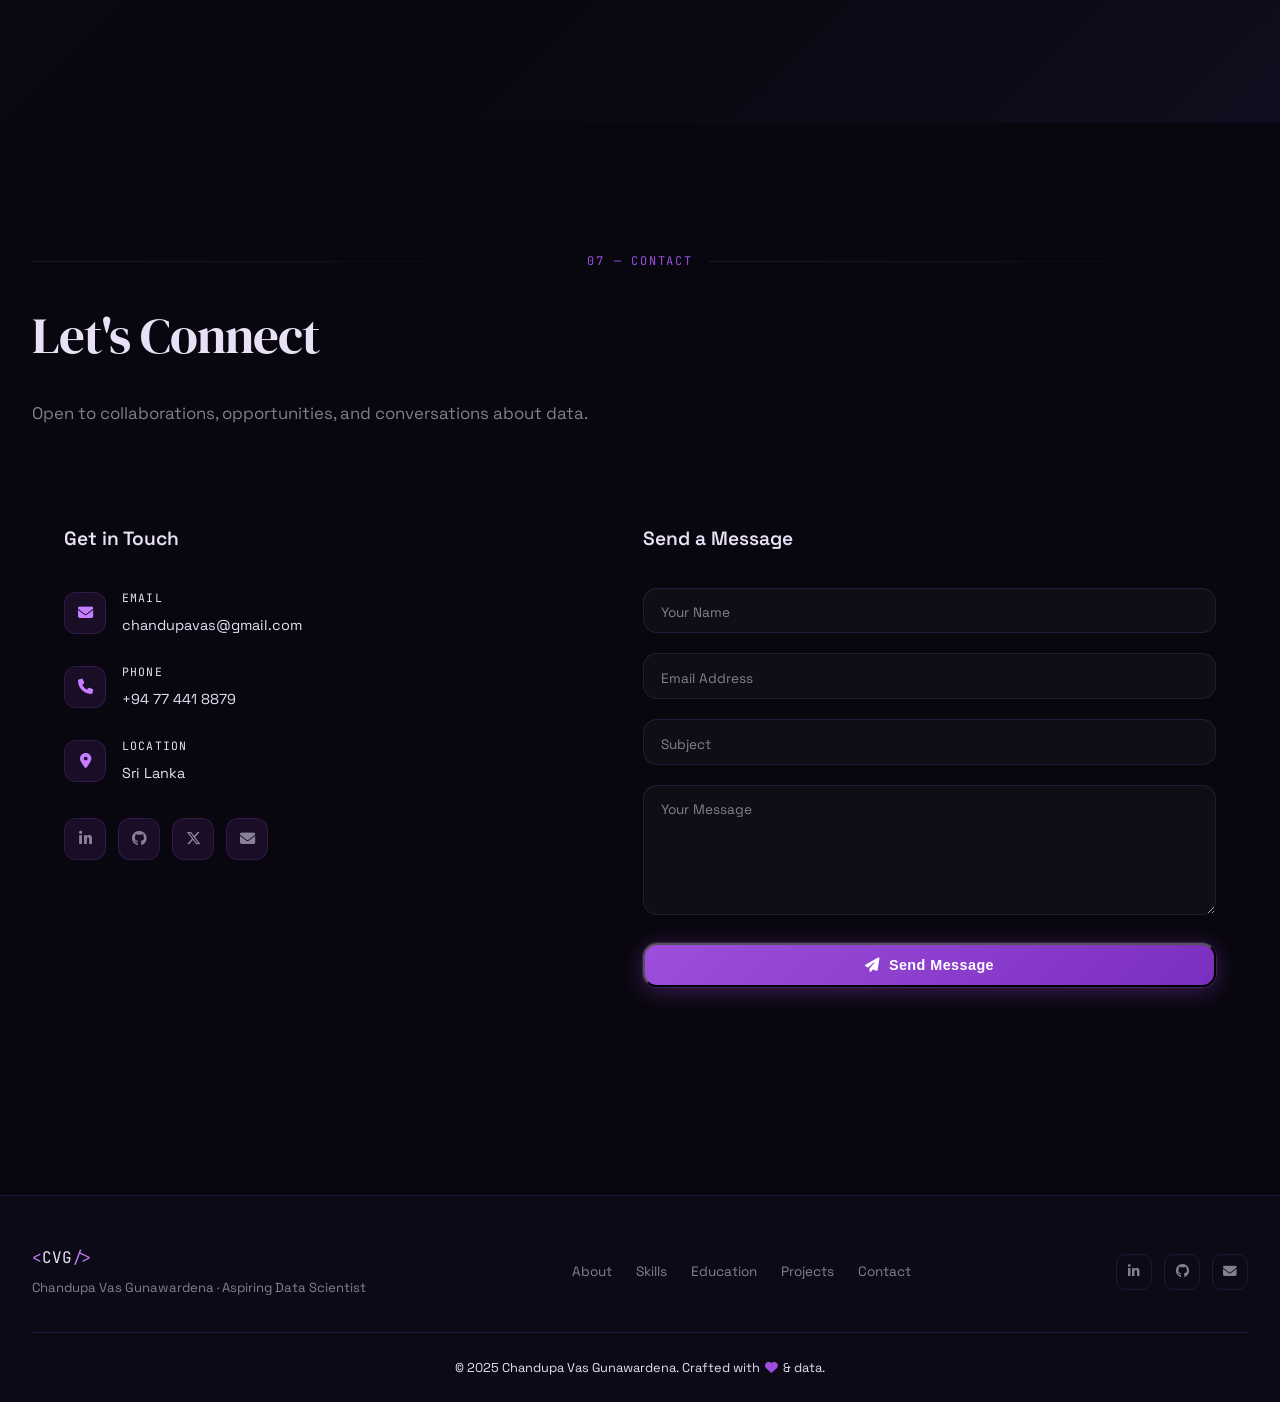
==== commit 80851069: "Footer" ====
--- a/chandupa-portfolio/index.html
+++ b/chandupa-portfolio/index.html
@@ -622,6 +622,32 @@
       </div>
     </div>
   </section>
+ <!-- ══════════════ FOOTER ══════════════ -->
+  <footer class="footer">
+    <div class="footer-inner">
+      <div class="footer-brand">
+        <a href="#home" class="nav-logo footer-logo">
+          <span class="logo-bracket">&lt;</span>CVG<span class="logo-bracket">/&gt;</span>
+        </a>
+        <p>Chandupa Vas Gunawardena · Aspiring Data Scientist</p>
+      </div>
+      <div class="footer-links">
+        <a href="#about">About</a>
+        <a href="#skills">Skills</a>
+        <a href="#education">Education</a>
+        <a href="#projects">Projects</a>
+        <a href="#contact">Contact</a>
+      </div>
+      <div class="footer-social">
+        <a href="#" aria-label="LinkedIn"><i class="fab fa-linkedin-in"></i></a>
+        <a href="#" aria-label="GitHub"><i class="fab fa-github"></i></a>
+        <a href="mailto:chandupavas@gmail.com" aria-label="Email"><i class="fas fa-envelope"></i></a>
+      </div>
+    </div>
+    <div class="footer-bottom">
+      <p>© 2025 Chandupa Vas Gunawardena. Crafted with <i class="fas fa-heart"></i> & data.</p>
+    </div>
+  </footer>
 
 </body>
 
--- a/chandupa-portfolio/style.css
+++ b/chandupa-portfolio/style.css
@@ -1339,3 +1339,79 @@
   min-height: 1.25rem;
   transition: color 0.3s;
 }
+/* ── FOOTER ──────────────────────────────────────────── */
+.footer {
+  background: var(--bg-2);
+  border-top: 1px solid var(--border);
+  padding: 3rem 2rem 1.5rem;
+  position: relative;
+  z-index: 2;
+}
+
+.footer-inner {
+  max-width: 1280px;
+  margin: 0 auto;
+  display: flex;
+  align-items: center;
+  justify-content: space-between;
+  gap: 2rem;
+  flex-wrap: wrap;
+  padding-bottom: 2rem;
+  border-bottom: 1px solid var(--border);
+}
+
+.footer-brand p {
+  font-size: 0.82rem;
+  color: var(--text-muted);
+  margin-top: 0.4rem;
+}
+
+.footer-logo { font-size: 1rem; }
+
+.footer-links {
+  display: flex;
+  gap: 1.5rem;
+  flex-wrap: wrap;
+}
+
+.footer-links a {
+  font-size: 0.85rem;
+  color: var(--text-muted);
+  transition: color var(--transition-fast);
+}
+
+.footer-links a:hover { color: var(--purple-bright); }
+
+.footer-social {
+  display: flex;
+  gap: 0.75rem;
+}
+
+.footer-social a {
+  width: 36px;
+  height: 36px;
+  border-radius: 10px;
+  border: 1px solid var(--border);
+  display: flex;
+  align-items: center;
+  justify-content: center;
+  font-size: 0.85rem;
+  color: var(--text-muted);
+  transition: var(--transition);
+}
+
+.footer-social a:hover {
+  color: var(--purple-bright);
+  border-color: var(--border-hover);
+  background: var(--purple-subtle);
+}
+
+.footer-bottom {
+  max-width: 1280px;
+  margin: 1.5rem auto 0;
+  text-align: center;
+  font-size: 0.8rem;
+  color: var(--text-faint);
+}
+
+.footer-bottom i { color: var(--purple); margin: 0 0.15rem; }
